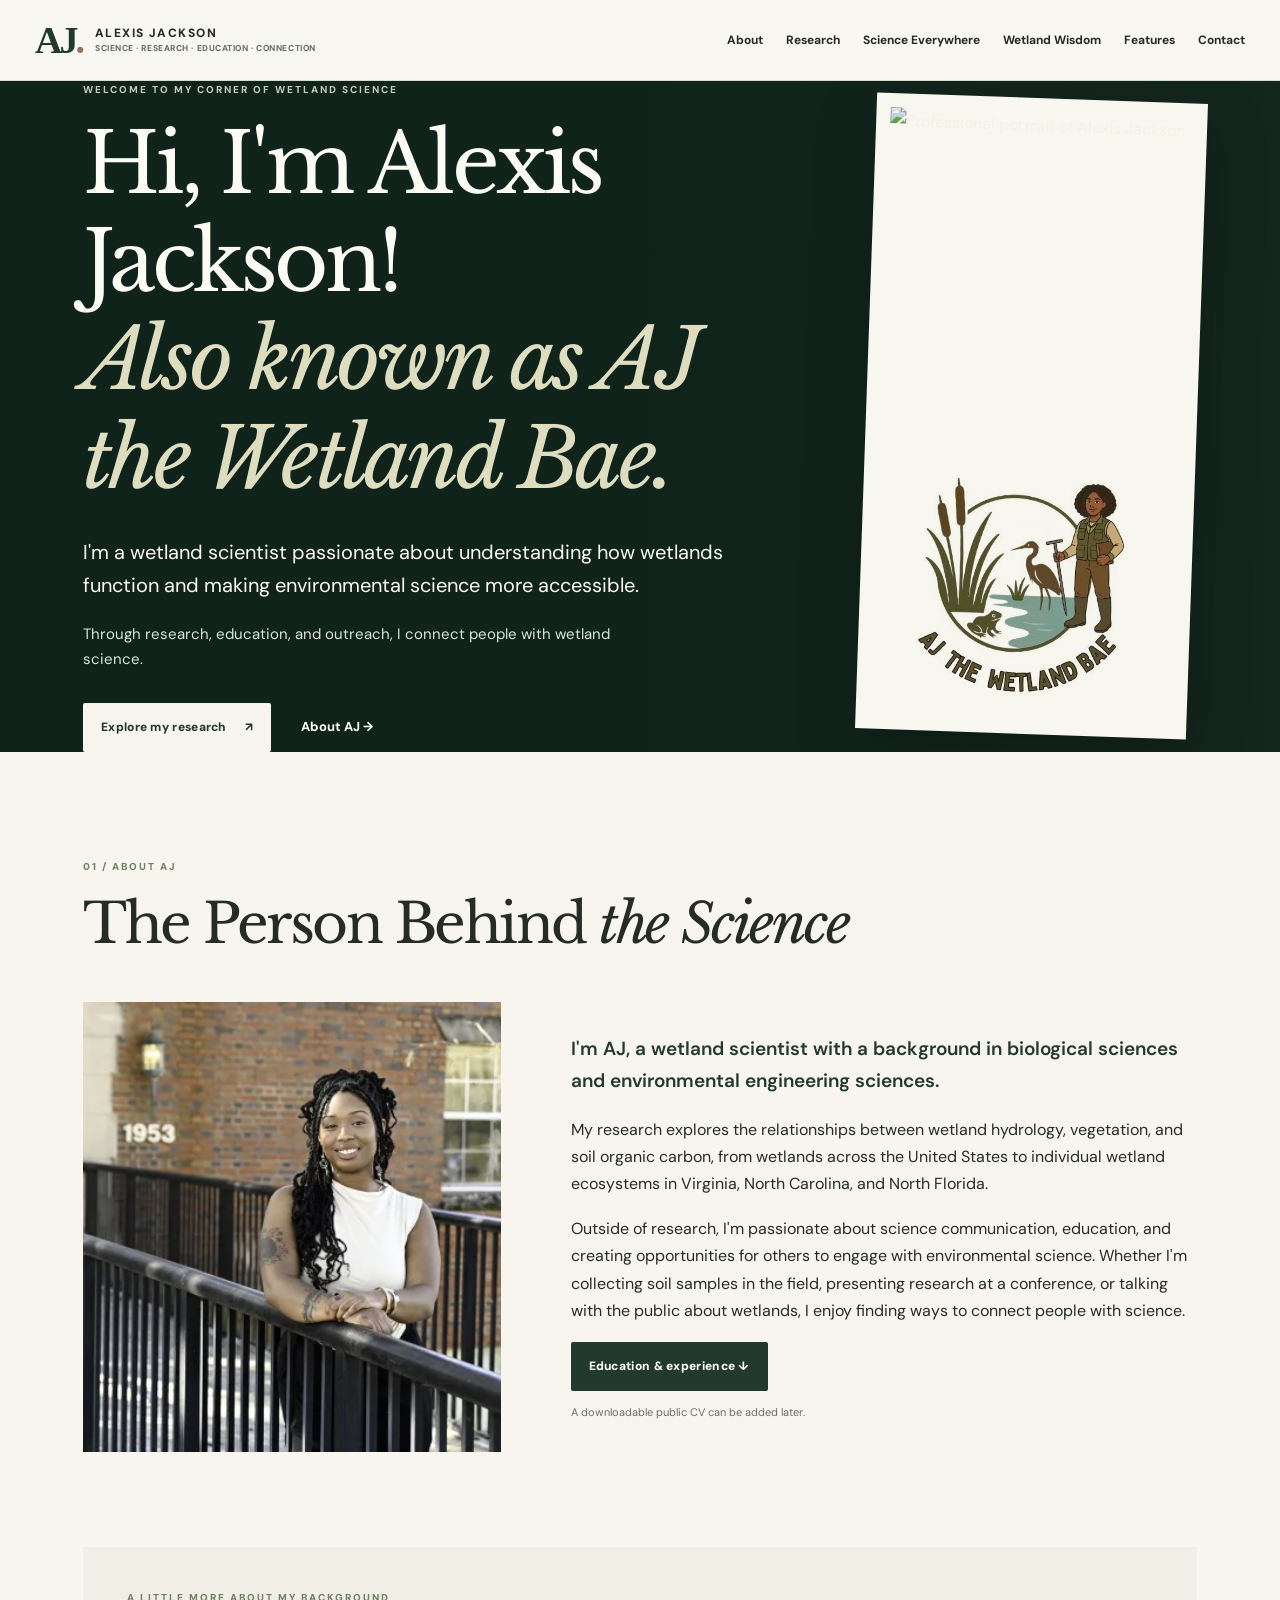
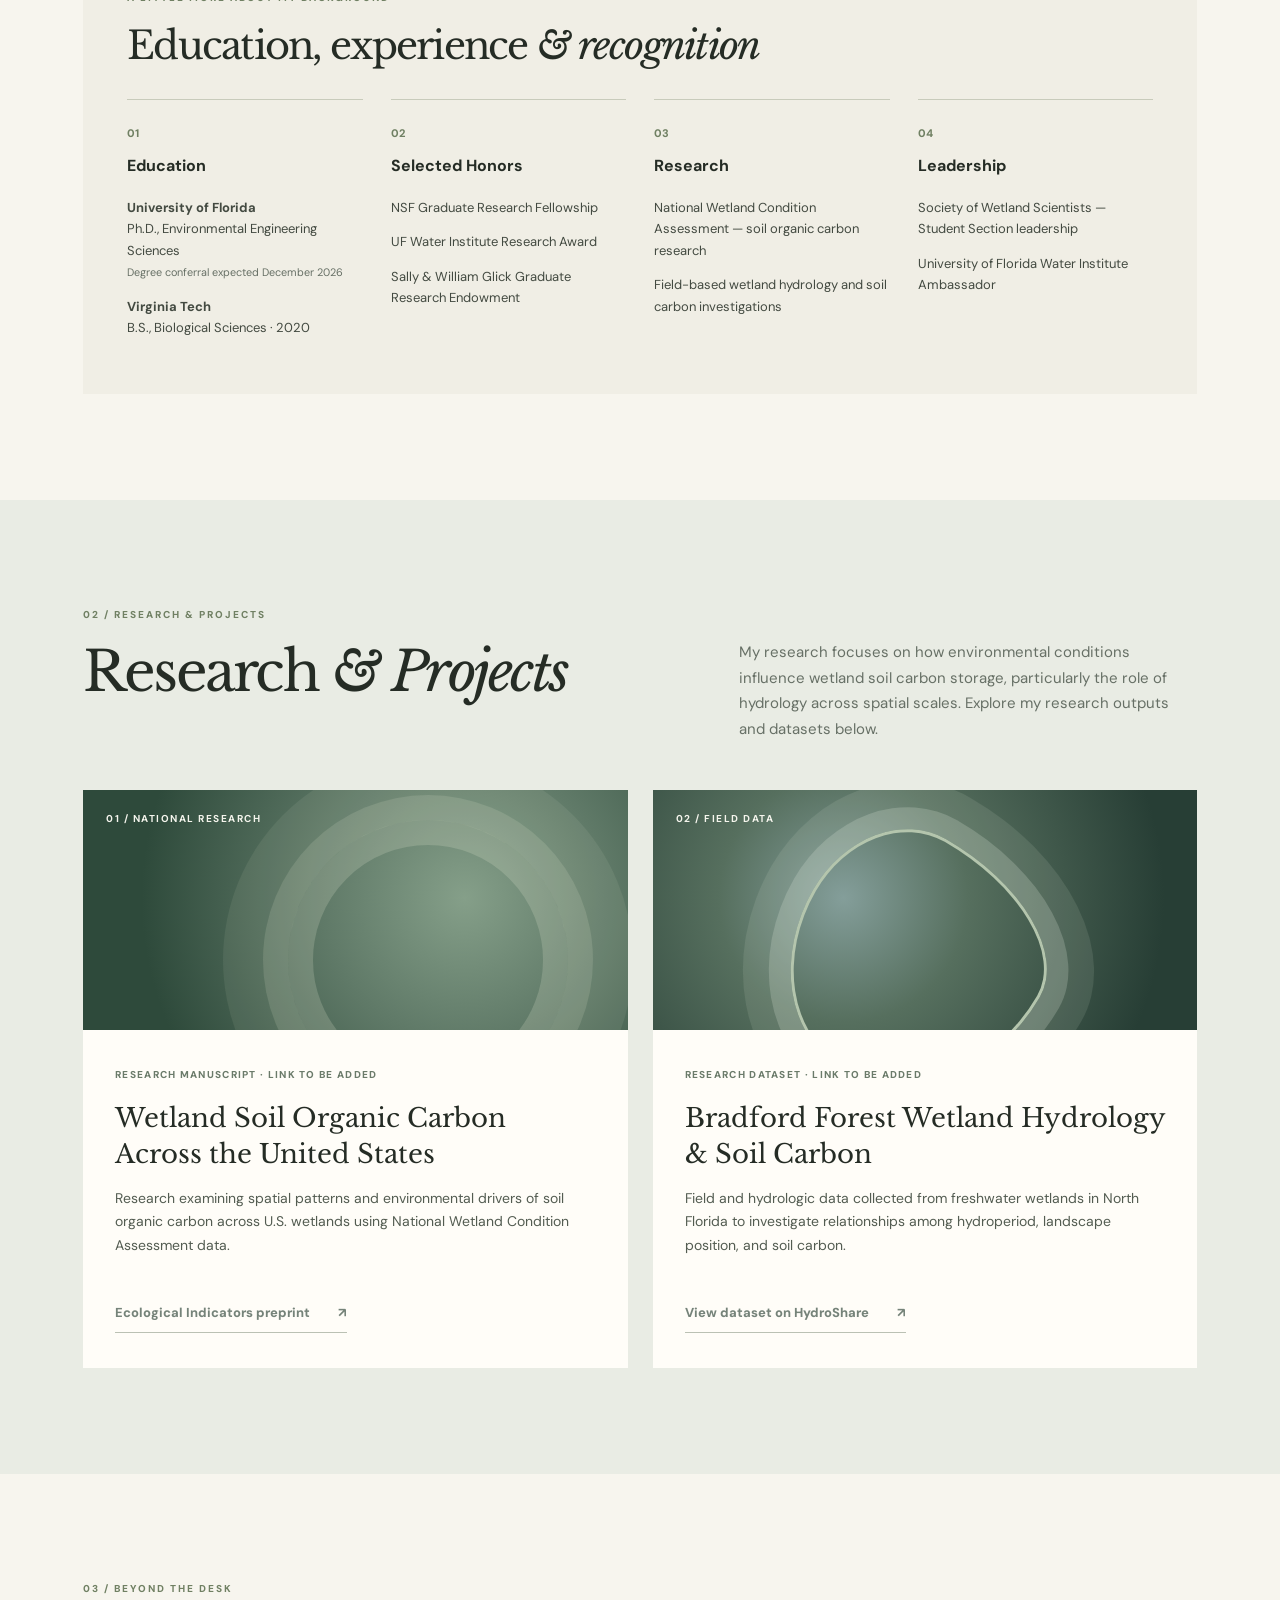
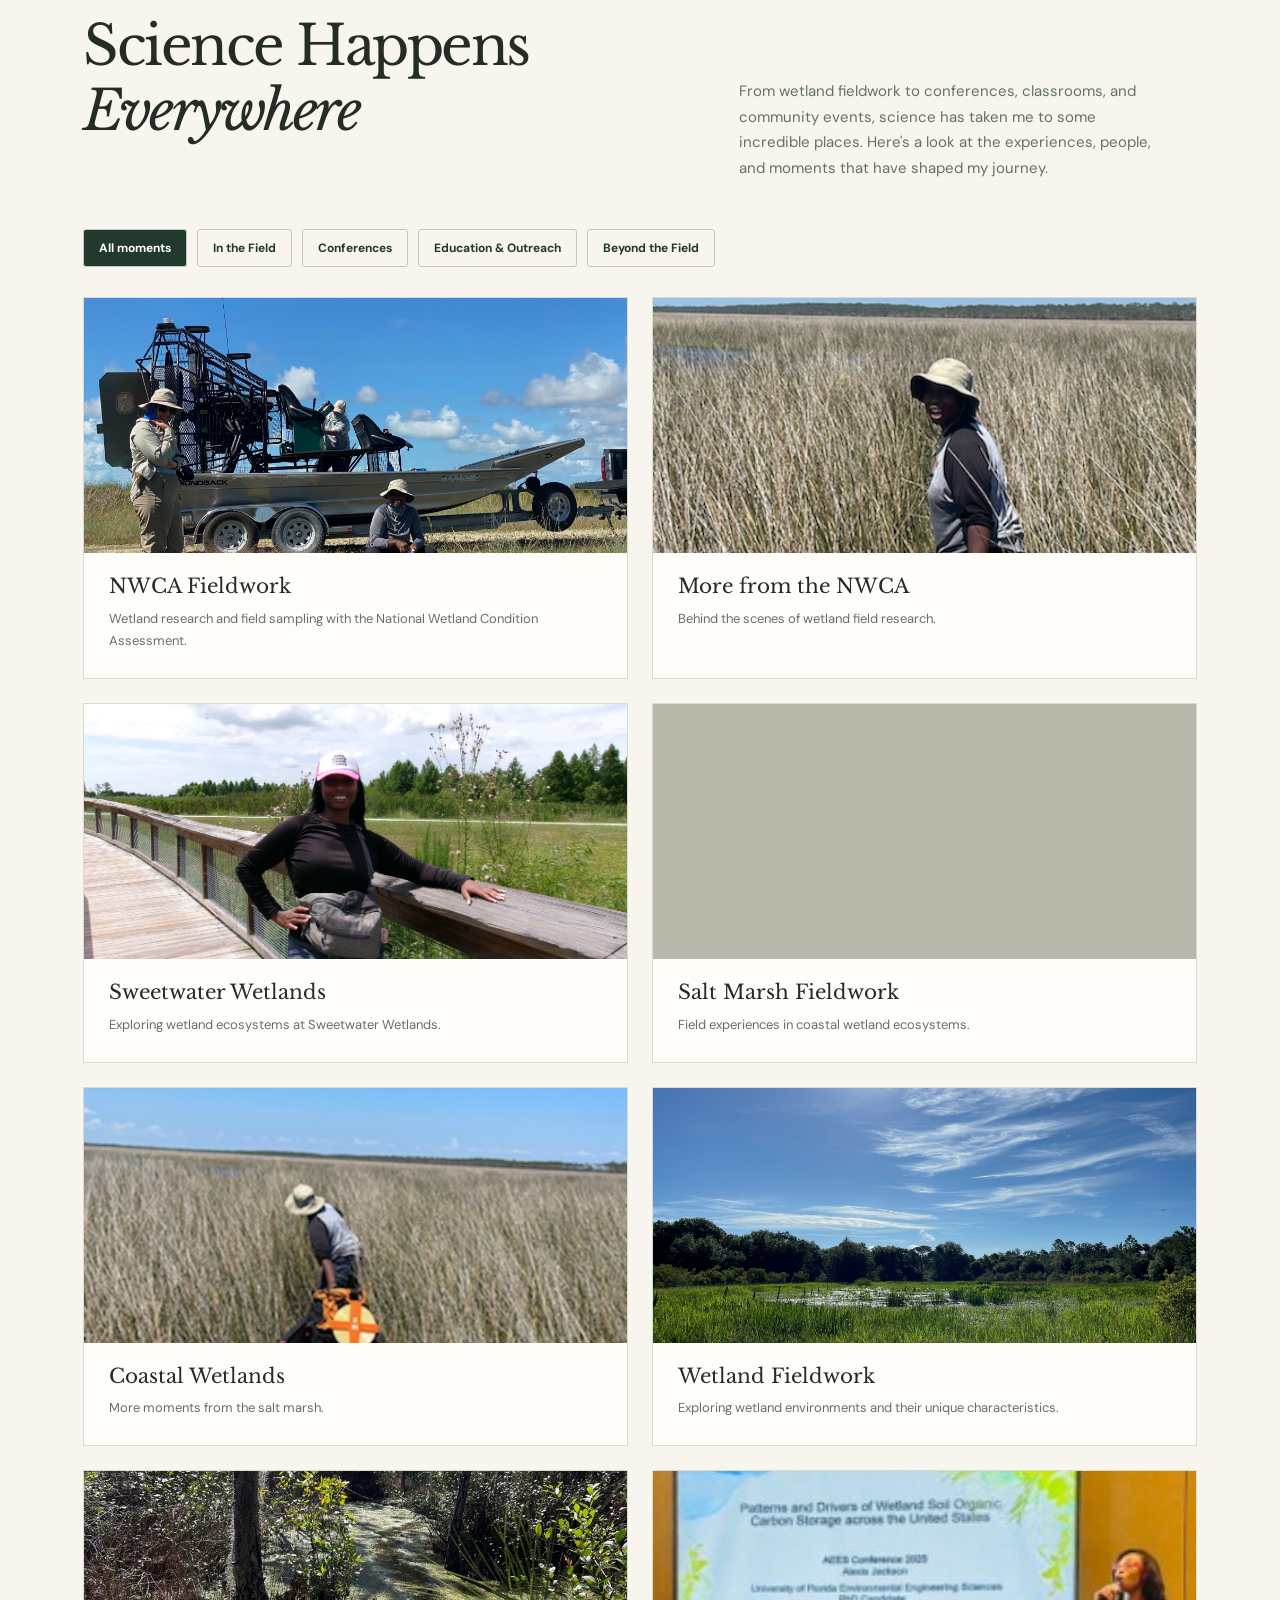
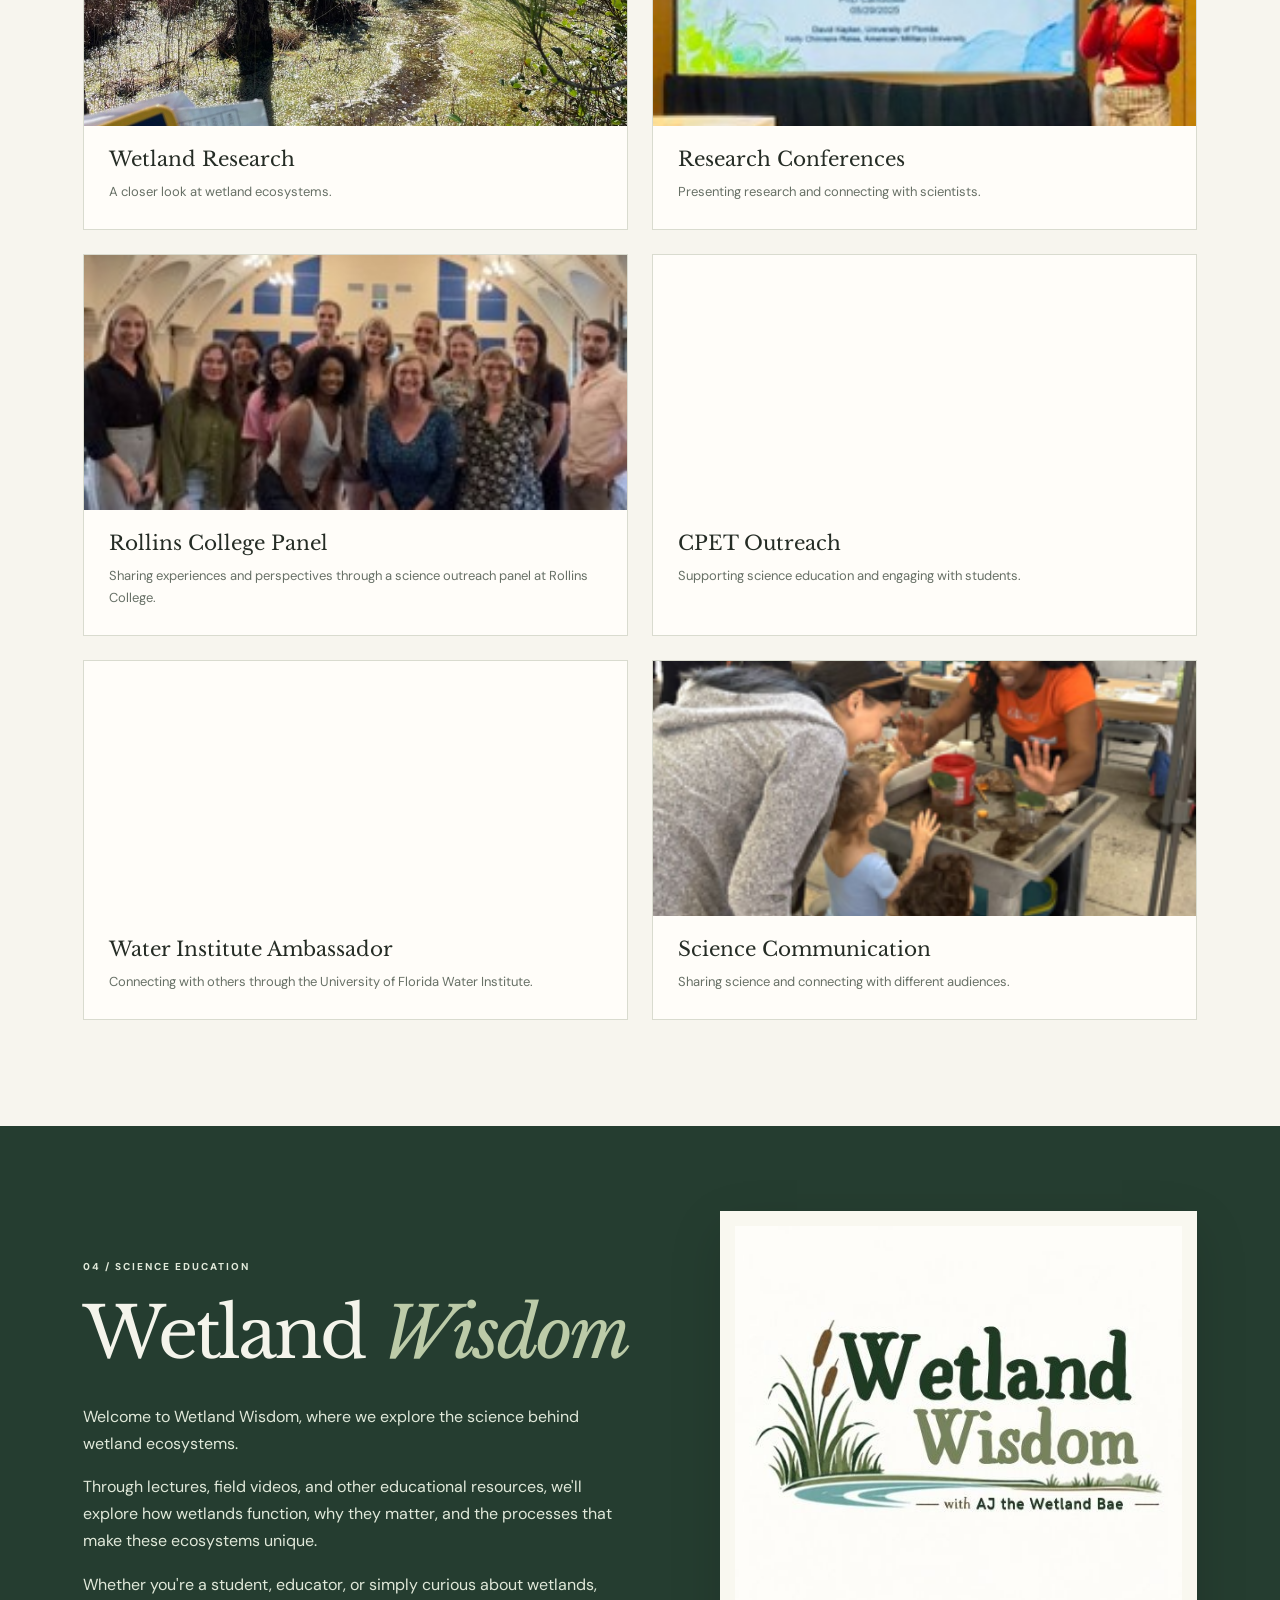
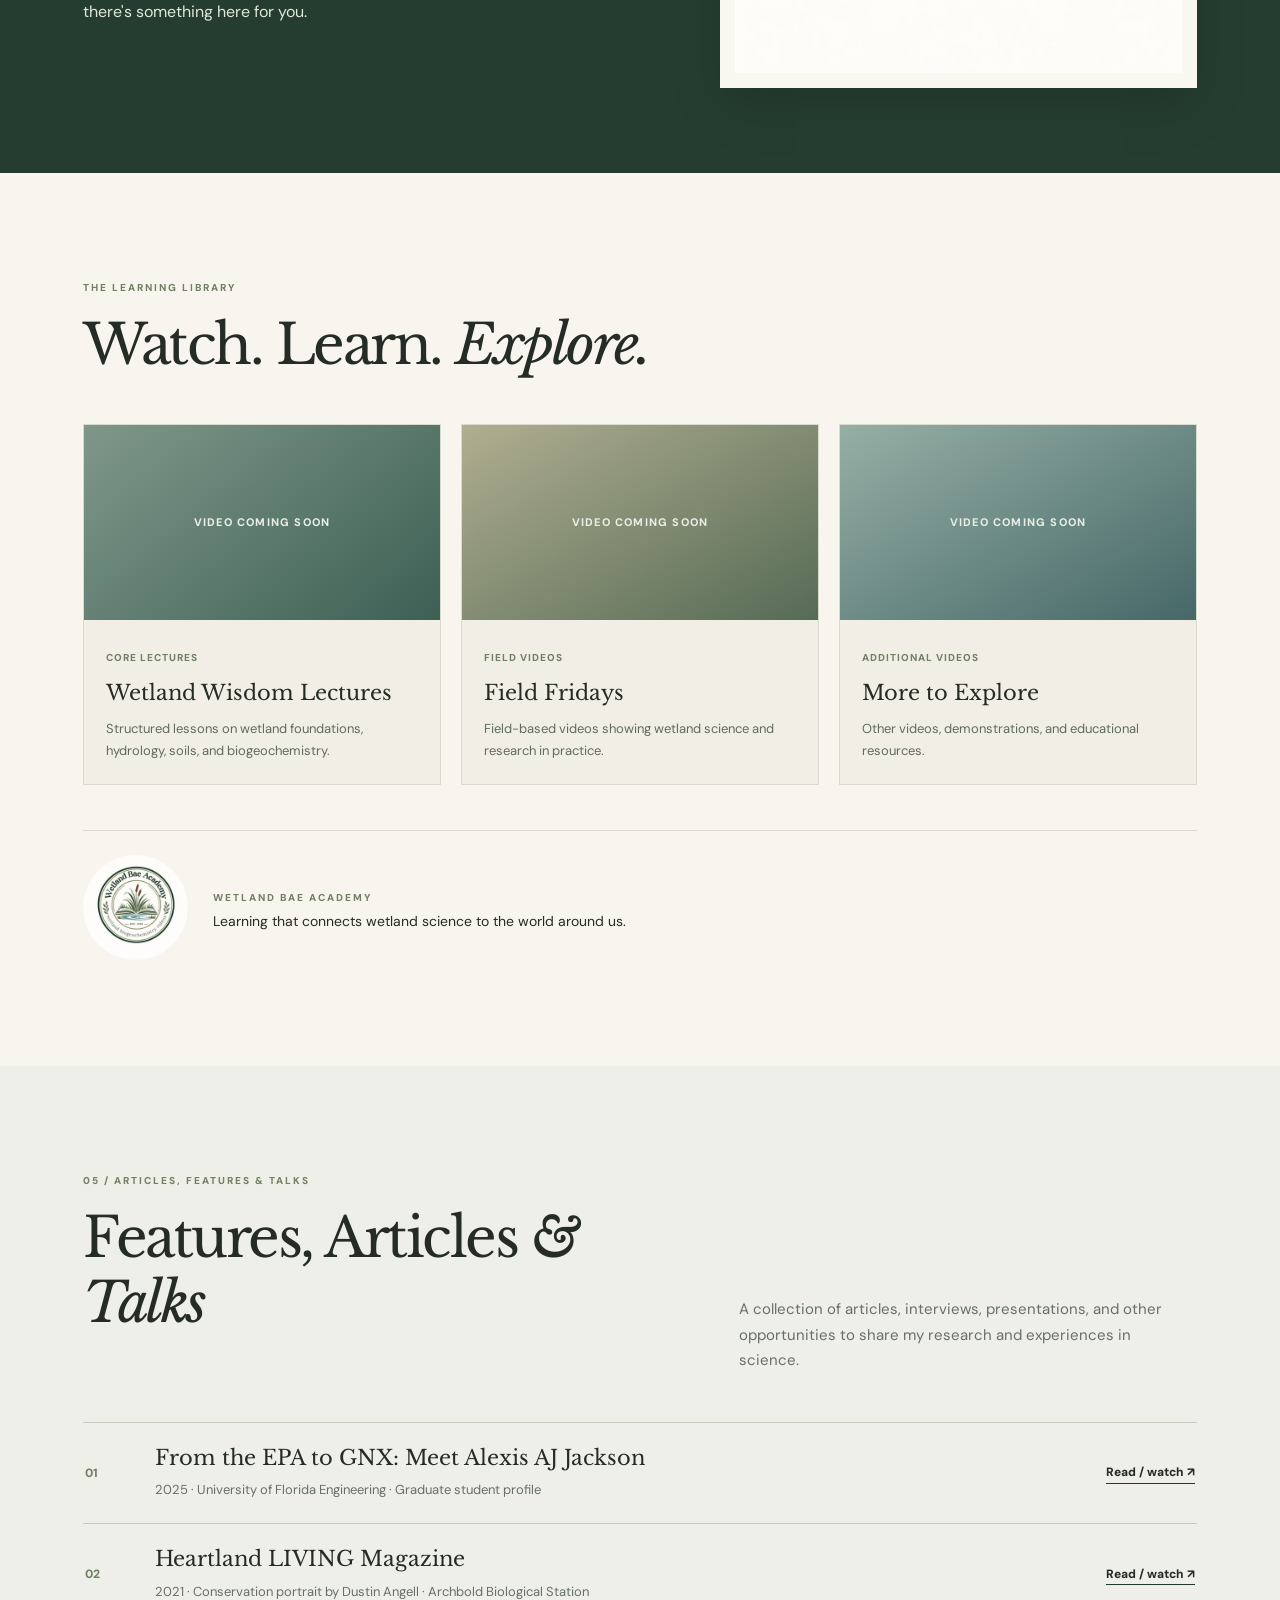
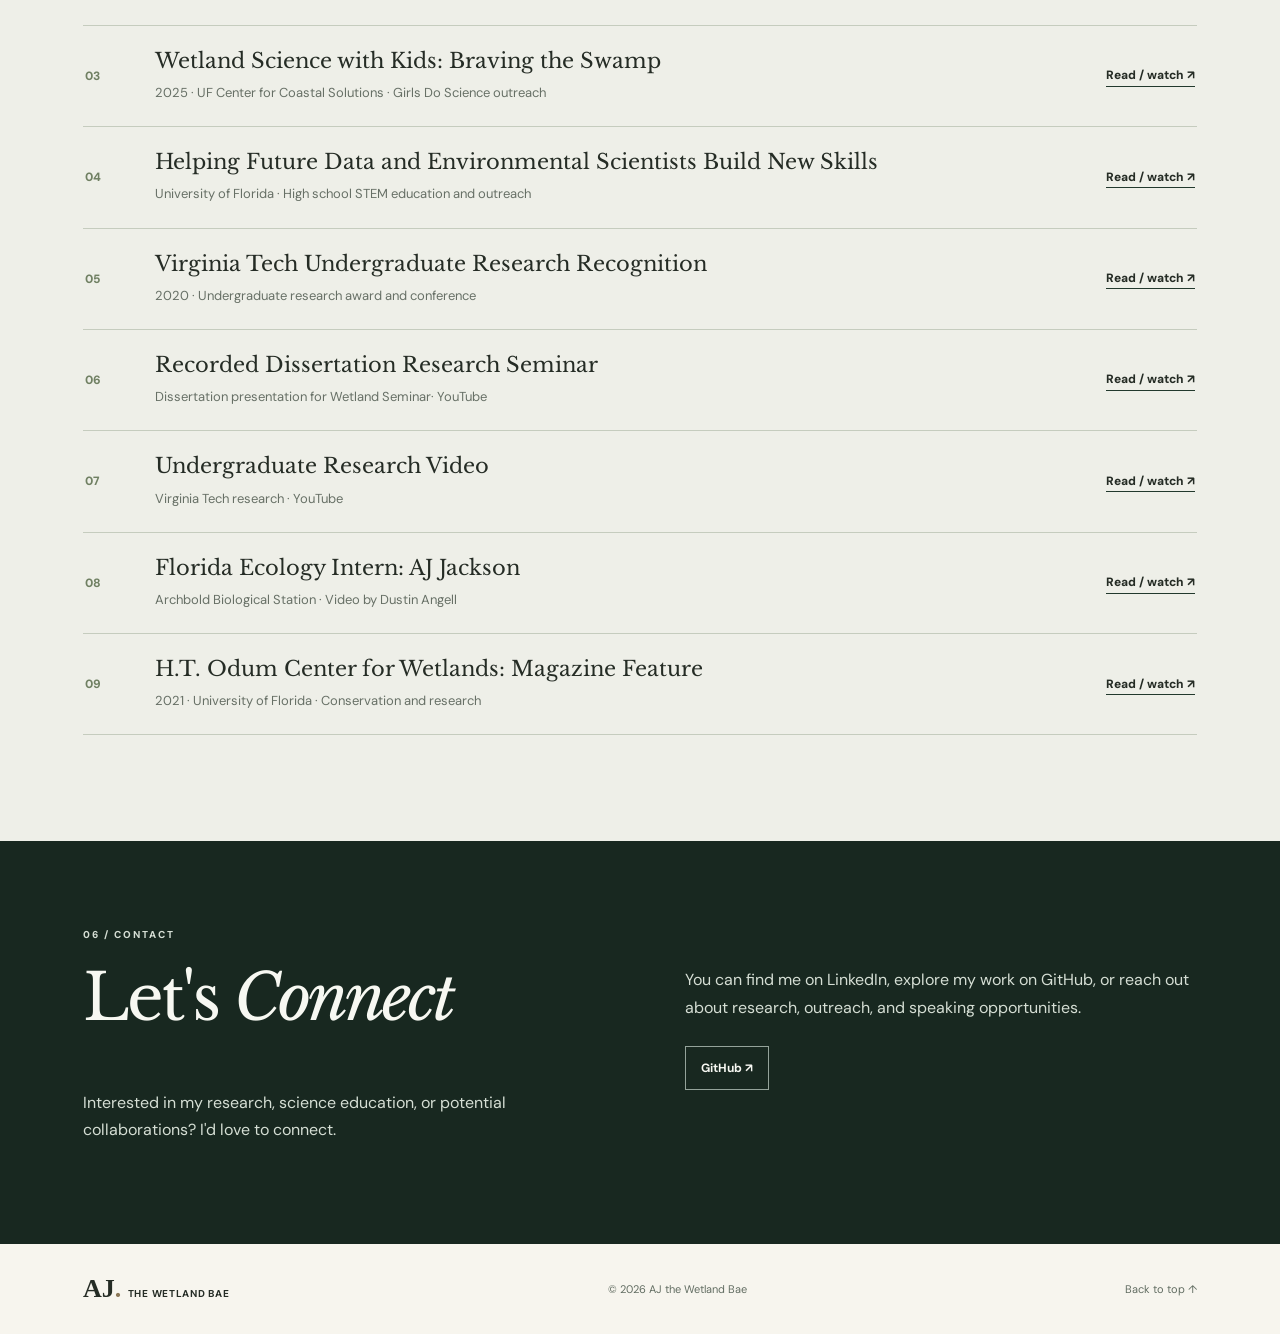
==== index.html @ e3771472 "Update index.html" ====
<!doctype html>
<html lang="en"><head><meta charset="utf-8"><meta name="viewport" content="width=device-width, initial-scale=1"><meta name="theme-color" content="#24372d"><meta name="description" content="AJ the Wetland Bae: wetland research, soil organic carbon, science education, and outreach."><title>AJ the Wetland Bae | Research, Education & Connection</title><link rel="stylesheet" href="styles.css"><script defer src="content.js"></script><script defer src="script.js"></script></head>
<body><a class="skip" href="#main">Skip to content</a>
<header class="site-header"><div class="nav-wrap"><a href="#home" class="wordmark"><span class="wordmark-aj">AJ<span class="dot">.</span></span><span class="wordmark-sub">
  ALEXIS JACKSON
  <small>SCIENCE · RESEARCH · EDUCATION · CONNECTION</small>
</span></a><button class="menu-button" aria-expanded="false" aria-controls="nav" aria-label="Toggle navigation"><span></span><span></span><span></span></button><nav id="nav" aria-label="Main navigation"><a href="#about">About</a><a href="#research">Research</a><a href="#everywhere">Science Everywhere</a><a href="#wisdom">Wetland Wisdom</a><a href="#features">Features</a><a href="#contact">Contact</a></nav></div></header>
<main id="main">
<section id="home" class="hero"><div class="hero-image" aria-hidden="true"></div><div class="hero-overlay" aria-hidden="true"></div><div class="wrap hero-grid"><div class="hero-copy"><p class="eyebrow light-eyebrow">WELCOME TO MY CORNER OF WETLAND SCIENCE</p><h1>
  Hi, I'm Alexis Jackson!
  <br>
  <em class="hero-subtitle">Also known as AJ the Wetland Bae.</em>
</h1><p class="hero-intro">I'm a wetland scientist passionate about understanding how wetlands function and making environmental science more accessible.</p><p class="hero-secondary">Through research, education, and outreach, I connect people with wetland science.</p><div class="actions"><a href="#research" class="btn btn-cream">Explore my research <span>↗</span></a><a href="#about" class="link-light">About AJ →</a></div></div>
<div class="hero-logo">
  <img
    class="hero-headshot"
    src="Alexis-jackson_headshot.webp"
    alt="Professional portrait of Alexis Jackson"
  >

  <img
    class="hero-brand-logo"
    src="assets/aj-logo.jpg"
    alt="AJ the Wetland Bae illustrated logo"
  >
</div>
</div></section>
<section id="about" class="section wrap about"><div class="section-heading"><p class="eyebrow">01 / ABOUT AJ</p><h2>The Person Behind <em>the Science</em></h2></div><div class="about-grid"><div class="profile-image visual-placeholder" id="portrait"><div class="placeholder-icon">AJ</div><span>Add your favorite portrait or fieldwork photo</span></div><div class="about-text"><p>I'm AJ, a wetland scientist with a background in biological sciences and environmental engineering sciences.</p><p>My research explores the relationships between wetland hydrology, vegetation, and soil organic carbon, from wetlands across the United States to individual wetland ecosystems in Virginia, North Carolina, and North Florida.</p><p>Outside of research, I'm passionate about science communication, education, and creating opportunities for others to engage with environmental science. Whether I'm collecting soil samples in the field, presenting research at a conference, or talking with the public about wetlands, I enjoy finding ways to connect people with science.</p><a id="cv-link" class="btn btn-dark" href="#education">Education & experience ↓</a><span class="helper" id="cv-note">A downloadable public CV can be added later.</span></div></div>
<div class="credentials" id="education"><div class="credentials-header"><p class="eyebrow">A LITTLE MORE ABOUT MY BACKGROUND</p><h3>Education, experience <em>& recognition</em></h3></div><div class="credentials-grid"><article><span class="credential-icon">01</span><h4>Education</h4><p><strong>University of Florida</strong><br>Ph.D., Environmental Engineering Sciences<br><small>Degree conferral expected December 2026</small></p><p><strong>Virginia Tech</strong><br>B.S., Biological Sciences · 2020</p></article><article><span class="credential-icon">02</span><h4>Selected Honors</h4><p>NSF Graduate Research Fellowship</p><p>UF Water Institute Research Award</p><p>Sally & William Glick Graduate Research Endowment</p></article><article><span class="credential-icon">03</span><h4>Research</h4><p>National Wetland Condition Assessment — soil organic carbon research</p><p>Field-based wetland hydrology and soil carbon investigations</p></article><article><span class="credential-icon">04</span><h4>Leadership</h4><p>Society of Wetland Scientists — Student Section leadership</p><p>University of Florida Water Institute Ambassador</p></article></div></div></section>
<section id="research" class="section research-section"><div class="wrap"><div class="section-heading split"><div><p class="eyebrow">02 / RESEARCH & PROJECTS</p><h2>Research <em>& Projects</em></h2></div><p>My research focuses on how environmental conditions influence wetland soil carbon storage, particularly the role of hydrology across spatial scales. Explore my research outputs and datasets below.</p></div><div class="project-grid"><article class="project-card"><div class="project-image national"><span class="project-number">01 / NATIONAL RESEARCH</span><div class="abstract-graphic circles"></div></div><div class="project-info"><span class="meta">RESEARCH MANUSCRIPT · LINK TO BE ADDED</span><h3>Wetland Soil Organic Carbon Across the United States</h3><p>Research examining spatial patterns and environmental drivers of soil organic carbon across U.S. wetlands using National Wetland Condition Assessment data.</p><a class="resource-link disabled-link" id="paper-link" aria-disabled="true">Ecological Indicators preprint <span>↗</span></a></div></article><article class="project-card"><div class="project-image bradford"><span class="project-number">02 / FIELD DATA</span><div class="abstract-graphic contours"></div></div><div class="project-info"><span class="meta">RESEARCH DATASET · LINK TO BE ADDED</span><h3>Bradford Forest Wetland Hydrology & Soil Carbon</h3><p>Field and hydrologic data collected from freshwater wetlands in North Florida to investigate relationships among hydroperiod, landscape position, and soil carbon.</p><a class="resource-link disabled-link" id="data-link" aria-disabled="true">View dataset on HydroShare <span>↗</span></a></div></article></div></div></section>
<section id="everywhere" class="section wrap everywhere"><div class="section-heading split"><div><p class="eyebrow">03 / BEYOND THE DESK</p><h2>Science Happens <em>Everywhere</em></h2></div><p>From wetland fieldwork to conferences, classrooms, and community events, science has taken me to some incredible places. Here's a look at the experiences, people, and moments that have shaped my journey.</p></div><div class="filters" aria-label="Filter photo gallery"><button class="filter active" data-filter="all" aria-pressed="true">All moments</button><button class="filter" data-filter="field" aria-pressed="false">In the Field</button><button class="filter" data-filter="conference" aria-pressed="false">Conferences</button><button class="filter" data-filter="outreach" aria-pressed="false">Education & Outreach</button><button class="filter" data-filter="beyond" aria-pressed="false">Beyond the Field</button></div><div id="gallery" class="gallery-grid" aria-live="polite"></div></section>
<section id="wisdom" class="wisdom-section"><div class="wrap wisdom-grid"><div><p class="eyebrow light-eyebrow">04 / SCIENCE EDUCATION</p><h2>Wetland <em>Wisdom</em></h2><p>Welcome to Wetland Wisdom, where we explore the science behind wetland ecosystems.</p><p>Through lectures, field videos, and other educational resources, we'll explore how wetlands function, why they matter, and the processes that make these ecosystems unique.</p><p>Whether you're a student, educator, or simply curious about wetlands, there's something here for you.</p></div><img class="wisdom-logo" src="assets/wetland-wisdom.jpg" alt="Wetland Wisdom with AJ the Wetland Bae logo featuring cattails and a waterway"></div></section>
<section class="section wrap learning"><div class="section-heading"><p class="eyebrow">THE LEARNING LIBRARY</p><h2>Watch. Learn. <em>Explore.</em></h2></div><div class="video-grid" id="video-grid"></div><div class="academy-bar"><img src="assets/academy-seal.jpg" alt="Wetland Bae Academy circular emblem with cattails, open book and wetland water"><div><span class="eyebrow">WETLAND BAE ACADEMY</span><p>Learning that connects wetland science to the world around us.</p></div></div></section>
<section id="features" class="section features-section"><div class="wrap"><div class="section-heading split"><div><p class="eyebrow">05 / ARTICLES, FEATURES & TALKS</p><h2>Features, Articles <em>& Talks</em></h2></div><p>A collection of articles, interviews, presentations, and other opportunities to share my research and experiences in science.</p></div><div id="media-list" class="media-list"></div></div></section>
<section id="contact" class="contact-section"><div class="wrap contact-grid"><div><p class="eyebrow light-eyebrow">06 / CONTACT</p><h2>Let's <em>Connect</em></h2><p>Interested in my research, science education, or potential collaborations? I'd love to connect.</p></div><div><p>You can find me on LinkedIn, explore my work on GitHub, or reach out about research, outreach, and speaking opportunities.</p><div class="contact-links" id="contact-links"></div></div></div></section>
</main><footer><div class="wrap footer-content"><a class="footer-mark" href="#home">AJ<span>.</span> <small>THE WETLAND BAE</small></a><span>© <span id="year"></span> AJ the Wetland Bae</span><a href="#home">Back to top ↑</a></div></footer></body></html>
---- styles.css ----
@import url('https://fonts.googleapis.com/css2?family=DM+Sans:wght@400;500;600;700&family=Libre+Baskerville:ital,wght@0,400;0,700;1,400&display=swap');
:root{--forest:#22392d;--deep:#182820;--sage:#708063;--cream:#f7f5ee;--paper:#f0eee5;--ink:#252c25;--muted:#677066;--line:#d9dbcf;--teal:#80a6a0;--brown:#8c7858}*{box-sizing:border-box}html{scroll-behavior:smooth;scroll-padding-top:84px}body{margin:0;background:var(--cream);color:var(--ink);font-family:'DM Sans',Arial,sans-serif;font-size:16px;line-height:1.7}h1,h2,h3,h4,p{margin-top:0}h1,h2,h3{line-height:1.18}h1,h2,.credentials-header h3{font-family:'Libre Baskerville',Georgia,serif;font-weight:400;letter-spacing:-.045em}h2{font-size:clamp(2.1rem,4.3vw,4.05rem)}h2 em,h1 em,.credentials-header em{font-weight:400}a{color:inherit}img{max-width:100%;display:block}.wrap{max-width:1170px;padding:0 28px;margin:0 auto}.section{padding-top:106px;padding-bottom:106px}.skip{position:absolute;left:-999px;top:0;background:white;padding:10px;z-index:10}.skip:focus{left:10px}.site-header{position:sticky;top:0;background:rgba(248,247,241,.97);border-bottom:1px solid var(--line);z-index:20;backdrop-filter:blur(10px)}.nav-wrap{max-width:1270px;margin:auto;min-height:80px;display:flex;align-items:center;justify-content:space-between;padding:8px 30px;gap:25px}.wordmark{display:flex;align-items:center;gap:13px;text-decoration:none;white-space:nowrap}.wordmark-aj{font:700 38px Georgia,serif;letter-spacing:-3px;color:var(--forest)}.dot,.footer-mark span{color:var(--brown)}.wordmark-sub{font-size:12px;font-weight:800;letter-spacing:.12em;line-height:1.4}.wordmark-sub small{display:block;font-size:8.5px;letter-spacing:.065em;color:var(--muted);margin-top:2px}.site-header nav{display:flex;align-items:center;gap:23px}.site-header nav a{font-size:12px;font-weight:700;text-decoration:none;white-space:nowrap}.site-header nav a:hover,.site-header nav a:focus-visible{color:#69856f}.menu-button{display:none;border:0;background:transparent;padding:8px;cursor:pointer}.menu-button span{display:block;width:23px;height:2px;background:var(--forest);margin:5px}.hero{min-height:660px;background:var(--deep);position:relative;color:#fcfbf4;overflow:hidden}.hero-image{position:absolute;inset:0;background:linear-gradient(100deg,rgba(15,34,27,.15),rgba(17,39,31,.55)),url('assets/swamp.svg') center/cover no-repeat;opacity:.62}.hero-overlay{position:absolute;inset:0;background:linear-gradient(90deg,rgba(15,35,27,.98) 0%,rgba(15,35,27,.86) 48%,rgba(15,35,27,.35) 100%)}.hero-grid{min-height:660px;display:grid;grid-template-columns:1.4fr .65fr;gap:70px;align-items:center;position:relative}.hero h1{font-size:clamp(3.4rem,6.5vw,6.2rem);margin-bottom:28px}.hero h1 em{color:#dfddbf}.hero-intro{font-size:20px;line-height:1.65;max-width:660px}.hero-secondary{font-size:15px;max-width:580px;color:#dde5d9}.hero-logo{align-self:center;max-width:345px;background:#f7f6ef;padding:14px 14px 16px;transform:rotate(2deg);box-shadow:0 20px 60px rgba(0,0,0,.25)}.hero-logo img{width:100%;aspect-ratio:1;object-fit:contain;mix-blend-mode:multiply}.hero-logo span{display:block;text-align:center;color:var(--forest);font-size:8px;letter-spacing:.16em;font-weight:800;margin:10px 0 0}.eyebrow{font-size:10px;font-weight:800;letter-spacing:.2em;color:var(--sage);text-transform:uppercase;margin-bottom:17px}.light-eyebrow{color:#c0cdb2}.actions{display:flex;align-items:center;gap:30px;flex-wrap:wrap;margin-top:30px}.btn{display:inline-flex;gap:18px;align-items:center;justify-content:space-between;text-decoration:none;font-size:12px;font-weight:800;letter-spacing:.025em;padding:14px 18px;min-height:49px;border-radius:2px;transition:transform .2s,background .2s}.btn:hover{transform:translateY(-2px)}.btn-cream{background:var(--cream);color:var(--forest)}.btn-dark{background:var(--forest);color:white}.link-light{color:white;text-decoration:none;font-weight:700;font-size:13px}.section-heading{margin-bottom:40px}.section-heading h2{max-width:850px}.section-heading.split{display:grid;grid-template-columns:1fr .75fr;gap:45px;align-items:end}.section-heading.split>p{max-width:430px;color:var(--muted);font-size:15px;margin:0 0 8px}.about-grid{display:grid;grid-template-columns:.8fr 1.2fr;gap:70px;align-items:center}.visual-placeholder{display:flex;align-items:center;justify-content:center;flex-direction:column;gap:14px;text-align:center;position:relative;background:linear-gradient(145deg,#d0d5bc,#aab7a2 55%,#b2b7a2);min-height:450px;padding:30px;color:#4d6151}.profile-image{background-position:center;background-size:cover}.placeholder-icon{height:140px;width:140px;border:2px solid rgba(35,58,44,.3);border-radius:50%;display:grid;place-items:center;font:76px Georgia,serif}.visual-placeholder span{font-size:11px;letter-spacing:.08em;max-width:230px;text-transform:uppercase;font-weight:700}.about-text p{font-size:16px;margin-bottom:18px}.about-text p:first-child{font-size:19px;color:var(--forest);font-weight:600}.helper{display:block;color:var(--muted);font-size:11px;margin-top:12px}.credentials{margin-top:95px;background:var(--paper);padding:42px 44px}.credentials-header h3{font-size:clamp(1.7rem,3vw,2.6rem);margin-bottom:30px}.credentials-grid{display:grid;grid-template-columns:repeat(4,1fr);gap:28px}.credentials-grid article{border-top:1px solid #c8cbbb;padding-top:18px}.credentials-grid h4{font-size:16px;margin:7px 0 18px}.credentials-grid p{font-size:13px;line-height:1.65;color:#434a41}.credentials-grid small{color:var(--muted)}.credential-icon{font-size:11px;font-weight:800;color:var(--sage)}.research-section{background:#e9ece4}.project-grid{display:grid;grid-template-columns:repeat(2,1fr);gap:25px}.project-card{background:#fffdf8}.project-image{height:240px;position:relative;overflow:hidden}.project-image.national{background:radial-gradient(circle at 70% 45%,#859f89 0%,#607a68 35%,#2e4a3b 80%)}.project-image.bradford{background:radial-gradient(circle at 35% 45%,#849e9a 0%,#566f5e 33%,#273e35 85%)}.project-number{position:absolute;top:20px;left:23px;color:#f5f5ed;font-size:10px;letter-spacing:.15em;font-weight:700}.abstract-graphic.circles{width:280px;height:280px;border-radius:50%;border:25px solid rgba(245,245,221,.18);position:absolute;right:11%;top:30px;box-shadow:0 0 0 25px rgba(245,245,221,.13),0 0 0 65px rgba(245,245,221,.07)}.abstract-graphic.contours{height:250px;width:250px;border:3px solid #b4c5ad;border-radius:36% 64% 55% 45%/44% 36% 64% 56%;position:absolute;left:25%;top:50px;transform:rotate(30deg);box-shadow:0 0 0 22px rgba(222,231,216,.22),0 0 0 48px rgba(222,231,216,.11)}.project-info{padding:29px 32px 35px}.meta{font-size:10px;letter-spacing:.13em;font-weight:800;color:#6b7b6a}.project-info h3{font:400 26px/1.35 'Libre Baskerville',Georgia,serif;margin:15px 0}.project-info p{font-size:14px;color:#535c51;min-height:93px}.resource-link{display:inline-flex;justify-content:space-between;gap:28px;font-weight:800;text-decoration:none;font-size:13px;border-bottom:1px solid var(--forest);padding:8px 0;color:var(--forest)}.disabled-link{opacity:.62;cursor:default;border-color:#939d8b}.filters{display:flex;gap:10px;flex-wrap:wrap;margin-bottom:30px}.filter{border:1px solid #bec8bb;background:transparent;color:var(--forest);font:700 12px 'DM Sans',sans-serif;padding:10px 15px;cursor:pointer;border-radius:3px}.filter.active,.filter:hover{background:var(--forest);color:white}.gallery-grid{display:grid;grid-template-columns:repeat(2,1fr);gap:24px}.gallery-item{border:1px solid var(--line);background:#fffdf9;overflow:hidden}.gallery-photo{height:255px;display:flex;align-items:center;justify-content:center;text-align:center;background:linear-gradient(140deg,#d7dfd3,#a4b8ac 52%,#758f82);background-position:center;background-size:cover}.gallery-item:nth-child(2) .gallery-photo{background-color:#c3c7b7;background-image:linear-gradient(155deg,#d9d6c4,#b4baa9)}.gallery-item:nth-child(3) .gallery-photo{background-color:#c5d6d0;background-image:linear-gradient(155deg,#e2e2d4,#9aaf9d)}.gallery-item:nth-child(4) .gallery-photo{background-color:#b9b8aa;background-image:linear-gradient(155deg,#ded9cd,#b1bbad)}.gallery-photo span{border:1px solid rgba(32,55,40,.4);padding:13px 18px;max-width:80%;font-size:10px;font-weight:800;letter-spacing:.08em;background:rgba(255,255,255,.44)}.gallery-text{padding:22px 25px 26px}.gallery-text h3{font-size:20px;font-family:'Libre Baskerville',Georgia,serif;font-weight:400;margin:0 0 9px}.gallery-text p{font-size:13px;color:var(--muted);margin:0}.wisdom-section{background:#253d30;color:#f4f4eb;padding:85px 0}.wisdom-grid{display:grid;grid-template-columns:1fr .85fr;gap:75px;align-items:center}.wisdom-grid h2{font-size:clamp(3rem,5.5vw,5.3rem);margin-bottom:28px}.wisdom-grid h2 em{color:#bccba8}.wisdom-grid p{max-width:540px;color:#e0e8d9}.wisdom-logo{background:#f9f8f0;border:15px solid #f9f8f0;box-shadow:0 18px 50px rgba(0,0,0,.13)}.video-grid{display:grid;grid-template-columns:repeat(3,1fr);gap:20px}.video-card{background:#f0eee5;border:1px solid var(--line)}.video-thumb{background:linear-gradient(140deg,#80978b,#3d6054);height:195px;display:flex;align-items:center;justify-content:center;position:relative}.video-card:nth-child(2) .video-thumb{background:linear-gradient(150deg,#b0ae90,#566b55)}.video-card:nth-child(3) .video-thumb{background:linear-gradient(150deg,#96afa5,#466868)}.video-thumb>span{color:#e8eee5;text-align:center;font-weight:800;letter-spacing:.11em;font-size:11px}.video-thumb iframe{border:0;width:100%;height:100%}.video-body{padding:22px}.video-body small{letter-spacing:.1em;color:var(--sage);font-weight:800;font-size:10px}.video-body h3{font:400 21px/1.4 'Libre Baskerville',serif;margin:10px 0}.video-body p{font-size:13px;color:#616b60;margin:0}.academy-bar{margin-top:45px;border-top:1px solid var(--line);padding-top:24px;display:flex;align-items:center;gap:25px}.academy-bar img{width:105px;height:105px;object-fit:contain;border-radius:50%}.academy-bar p{margin:0;font-size:14px}.features-section{background:#eeefe8}.media-list{border-top:1px solid #c5ccbe}.media-row{padding:22px 2px;border-bottom:1px solid #c5ccbe;display:grid;grid-template-columns:50px 1fr auto;align-items:center;gap:20px}.media-row .index{font-size:12px;color:var(--sage);font-weight:800}.media-row h3{font:400 21px/1.3 'Libre Baskerville',serif;margin:0 0 7px}.media-row p{font-size:13px;color:var(--muted);margin:0}.media-row a{font-size:12px;font-weight:800;text-decoration:none;border-bottom:1px solid var(--forest)}.media-row .pending{color:#849081;font-size:10px;font-weight:800;letter-spacing:.08em}.contact-section{background:var(--deep);padding:85px 0;color:#f7f8f2}.contact-grid{display:grid;grid-template-columns:1fr 1fr;gap:90px}.contact-grid h2{font-size:clamp(3rem,5vw,4.8rem)}.contact-grid p{color:#d5ded4}.contact-grid>div:nth-child(2){padding-top:40px}.contact-links{display:flex;flex-wrap:wrap;gap:12px;margin-top:25px}.contact-links a{padding:11px 15px;border:1px solid #94a39a;text-decoration:none;font-size:12px;font-weight:700}.contact-links a:hover{background:#445c4a}.footer-content{display:flex;align-items:center;justify-content:space-between;min-height:90px;gap:20px}.footer-content>a{text-decoration:none}.footer-mark{font:700 26px Georgia,serif}.footer-mark small{font:700 10px 'DM Sans',sans-serif;letter-spacing:.07em}.footer-content>span,.footer-content>a:last-child{font-size:11px;color:#626d62}@media(max-width:1000px){.nav-wrap{padding:8px 20px}.site-header nav{gap:13px}.site-header nav a{font-size:11px}.wordmark-sub small{font-size:7px}.hero-grid{gap:35px}.credentials-grid{grid-template-columns:repeat(2,1fr)}}@media(max-width:760px){.section{padding-top:70px;padding-bottom:70px}.wrap{padding-left:21px;padding-right:21px}.nav-wrap{min-height:70px}.menu-button{display:block}.site-header nav{display:none;position:absolute;left:0;right:0;top:70px;background:#f9f8f2;border-bottom:1px solid var(--line);padding:15px 23px 24px;flex-direction:column;align-items:flex-start;gap:14px}.site-header nav.open{display:flex}.site-header nav a{font-size:14px;width:100%;padding:4px 0}.wordmark-aj{font-size:33px}.wordmark-sub{font-size:10px}.wordmark-sub small{font-size:7px}.hero-grid{grid-template-columns:1fr;gap:24px;padding-top:60px;padding-bottom:55px;min-height:0}.hero{min-height:0}.hero h1{font-size:clamp(2.75rem,11vw,4.2rem)}.hero-intro{font-size:17px}.hero-logo{width:185px;max-width:55%;justify-self:end}.hero-overlay{background:linear-gradient(90deg,rgba(15,35,27,.97),rgba(15,35,27,.78))}.section-heading.split,.about-grid,.project-grid,.wisdom-grid,.contact-grid{grid-template-columns:1fr;gap:26px}.section-heading.split{align-items:initial}.about-grid .profile-image{min-height:290px;max-width:500px}.credentials{padding:25px 20px;margin-top:55px}.credentials-grid{grid-template-columns:1fr 1fr;gap:20px}.gallery-grid{grid-template-columns:1fr}.video-grid{grid-template-columns:1fr}.video-thumb{height:220px}.wisdom-section{padding:65px 0}.wisdom-logo{width:100%;max-width:460px}.media-row{grid-template-columns:28px 1fr;gap:8px}.media-row>a,.media-row>.pending{grid-column:2}.contact-grid>div:nth-child(2){padding-top:0}.footer-content{flex-wrap:wrap;padding-top:20px;padding-bottom:20px}.footer-content>span{width:100%;order:3}}@media(max-width:420px){.wordmark-sub small{letter-spacing:0;font-size:6.5px}.credentials-grid{grid-template-columns:1fr}.hero-logo{max-width:58%}.project-info{padding:25px}.media-row h3{font-size:18px}}@media(prefers-reduced-motion:reduce){html{scroll-behavior:auto}.btn{transition:none}}
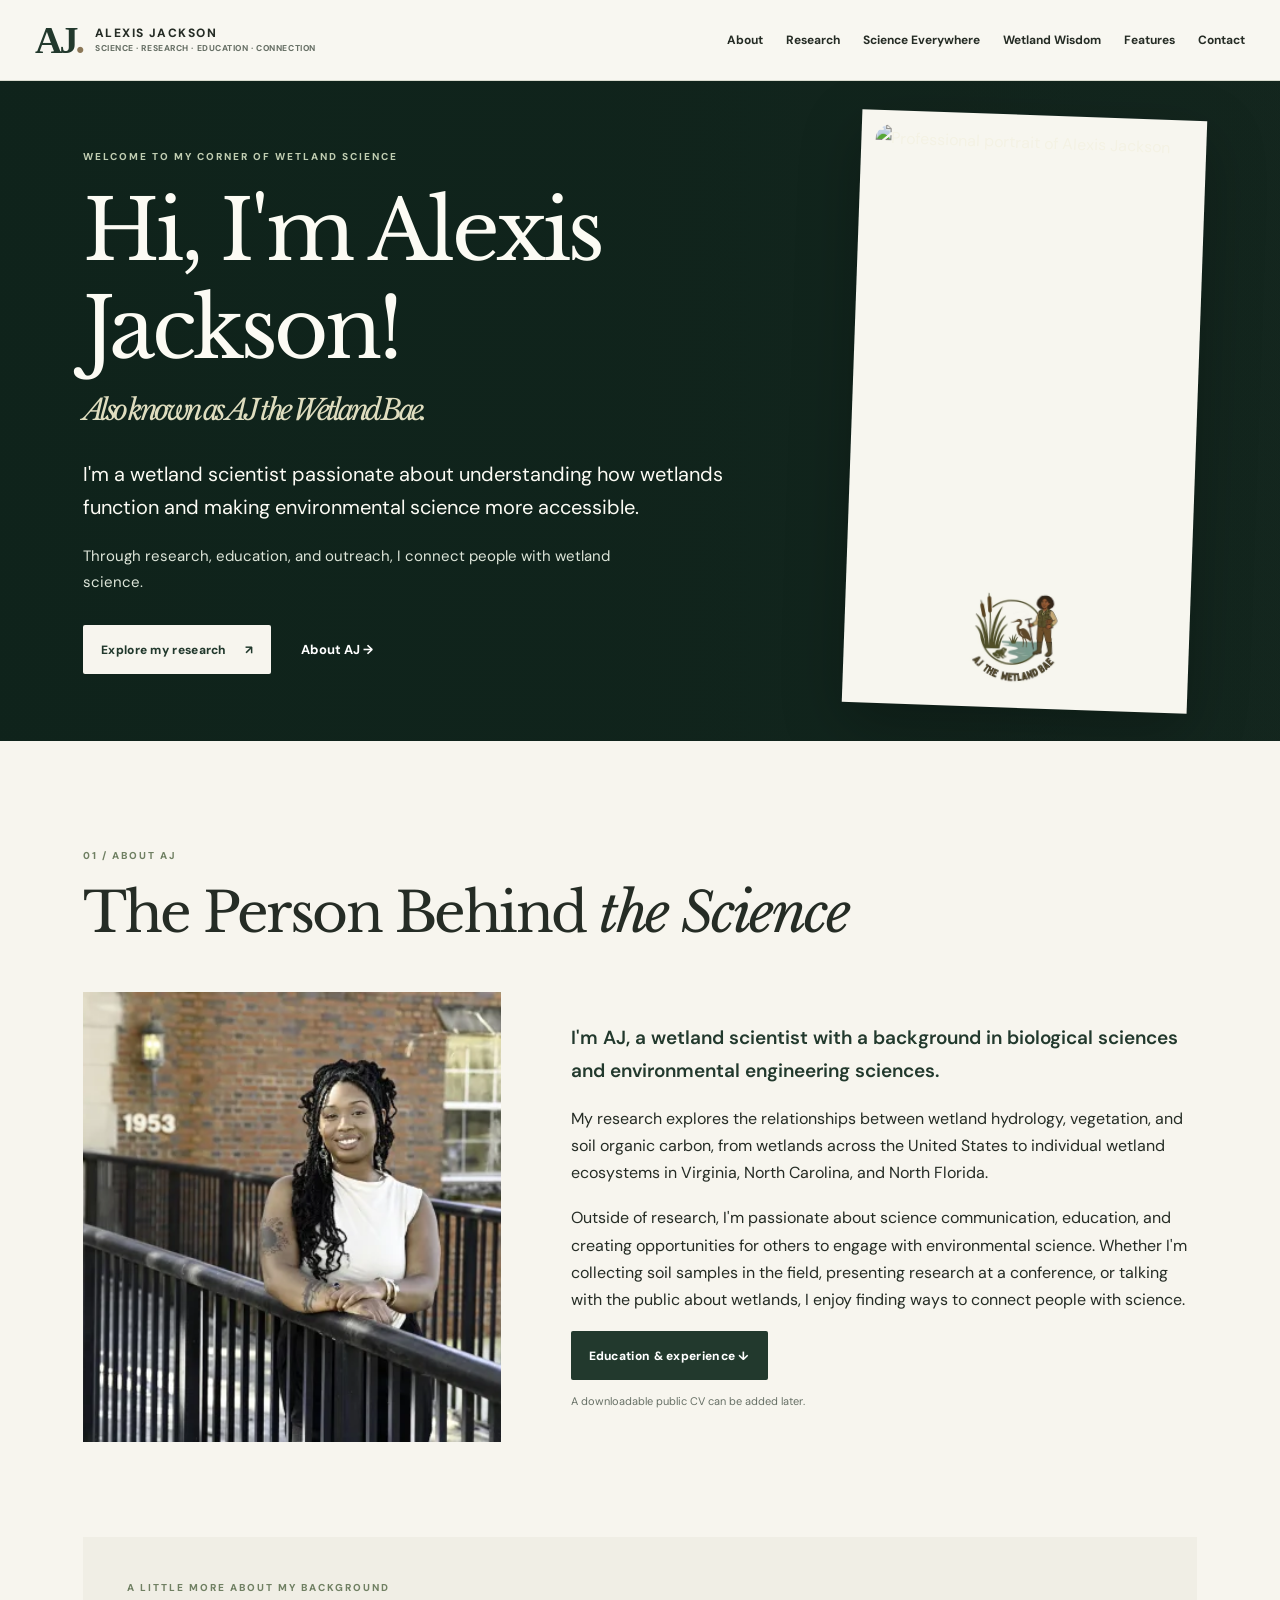
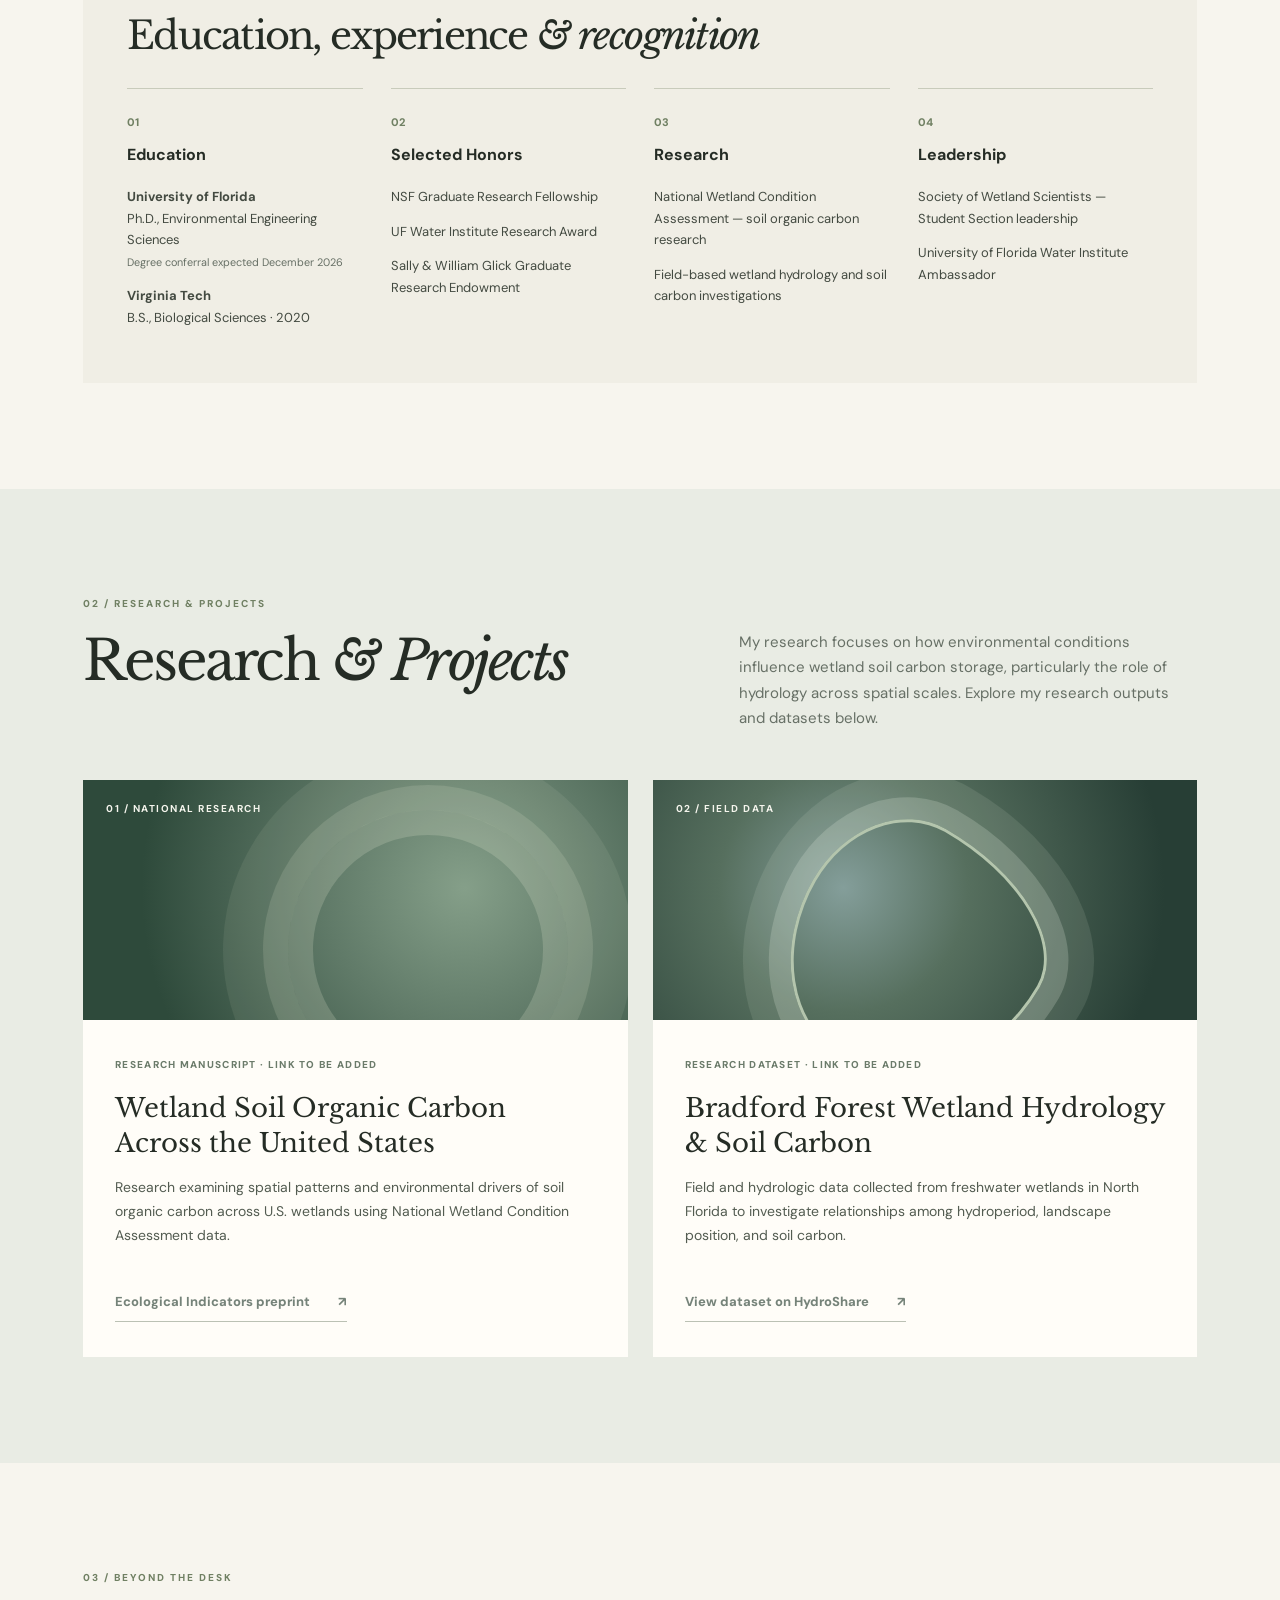
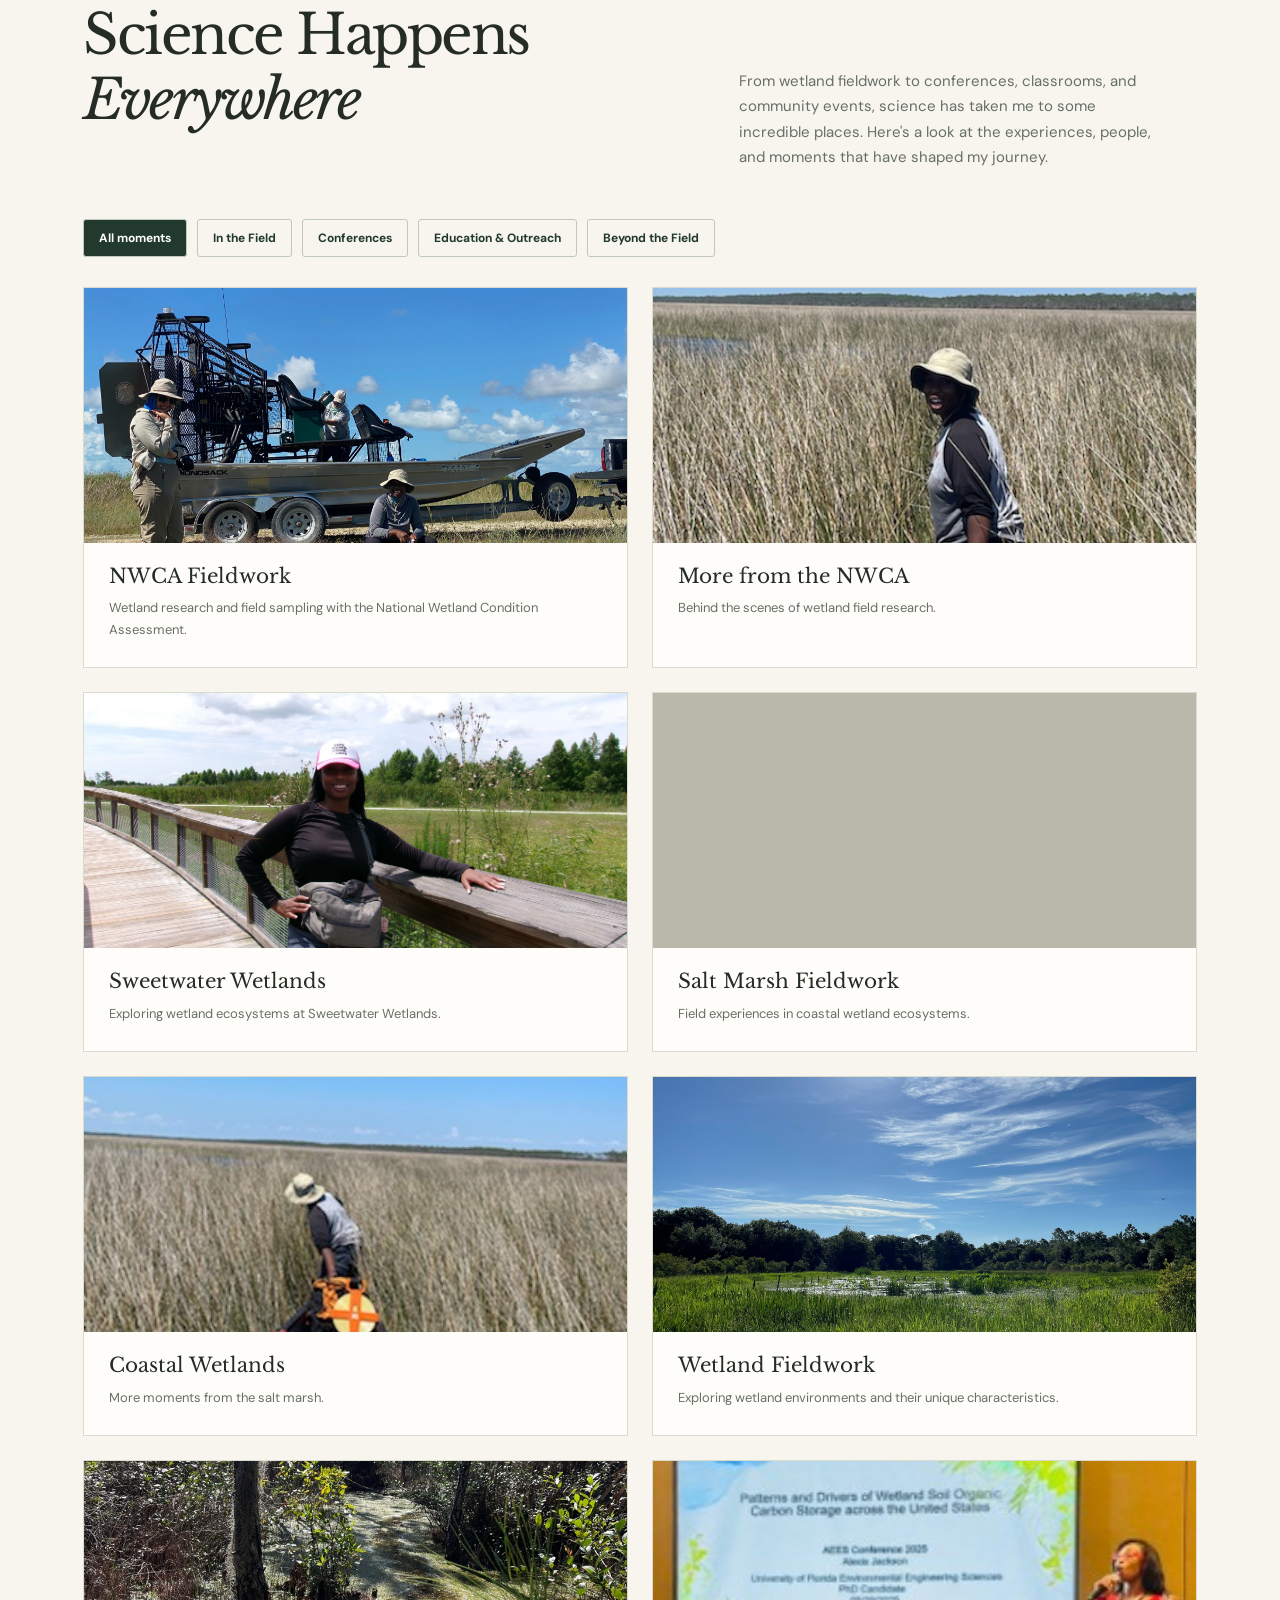
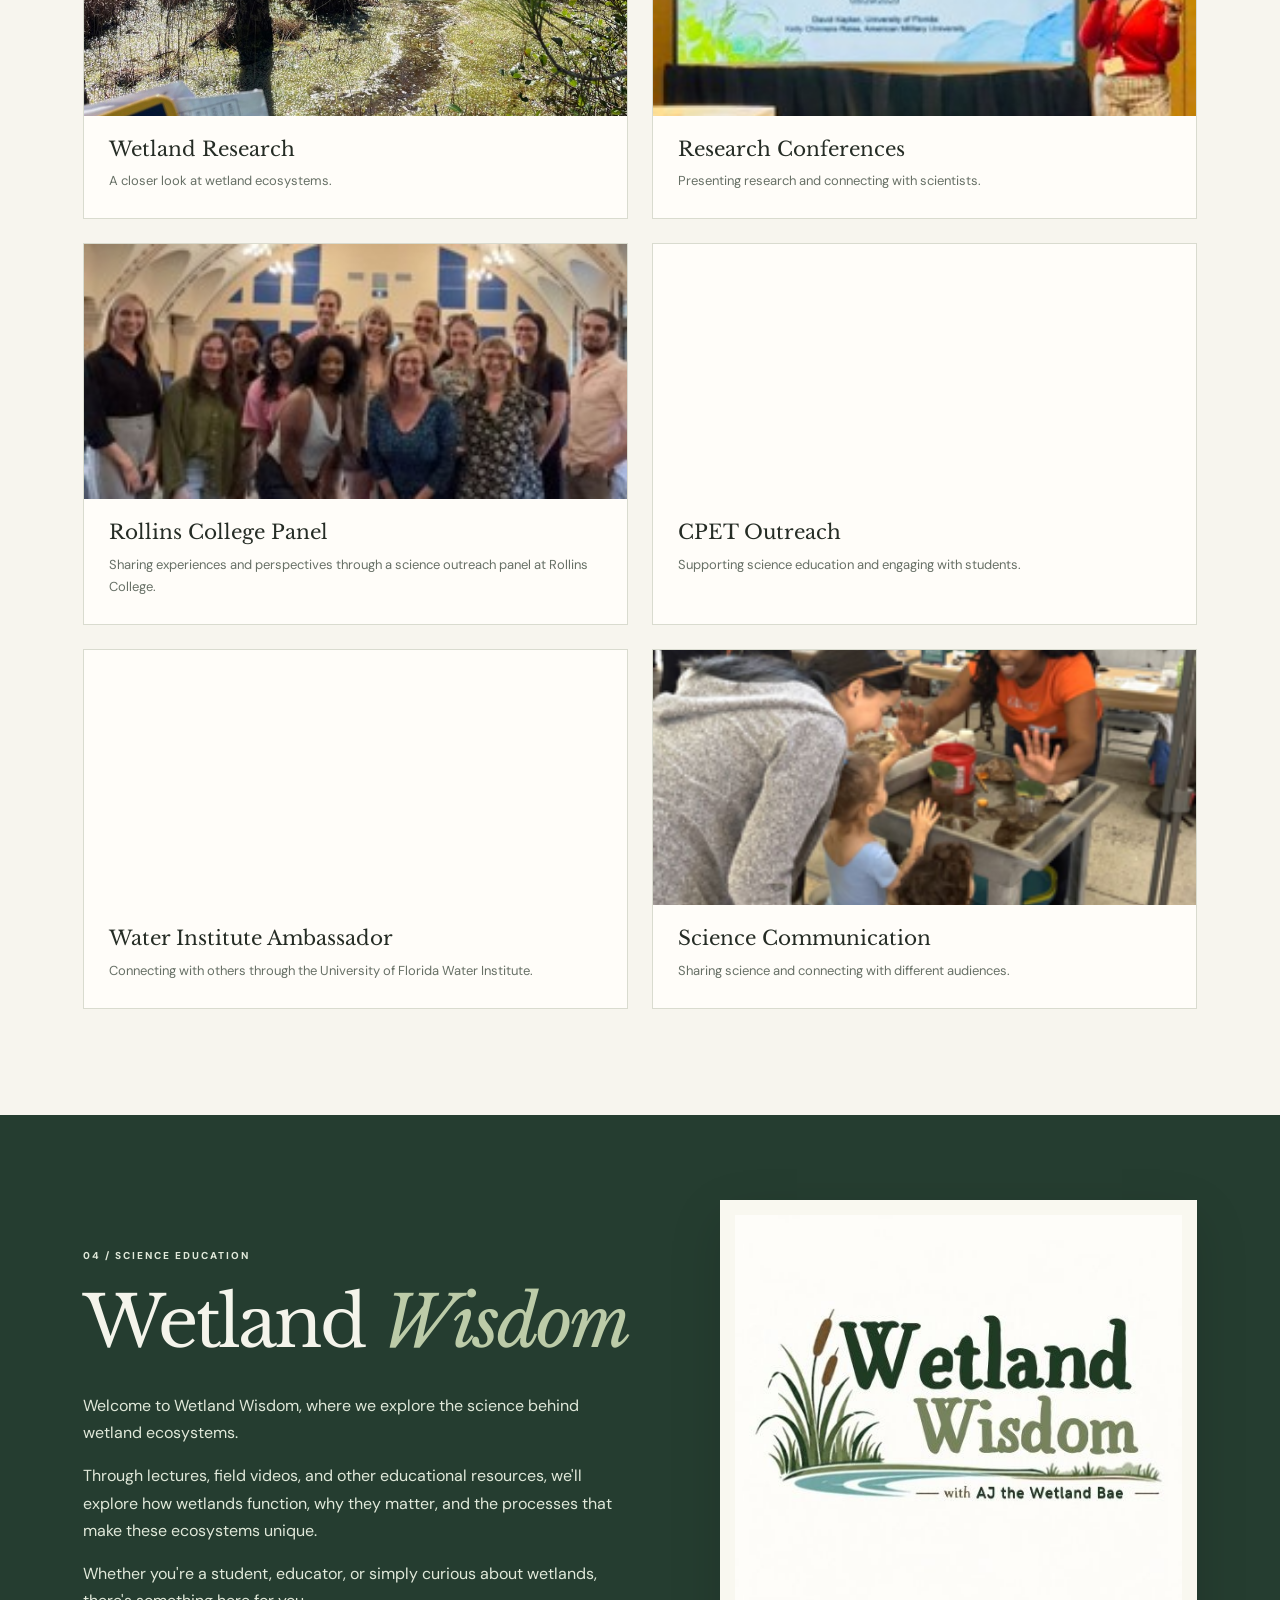
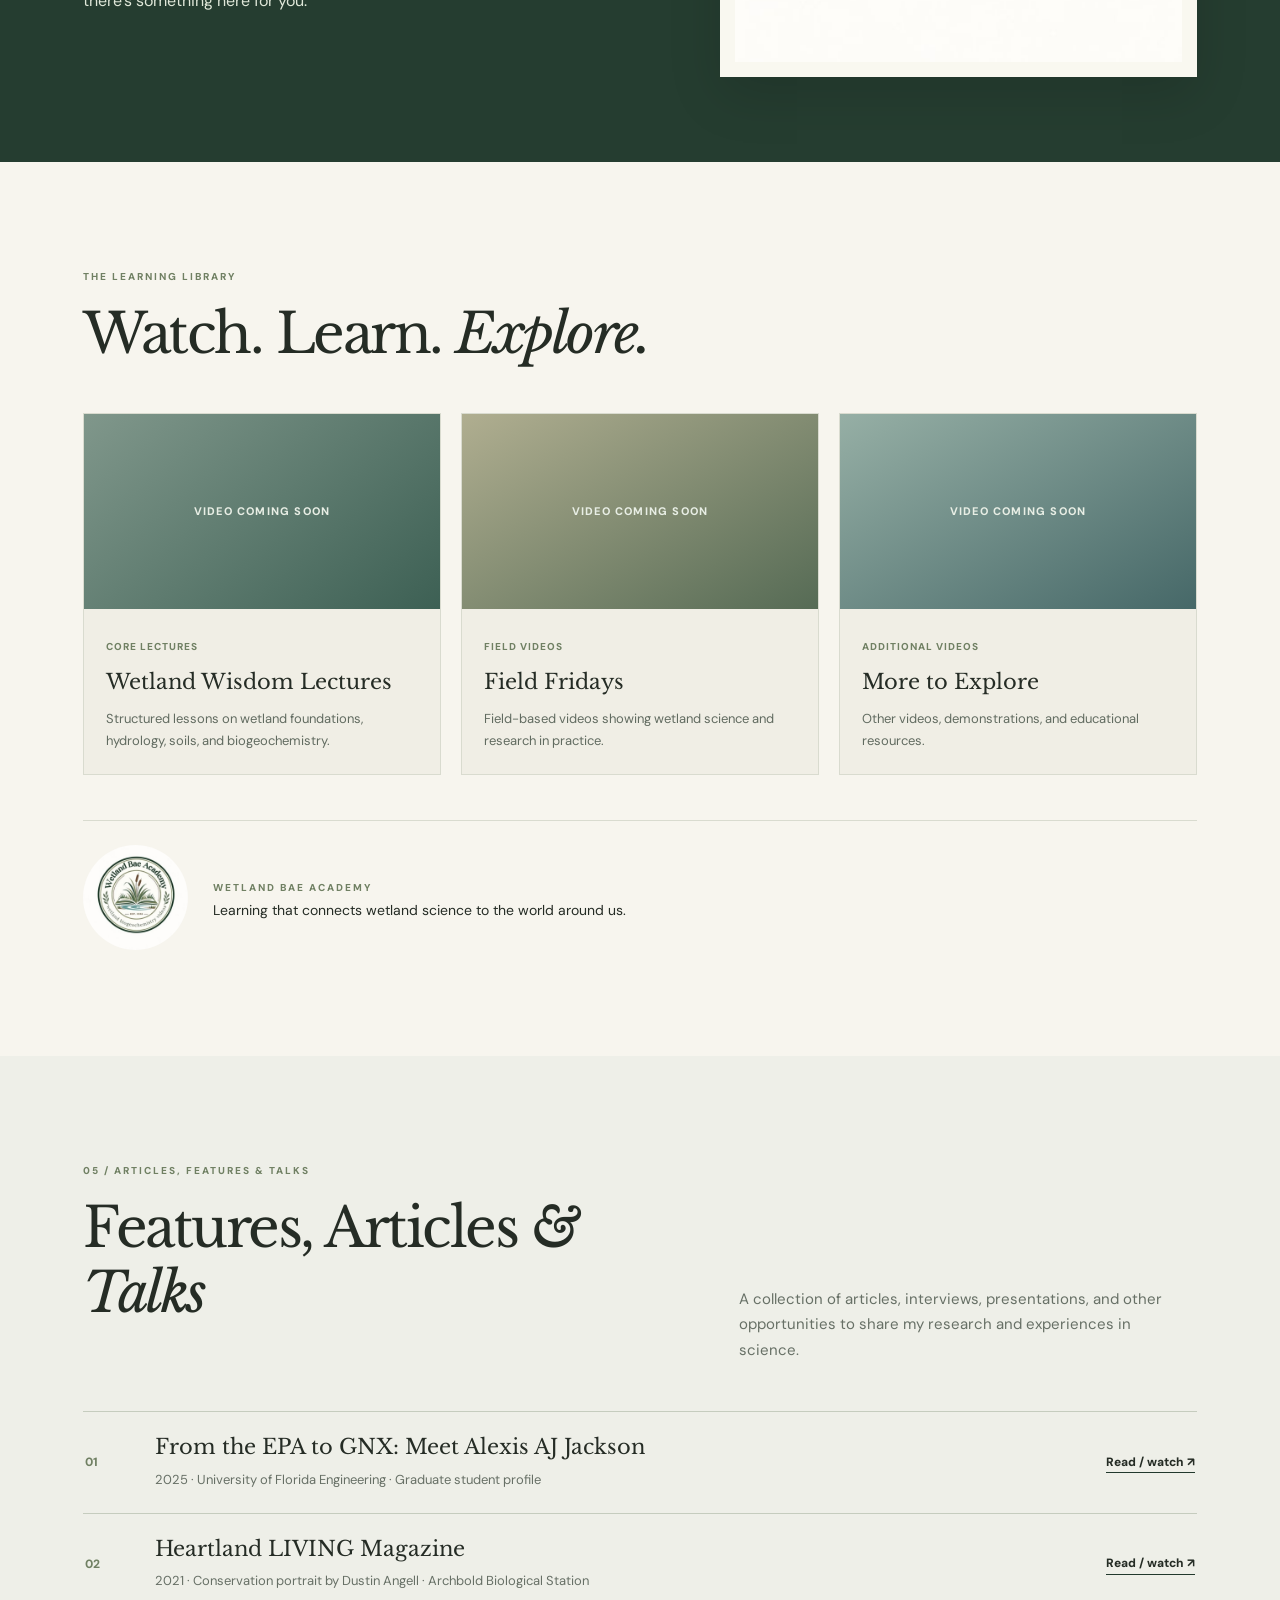
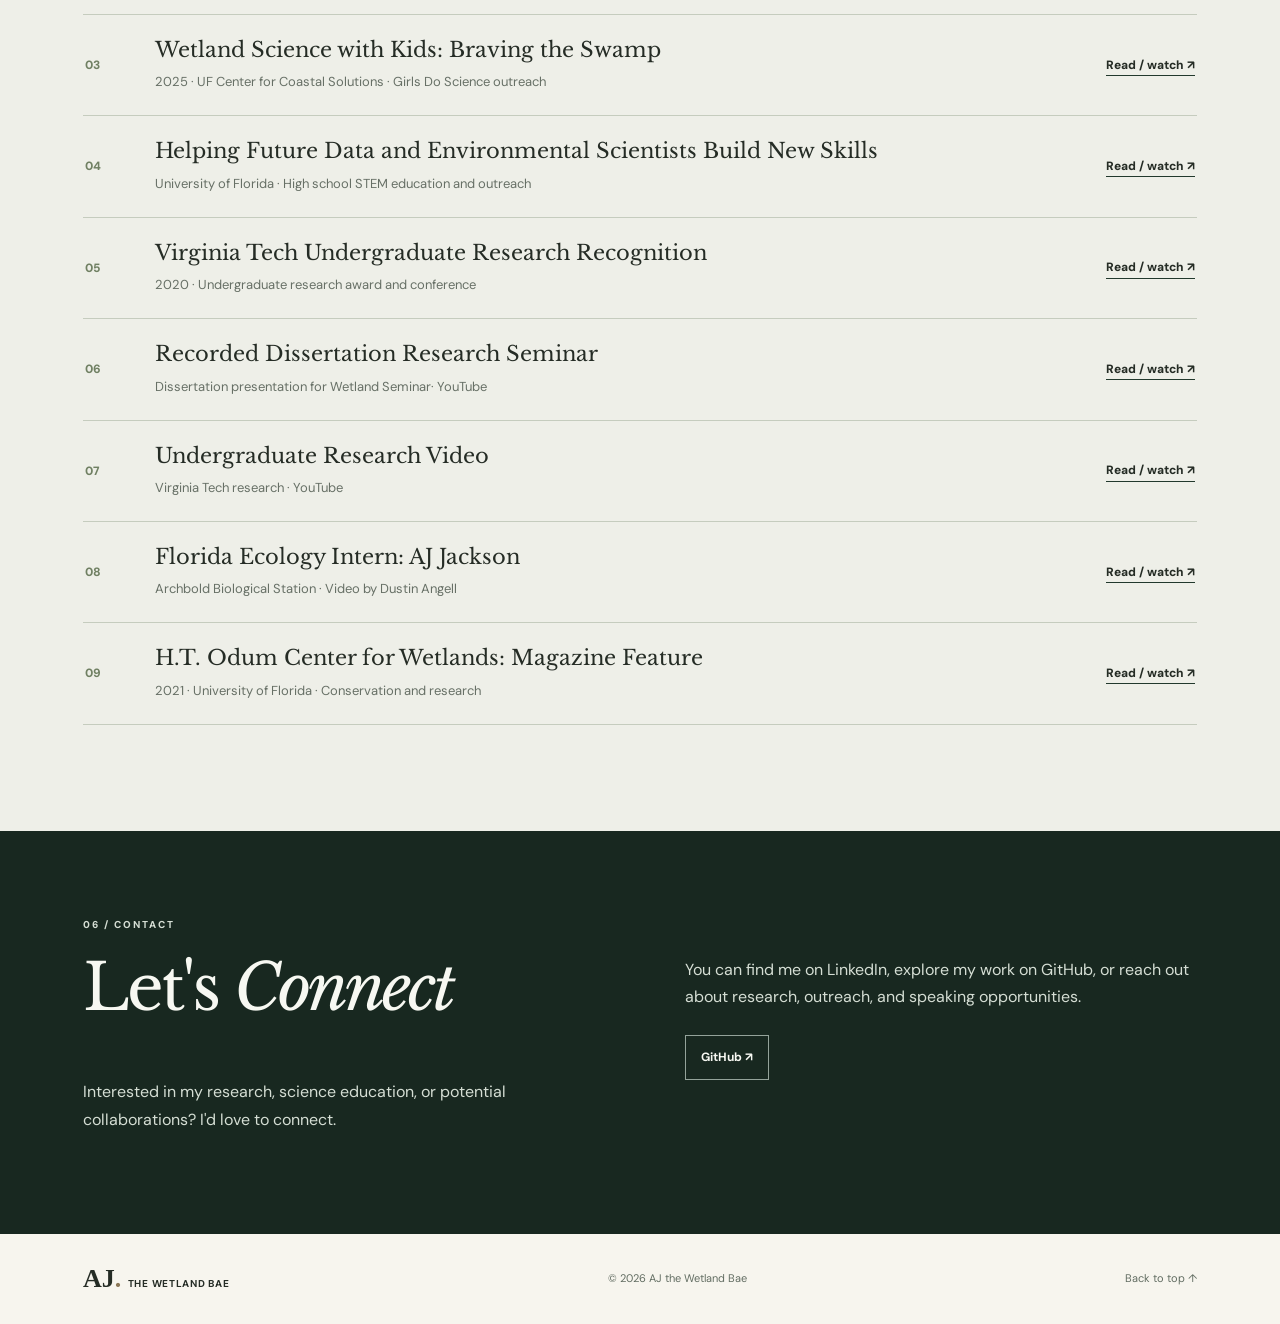
==== commit 5c1dd89f: "Update index.html" ====
--- a/index.html
+++ b/index.html
@@ -1,5 +1,5 @@
 <!doctype html>
-<html lang="en"><head><meta charset="utf-8"><meta name="viewport" content="width=device-width, initial-scale=1"><meta name="theme-color" content="#24372d"><meta name="description" content="AJ the Wetland Bae: wetland research, soil organic carbon, science education, and outreach."><title>AJ the Wetland Bae | Research, Education & Connection</title><link rel="stylesheet" href="styles.css"><script defer src="content.js"></script><script defer src="script.js"></script></head>
+<html lang="en"><head><meta charset="utf-8"><meta name="viewport" content="width=device-width, initial-scale=1"><meta name="theme-color" content="#24372d"><meta name="description" content="AJ the Wetland Bae: wetland research, soil organic carbon, science education, and outreach."><title>Alexis Jackson | AJ the Wetland Bae</title><link rel="stylesheet" href="styles.css"><script defer src="content.js"></script><script defer src="script.js"></script></head>
 <body><a class="skip" href="#main">Skip to content</a>
 <header class="site-header"><div class="nav-wrap"><a href="#home" class="wordmark"><span class="wordmark-aj">AJ<span class="dot">.</span></span><span class="wordmark-sub">
   ALEXIS JACKSON
--- a/styles.css
+++ b/styles.css
@@ -1,2 +1,56 @@
 @import url('https://fonts.googleapis.com/css2?family=DM+Sans:wght@400;500;600;700&family=Libre+Baskerville:ital,wght@0,400;0,700;1,400&display=swap');
 :root{--forest:#22392d;--deep:#182820;--sage:#708063;--cream:#f7f5ee;--paper:#f0eee5;--ink:#252c25;--muted:#677066;--line:#d9dbcf;--teal:#80a6a0;--brown:#8c7858}*{box-sizing:border-box}html{scroll-behavior:smooth;scroll-padding-top:84px}body{margin:0;background:var(--cream);color:var(--ink);font-family:'DM Sans',Arial,sans-serif;font-size:16px;line-height:1.7}h1,h2,h3,h4,p{margin-top:0}h1,h2,h3{line-height:1.18}h1,h2,.credentials-header h3{font-family:'Libre Baskerville',Georgia,serif;font-weight:400;letter-spacing:-.045em}h2{font-size:clamp(2.1rem,4.3vw,4.05rem)}h2 em,h1 em,.credentials-header em{font-weight:400}a{color:inherit}img{max-width:100%;display:block}.wrap{max-width:1170px;padding:0 28px;margin:0 auto}.section{padding-top:106px;padding-bottom:106px}.skip{position:absolute;left:-999px;top:0;background:white;padding:10px;z-index:10}.skip:focus{left:10px}.site-header{position:sticky;top:0;background:rgba(248,247,241,.97);border-bottom:1px solid var(--line);z-index:20;backdrop-filter:blur(10px)}.nav-wrap{max-width:1270px;margin:auto;min-height:80px;display:flex;align-items:center;justify-content:space-between;padding:8px 30px;gap:25px}.wordmark{display:flex;align-items:center;gap:13px;text-decoration:none;white-space:nowrap}.wordmark-aj{font:700 38px Georgia,serif;letter-spacing:-3px;color:var(--forest)}.dot,.footer-mark span{color:var(--brown)}.wordmark-sub{font-size:12px;font-weight:800;letter-spacing:.12em;line-height:1.4}.wordmark-sub small{display:block;font-size:8.5px;letter-spacing:.065em;color:var(--muted);margin-top:2px}.site-header nav{display:flex;align-items:center;gap:23px}.site-header nav a{font-size:12px;font-weight:700;text-decoration:none;white-space:nowrap}.site-header nav a:hover,.site-header nav a:focus-visible{color:#69856f}.menu-button{display:none;border:0;background:transparent;padding:8px;cursor:pointer}.menu-button span{display:block;width:23px;height:2px;background:var(--forest);margin:5px}.hero{min-height:660px;background:var(--deep);position:relative;color:#fcfbf4;overflow:hidden}.hero-image{position:absolute;inset:0;background:linear-gradient(100deg,rgba(15,34,27,.15),rgba(17,39,31,.55)),url('assets/swamp.svg') center/cover no-repeat;opacity:.62}.hero-overlay{position:absolute;inset:0;background:linear-gradient(90deg,rgba(15,35,27,.98) 0%,rgba(15,35,27,.86) 48%,rgba(15,35,27,.35) 100%)}.hero-grid{min-height:660px;display:grid;grid-template-columns:1.4fr .65fr;gap:70px;align-items:center;position:relative}.hero h1{font-size:clamp(3.4rem,6.5vw,6.2rem);margin-bottom:28px}.hero h1 em{color:#dfddbf}.hero-intro{font-size:20px;line-height:1.65;max-width:660px}.hero-secondary{font-size:15px;max-width:580px;color:#dde5d9}.hero-logo{align-self:center;max-width:345px;background:#f7f6ef;padding:14px 14px 16px;transform:rotate(2deg);box-shadow:0 20px 60px rgba(0,0,0,.25)}.hero-logo img{width:100%;aspect-ratio:1;object-fit:contain;mix-blend-mode:multiply}.hero-logo span{display:block;text-align:center;color:var(--forest);font-size:8px;letter-spacing:.16em;font-weight:800;margin:10px 0 0}.eyebrow{font-size:10px;font-weight:800;letter-spacing:.2em;color:var(--sage);text-transform:uppercase;margin-bottom:17px}.light-eyebrow{color:#c0cdb2}.actions{display:flex;align-items:center;gap:30px;flex-wrap:wrap;margin-top:30px}.btn{display:inline-flex;gap:18px;align-items:center;justify-content:space-between;text-decoration:none;font-size:12px;font-weight:800;letter-spacing:.025em;padding:14px 18px;min-height:49px;border-radius:2px;transition:transform .2s,background .2s}.btn:hover{transform:translateY(-2px)}.btn-cream{background:var(--cream);color:var(--forest)}.btn-dark{background:var(--forest);color:white}.link-light{color:white;text-decoration:none;font-weight:700;font-size:13px}.section-heading{margin-bottom:40px}.section-heading h2{max-width:850px}.section-heading.split{display:grid;grid-template-columns:1fr .75fr;gap:45px;align-items:end}.section-heading.split>p{max-width:430px;color:var(--muted);font-size:15px;margin:0 0 8px}.about-grid{display:grid;grid-template-columns:.8fr 1.2fr;gap:70px;align-items:center}.visual-placeholder{display:flex;align-items:center;justify-content:center;flex-direction:column;gap:14px;text-align:center;position:relative;background:linear-gradient(145deg,#d0d5bc,#aab7a2 55%,#b2b7a2);min-height:450px;padding:30px;color:#4d6151}.profile-image{background-position:center;background-size:cover}.placeholder-icon{height:140px;width:140px;border:2px solid rgba(35,58,44,.3);border-radius:50%;display:grid;place-items:center;font:76px Georgia,serif}.visual-placeholder span{font-size:11px;letter-spacing:.08em;max-width:230px;text-transform:uppercase;font-weight:700}.about-text p{font-size:16px;margin-bottom:18px}.about-text p:first-child{font-size:19px;color:var(--forest);font-weight:600}.helper{display:block;color:var(--muted);font-size:11px;margin-top:12px}.credentials{margin-top:95px;background:var(--paper);padding:42px 44px}.credentials-header h3{font-size:clamp(1.7rem,3vw,2.6rem);margin-bottom:30px}.credentials-grid{display:grid;grid-template-columns:repeat(4,1fr);gap:28px}.credentials-grid article{border-top:1px solid #c8cbbb;padding-top:18px}.credentials-grid h4{font-size:16px;margin:7px 0 18px}.credentials-grid p{font-size:13px;line-height:1.65;color:#434a41}.credentials-grid small{color:var(--muted)}.credential-icon{font-size:11px;font-weight:800;color:var(--sage)}.research-section{background:#e9ece4}.project-grid{display:grid;grid-template-columns:repeat(2,1fr);gap:25px}.project-card{background:#fffdf8}.project-image{height:240px;position:relative;overflow:hidden}.project-image.national{background:radial-gradient(circle at 70% 45%,#859f89 0%,#607a68 35%,#2e4a3b 80%)}.project-image.bradford{background:radial-gradient(circle at 35% 45%,#849e9a 0%,#566f5e 33%,#273e35 85%)}.project-number{position:absolute;top:20px;left:23px;color:#f5f5ed;font-size:10px;letter-spacing:.15em;font-weight:700}.abstract-graphic.circles{width:280px;height:280px;border-radius:50%;border:25px solid rgba(245,245,221,.18);position:absolute;right:11%;top:30px;box-shadow:0 0 0 25px rgba(245,245,221,.13),0 0 0 65px rgba(245,245,221,.07)}.abstract-graphic.contours{height:250px;width:250px;border:3px solid #b4c5ad;border-radius:36% 64% 55% 45%/44% 36% 64% 56%;position:absolute;left:25%;top:50px;transform:rotate(30deg);box-shadow:0 0 0 22px rgba(222,231,216,.22),0 0 0 48px rgba(222,231,216,.11)}.project-info{padding:29px 32px 35px}.meta{font-size:10px;letter-spacing:.13em;font-weight:800;color:#6b7b6a}.project-info h3{font:400 26px/1.35 'Libre Baskerville',Georgia,serif;margin:15px 0}.project-info p{font-size:14px;color:#535c51;min-height:93px}.resource-link{display:inline-flex;justify-content:space-between;gap:28px;font-weight:800;text-decoration:none;font-size:13px;border-bottom:1px solid var(--forest);padding:8px 0;color:var(--forest)}.disabled-link{opacity:.62;cursor:default;border-color:#939d8b}.filters{display:flex;gap:10px;flex-wrap:wrap;margin-bottom:30px}.filter{border:1px solid #bec8bb;background:transparent;color:var(--forest);font:700 12px 'DM Sans',sans-serif;padding:10px 15px;cursor:pointer;border-radius:3px}.filter.active,.filter:hover{background:var(--forest);color:white}.gallery-grid{display:grid;grid-template-columns:repeat(2,1fr);gap:24px}.gallery-item{border:1px solid var(--line);background:#fffdf9;overflow:hidden}.gallery-photo{height:255px;display:flex;align-items:center;justify-content:center;text-align:center;background:linear-gradient(140deg,#d7dfd3,#a4b8ac 52%,#758f82);background-position:center;background-size:cover}.gallery-item:nth-child(2) .gallery-photo{background-color:#c3c7b7;background-image:linear-gradient(155deg,#d9d6c4,#b4baa9)}.gallery-item:nth-child(3) .gallery-photo{background-color:#c5d6d0;background-image:linear-gradient(155deg,#e2e2d4,#9aaf9d)}.gallery-item:nth-child(4) .gallery-photo{background-color:#b9b8aa;background-image:linear-gradient(155deg,#ded9cd,#b1bbad)}.gallery-photo span{border:1px solid rgba(32,55,40,.4);padding:13px 18px;max-width:80%;font-size:10px;font-weight:800;letter-spacing:.08em;background:rgba(255,255,255,.44)}.gallery-text{padding:22px 25px 26px}.gallery-text h3{font-size:20px;font-family:'Libre Baskerville',Georgia,serif;font-weight:400;margin:0 0 9px}.gallery-text p{font-size:13px;color:var(--muted);margin:0}.wisdom-section{background:#253d30;color:#f4f4eb;padding:85px 0}.wisdom-grid{display:grid;grid-template-columns:1fr .85fr;gap:75px;align-items:center}.wisdom-grid h2{font-size:clamp(3rem,5.5vw,5.3rem);margin-bottom:28px}.wisdom-grid h2 em{color:#bccba8}.wisdom-grid p{max-width:540px;color:#e0e8d9}.wisdom-logo{background:#f9f8f0;border:15px solid #f9f8f0;box-shadow:0 18px 50px rgba(0,0,0,.13)}.video-grid{display:grid;grid-template-columns:repeat(3,1fr);gap:20px}.video-card{background:#f0eee5;border:1px solid var(--line)}.video-thumb{background:linear-gradient(140deg,#80978b,#3d6054);height:195px;display:flex;align-items:center;justify-content:center;position:relative}.video-card:nth-child(2) .video-thumb{background:linear-gradient(150deg,#b0ae90,#566b55)}.video-card:nth-child(3) .video-thumb{background:linear-gradient(150deg,#96afa5,#466868)}.video-thumb>span{color:#e8eee5;text-align:center;font-weight:800;letter-spacing:.11em;font-size:11px}.video-thumb iframe{border:0;width:100%;height:100%}.video-body{padding:22px}.video-body small{letter-spacing:.1em;color:var(--sage);font-weight:800;font-size:10px}.video-body h3{font:400 21px/1.4 'Libre Baskerville',serif;margin:10px 0}.video-body p{font-size:13px;color:#616b60;margin:0}.academy-bar{margin-top:45px;border-top:1px solid var(--line);padding-top:24px;display:flex;align-items:center;gap:25px}.academy-bar img{width:105px;height:105px;object-fit:contain;border-radius:50%}.academy-bar p{margin:0;font-size:14px}.features-section{background:#eeefe8}.media-list{border-top:1px solid #c5ccbe}.media-row{padding:22px 2px;border-bottom:1px solid #c5ccbe;display:grid;grid-template-columns:50px 1fr auto;align-items:center;gap:20px}.media-row .index{font-size:12px;color:var(--sage);font-weight:800}.media-row h3{font:400 21px/1.3 'Libre Baskerville',serif;margin:0 0 7px}.media-row p{font-size:13px;color:var(--muted);margin:0}.media-row a{font-size:12px;font-weight:800;text-decoration:none;border-bottom:1px solid var(--forest)}.media-row .pending{color:#849081;font-size:10px;font-weight:800;letter-spacing:.08em}.contact-section{background:var(--deep);padding:85px 0;color:#f7f8f2}.contact-grid{display:grid;grid-template-columns:1fr 1fr;gap:90px}.contact-grid h2{font-size:clamp(3rem,5vw,4.8rem)}.contact-grid p{color:#d5ded4}.contact-grid>div:nth-child(2){padding-top:40px}.contact-links{display:flex;flex-wrap:wrap;gap:12px;margin-top:25px}.contact-links a{padding:11px 15px;border:1px solid #94a39a;text-decoration:none;font-size:12px;font-weight:700}.contact-links a:hover{background:#445c4a}.footer-content{display:flex;align-items:center;justify-content:space-between;min-height:90px;gap:20px}.footer-content>a{text-decoration:none}.footer-mark{font:700 26px Georgia,serif}.footer-mark small{font:700 10px 'DM Sans',sans-serif;letter-spacing:.07em}.footer-content>span,.footer-content>a:last-child{font-size:11px;color:#626d62}@media(max-width:1000px){.nav-wrap{padding:8px 20px}.site-header nav{gap:13px}.site-header nav a{font-size:11px}.wordmark-sub small{font-size:7px}.hero-grid{gap:35px}.credentials-grid{grid-template-columns:repeat(2,1fr)}}@media(max-width:760px){.section{padding-top:70px;padding-bottom:70px}.wrap{padding-left:21px;padding-right:21px}.nav-wrap{min-height:70px}.menu-button{display:block}.site-header nav{display:none;position:absolute;left:0;right:0;top:70px;background:#f9f8f2;border-bottom:1px solid var(--line);padding:15px 23px 24px;flex-direction:column;align-items:flex-start;gap:14px}.site-header nav.open{display:flex}.site-header nav a{font-size:14px;width:100%;padding:4px 0}.wordmark-aj{font-size:33px}.wordmark-sub{font-size:10px}.wordmark-sub small{font-size:7px}.hero-grid{grid-template-columns:1fr;gap:24px;padding-top:60px;padding-bottom:55px;min-height:0}.hero{min-height:0}.hero h1{font-size:clamp(2.75rem,11vw,4.2rem)}.hero-intro{font-size:17px}.hero-logo{width:185px;max-width:55%;justify-self:end}.hero-overlay{background:linear-gradient(90deg,rgba(15,35,27,.97),rgba(15,35,27,.78))}.section-heading.split,.about-grid,.project-grid,.wisdom-grid,.contact-grid{grid-template-columns:1fr;gap:26px}.section-heading.split{align-items:initial}.about-grid .profile-image{min-height:290px;max-width:500px}.credentials{padding:25px 20px;margin-top:55px}.credentials-grid{grid-template-columns:1fr 1fr;gap:20px}.gallery-grid{grid-template-columns:1fr}.video-grid{grid-template-columns:1fr}.video-thumb{height:220px}.wisdom-section{padding:65px 0}.wisdom-logo{width:100%;max-width:460px}.media-row{grid-template-columns:28px 1fr;gap:8px}.media-row>a,.media-row>.pending{grid-column:2}.contact-grid>div:nth-child(2){padding-top:0}.footer-content{flex-wrap:wrap;padding-top:20px;padding-bottom:20px}.footer-content>span{width:100%;order:3}}@media(max-width:420px){.wordmark-sub small{letter-spacing:0;font-size:6.5px}.credentials-grid{grid-template-columns:1fr}.hero-logo{max-width:58%}.project-info{padding:25px}.media-row h3{font-size:18px}}@media(prefers-reduced-motion:reduce){html{scroll-behavior:auto}.btn{transition:none}}
+
+/* ====================================
+   ALEXIS JACKSON HOMEPAGE UPDATES
+   ==================================== */
+
+/* Smaller subtitle underneath Alexis Jackson */
+.hero-copy h1 .hero-subtitle {
+  display: block;
+  font-size: clamp(1.15rem, 2.5vw, 1.8rem);
+  font-weight: 400;
+  line-height: 1.4;
+  margin-top: 12px;
+}
+
+/* Headshot and logo placement */
+.hero-logo {
+  display: flex;
+  flex-direction: column;
+  justify-content: center;
+  align-items: center;
+  gap: 18px;
+}
+
+/* Professional headshot */
+.hero-logo img.hero-headshot {
+  width: min(100%, 340px);
+  height: 420px;
+  object-fit: cover;
+  object-position: center top;
+  border-radius: 16px;
+  display: block;
+}
+
+/* Smaller Wetland Bae logo */
+.hero-logo img.hero-brand-logo {
+  width: 125px;
+  height: 125px;
+  object-fit: contain;
+  border-radius: 50%;
+  display: block;
+}
+
+/* Mobile adjustments */
+@media (max-width: 768px) {
+  .hero-logo img.hero-headshot {
+    width: min(100%, 280px);
+    height: 340px;
+  }
+
+  .hero-logo img.hero-brand-logo {
+    width: 105px;
+    height: 105px;
+  }
+}
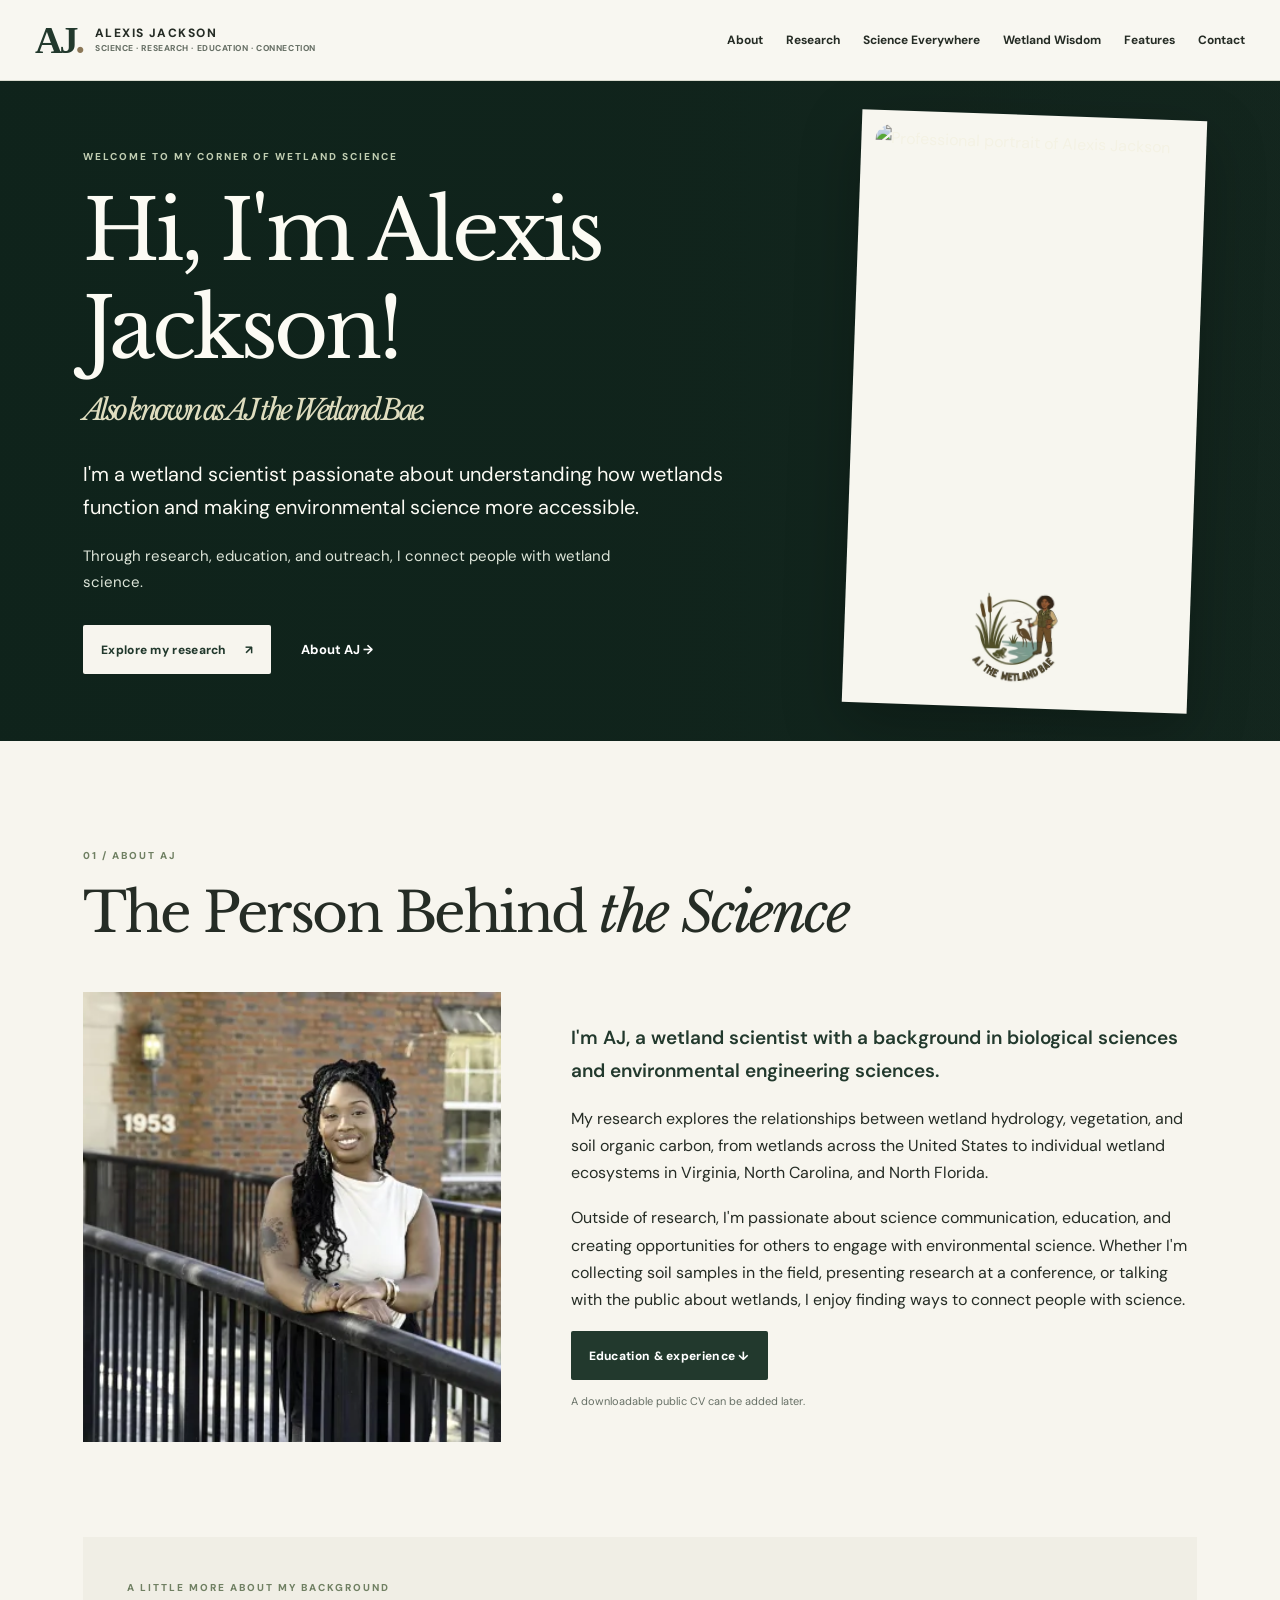
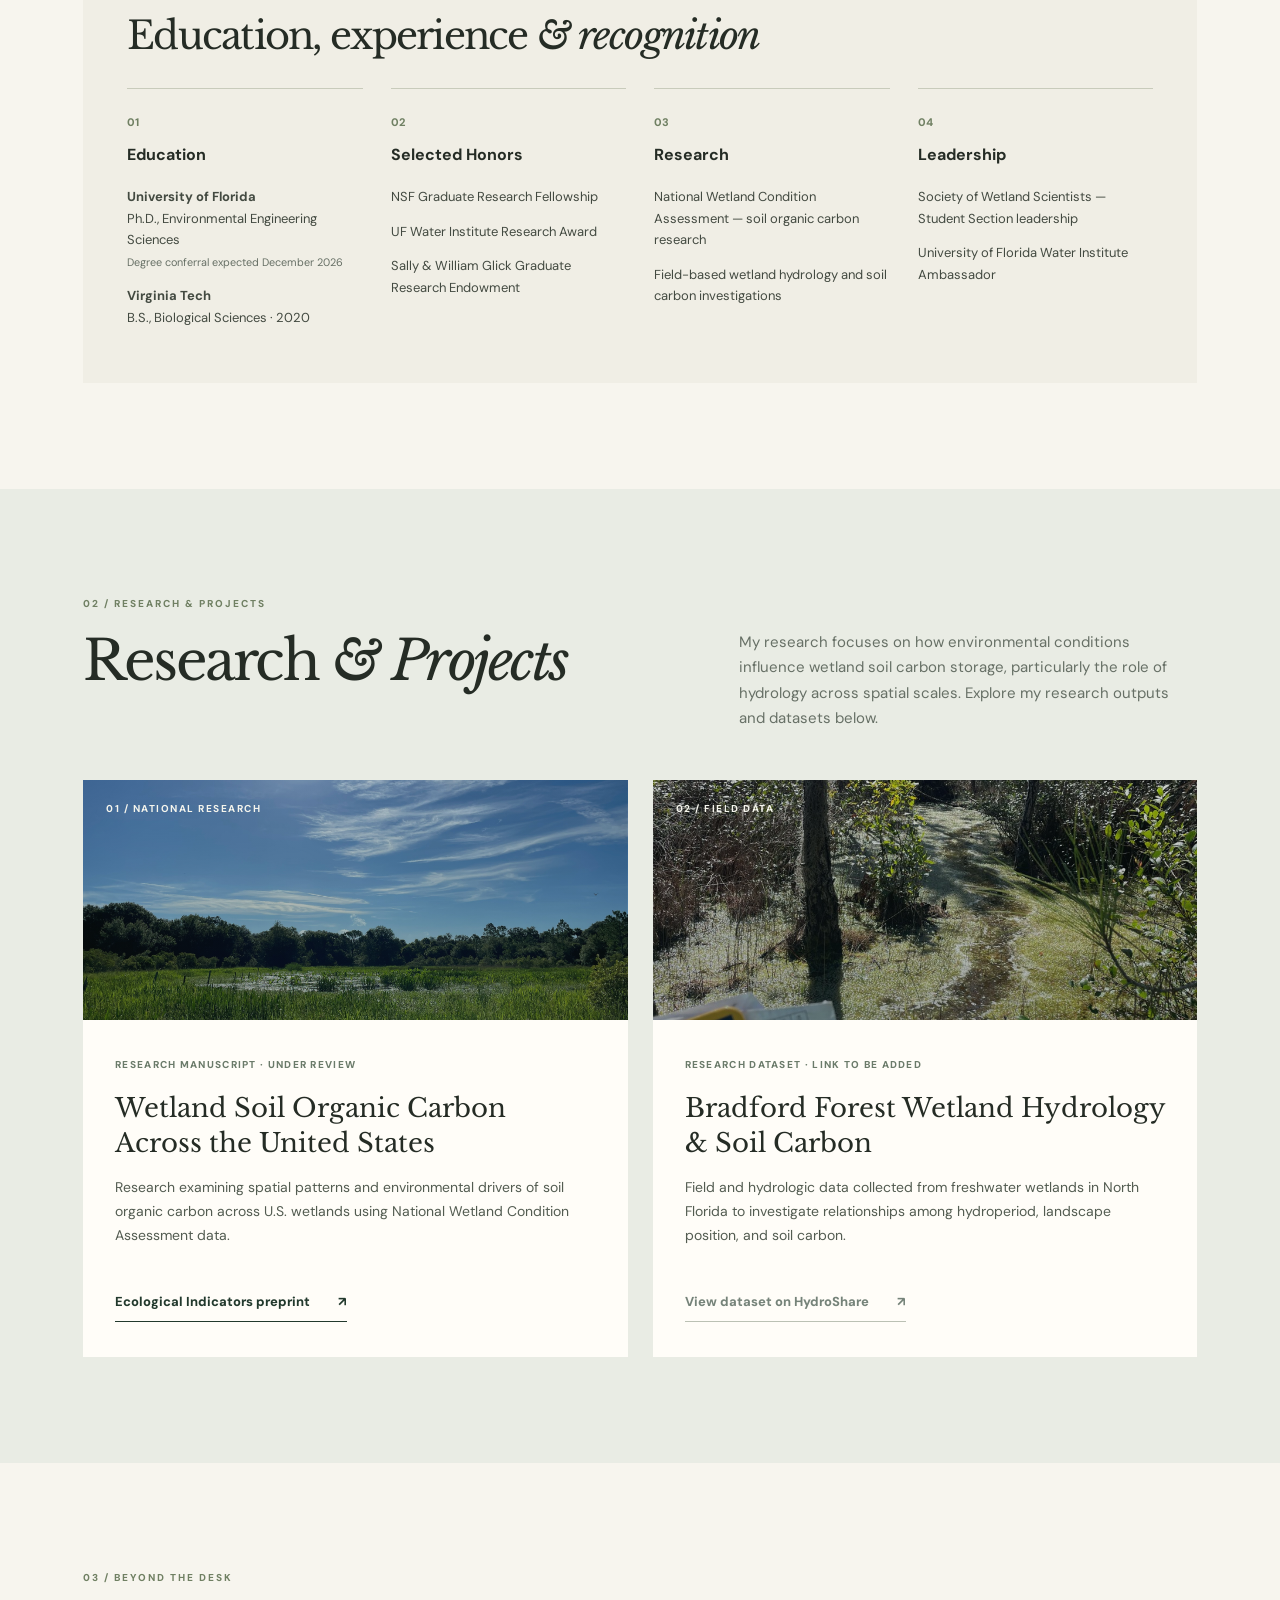
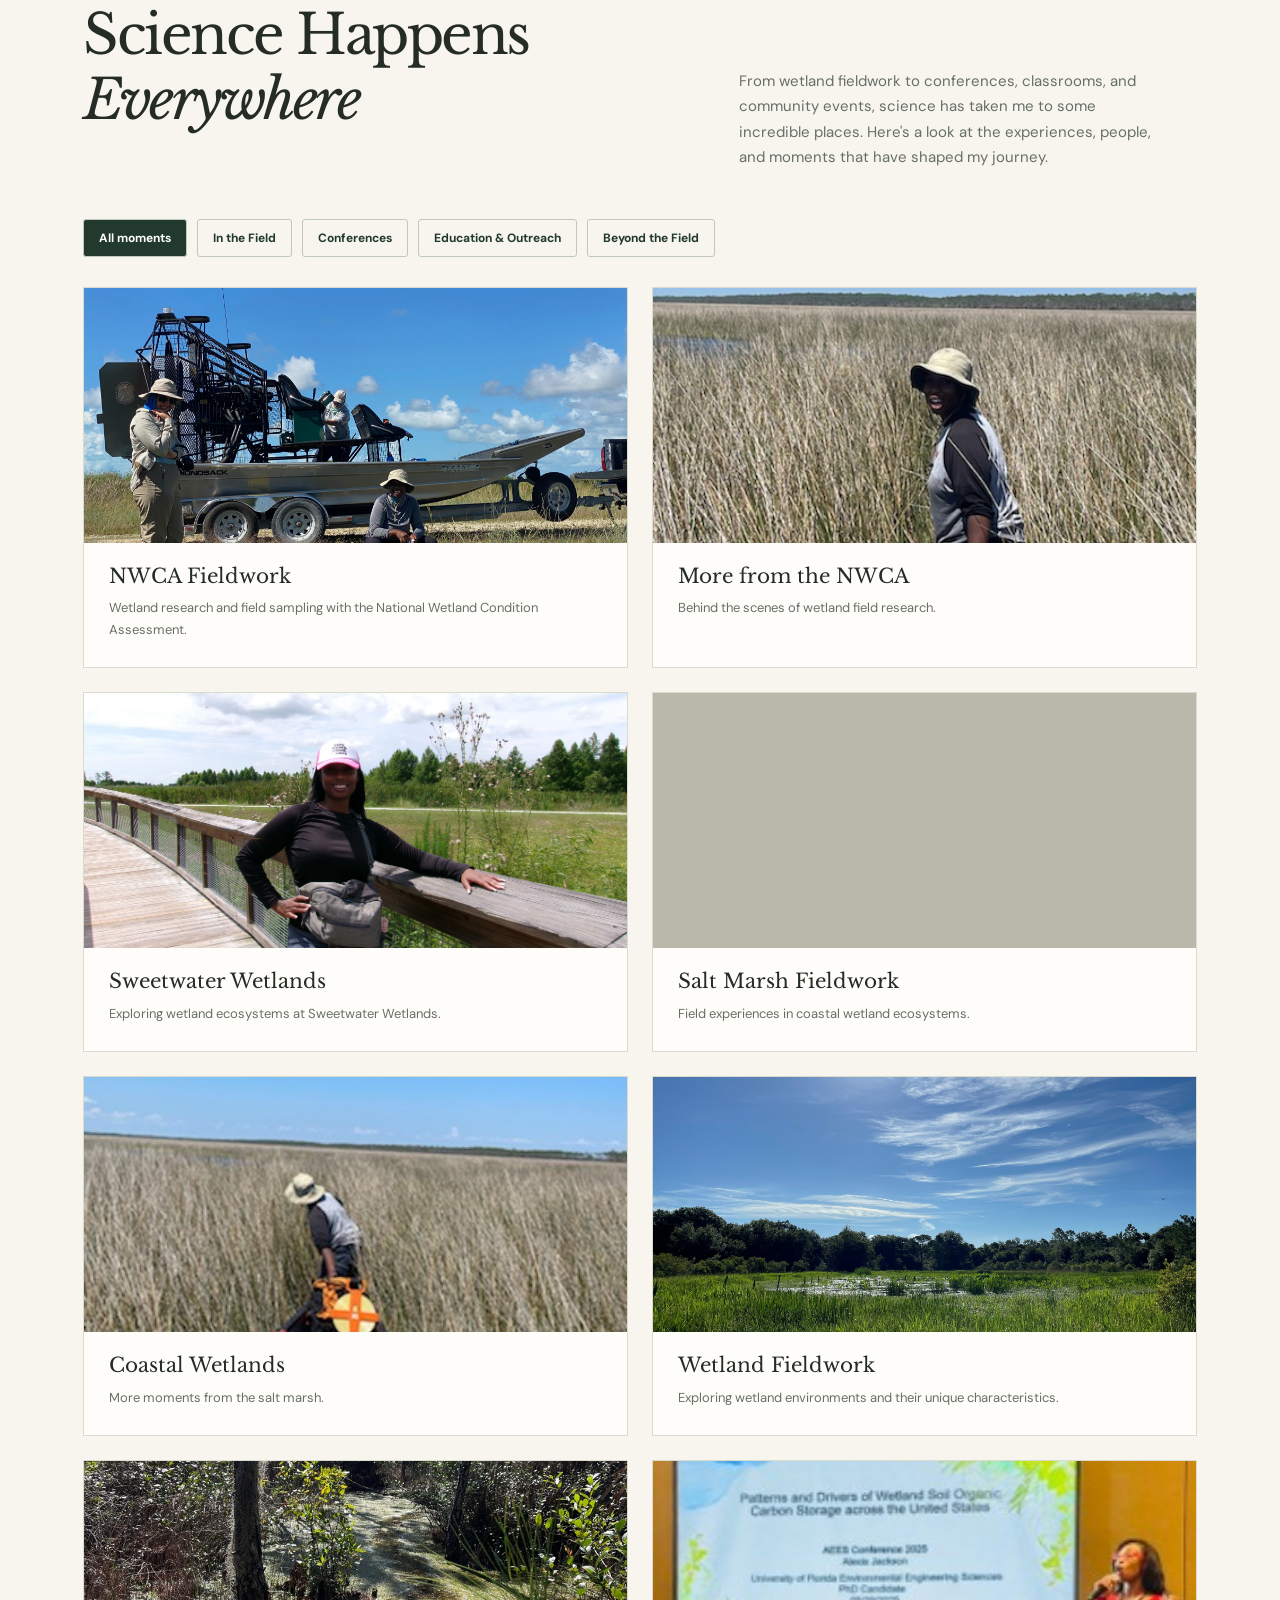
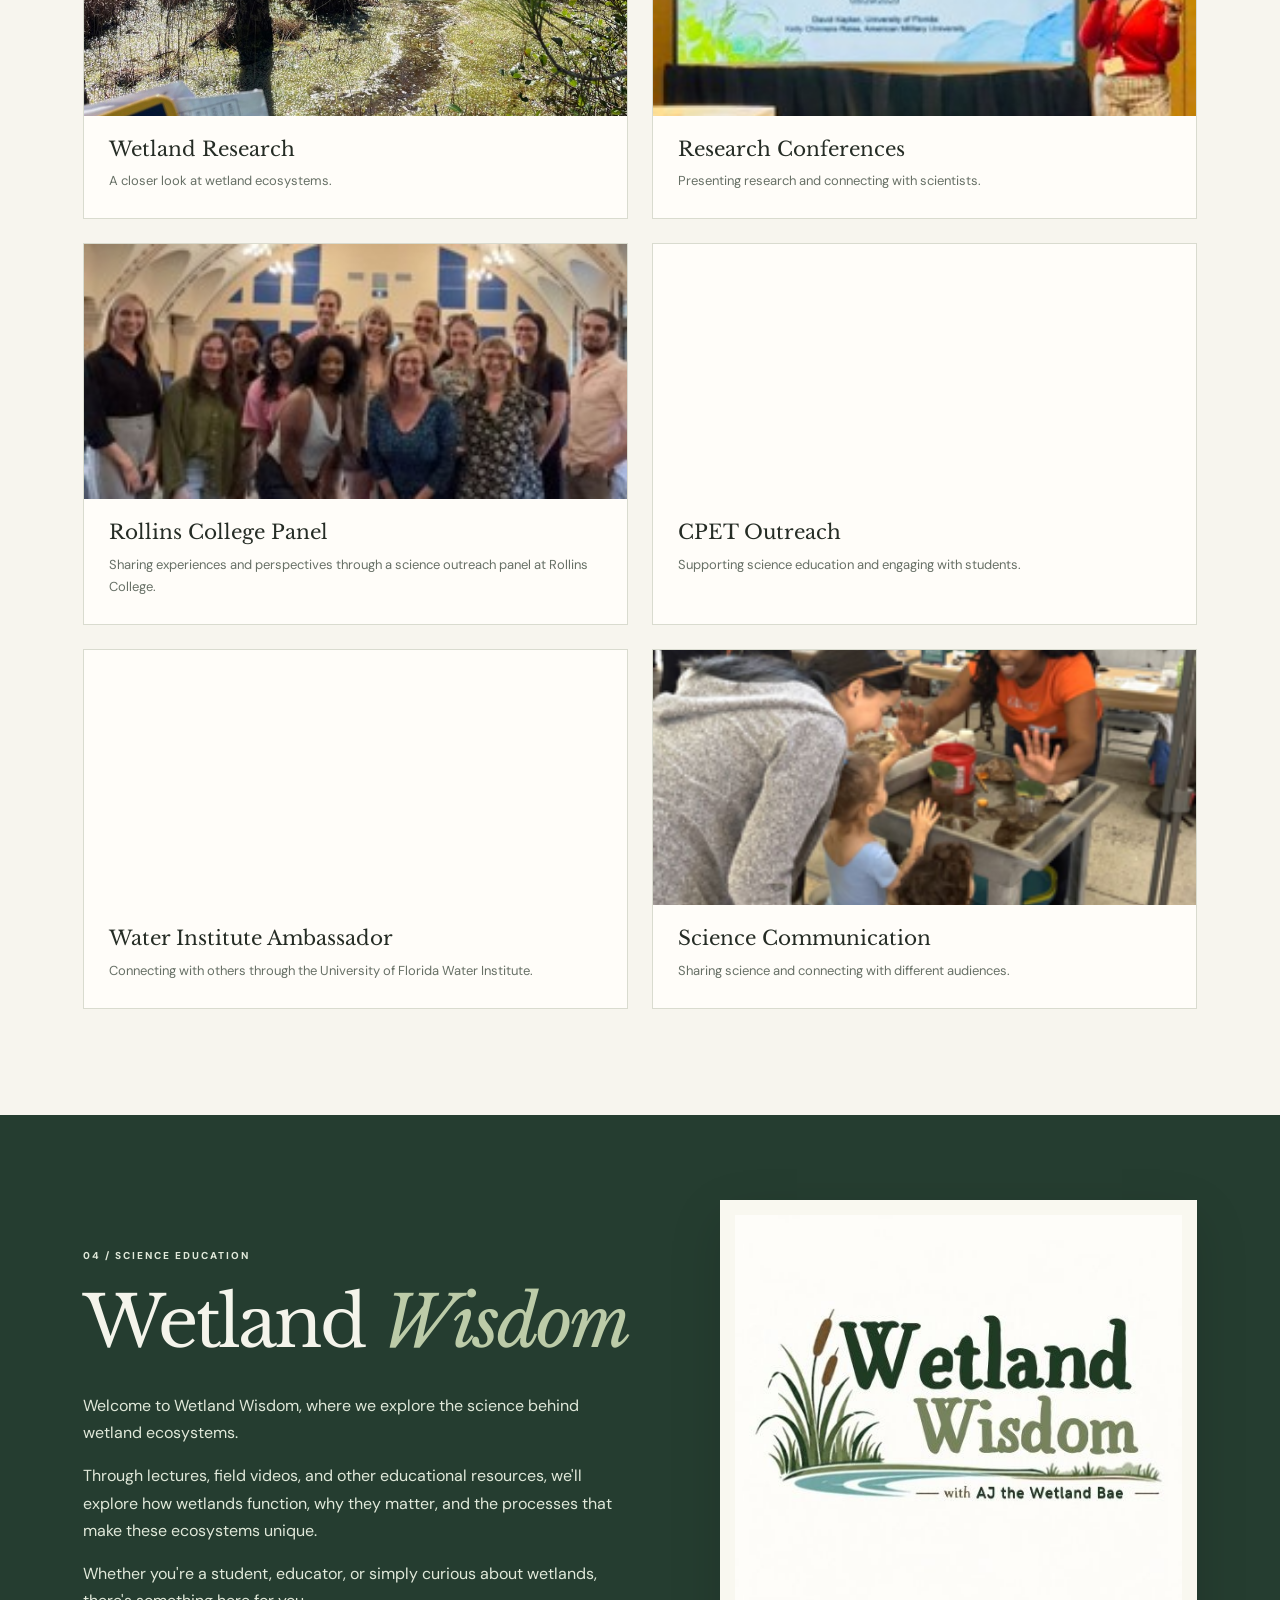
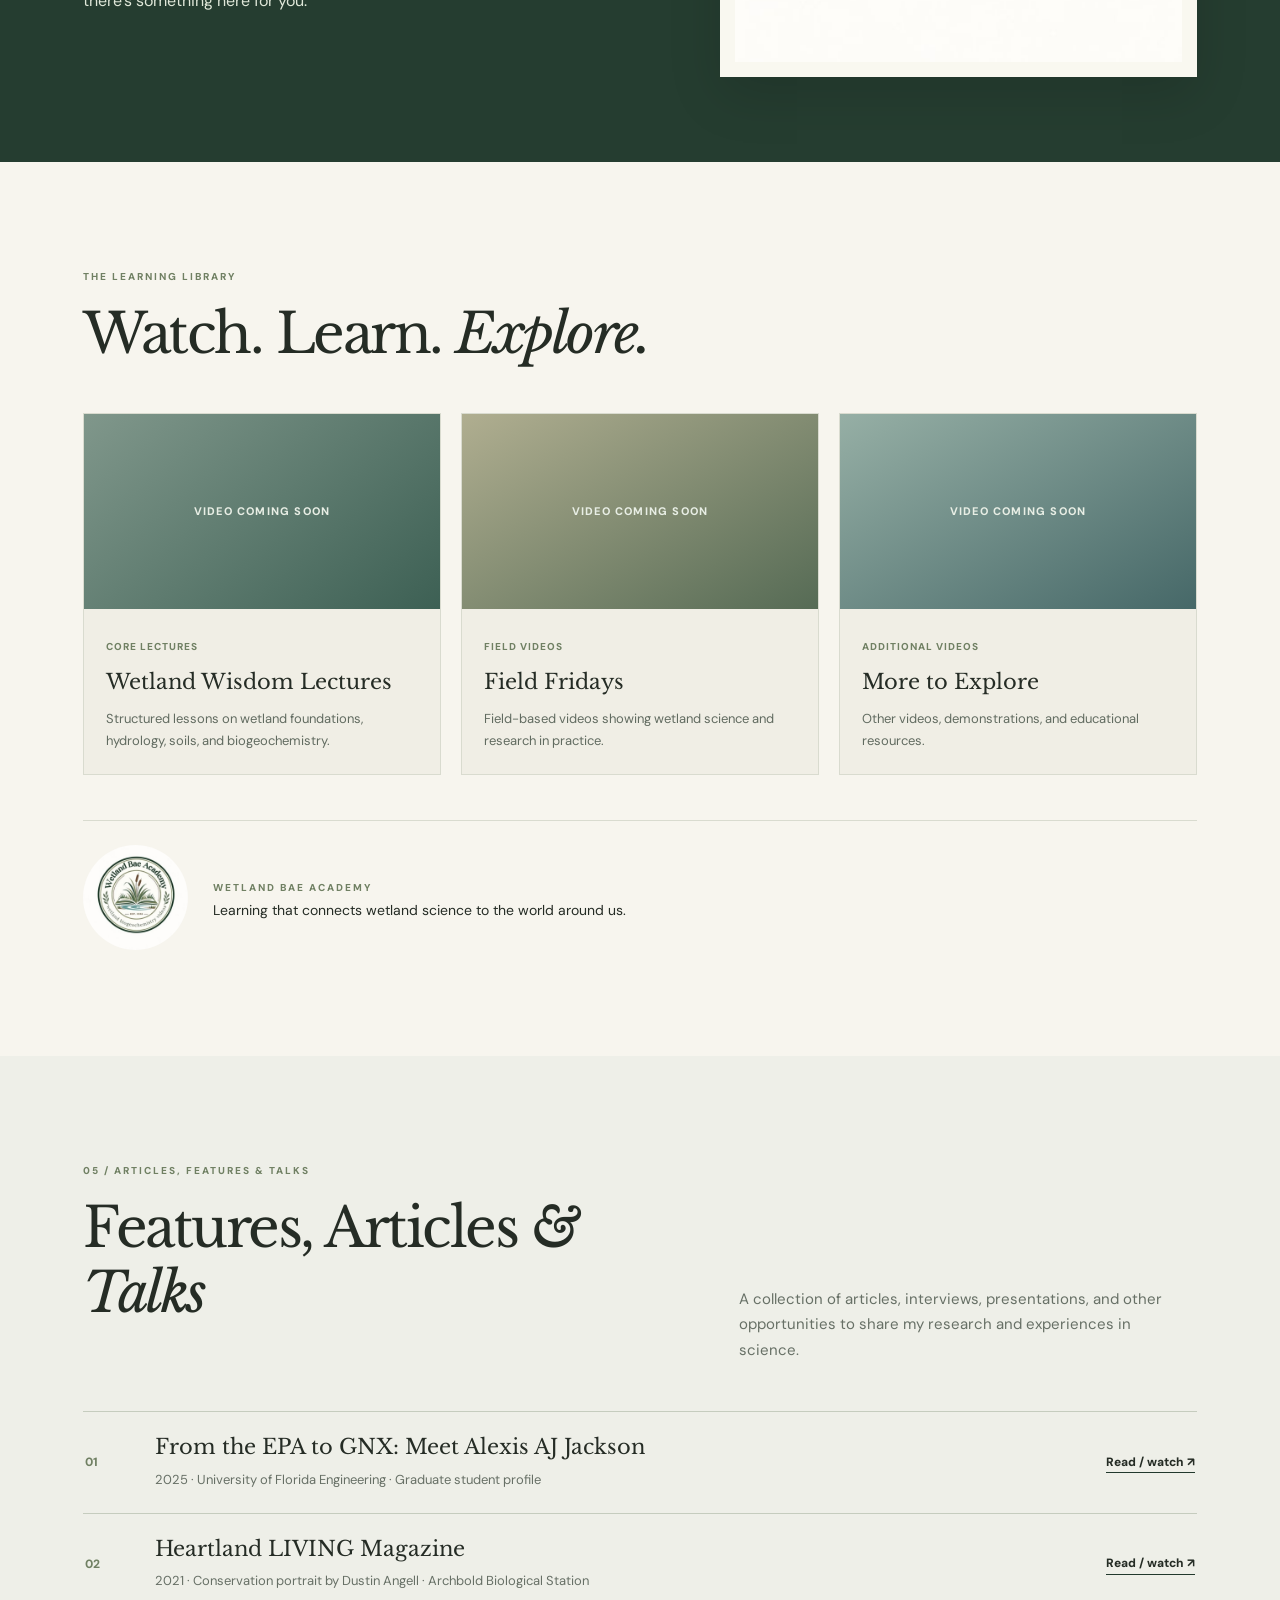
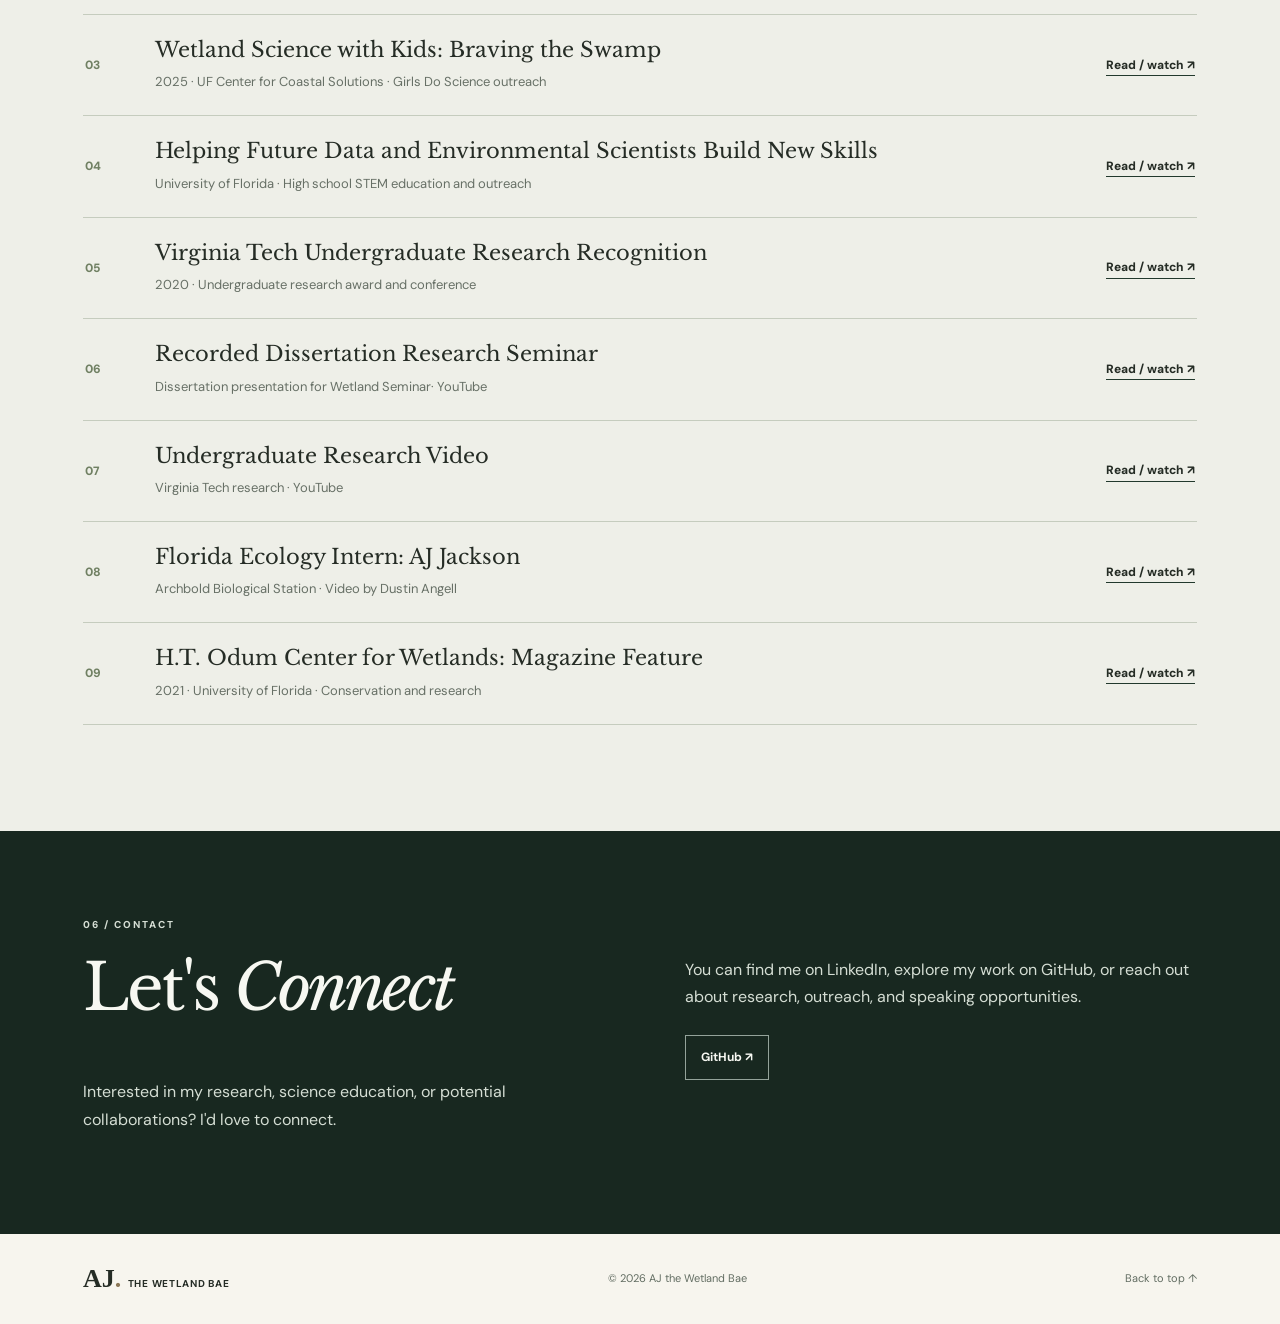
==== commit dc3aa634: "Update index.html" ====
--- a/index.html
+++ b/index.html
@@ -27,7 +27,7 @@
 </div></section>
 <section id="about" class="section wrap about"><div class="section-heading"><p class="eyebrow">01 / ABOUT AJ</p><h2>The Person Behind <em>the Science</em></h2></div><div class="about-grid"><div class="profile-image visual-placeholder" id="portrait"><div class="placeholder-icon">AJ</div><span>Add your favorite portrait or fieldwork photo</span></div><div class="about-text"><p>I'm AJ, a wetland scientist with a background in biological sciences and environmental engineering sciences.</p><p>My research explores the relationships between wetland hydrology, vegetation, and soil organic carbon, from wetlands across the United States to individual wetland ecosystems in Virginia, North Carolina, and North Florida.</p><p>Outside of research, I'm passionate about science communication, education, and creating opportunities for others to engage with environmental science. Whether I'm collecting soil samples in the field, presenting research at a conference, or talking with the public about wetlands, I enjoy finding ways to connect people with science.</p><a id="cv-link" class="btn btn-dark" href="#education">Education & experience ↓</a><span class="helper" id="cv-note">A downloadable public CV can be added later.</span></div></div>
 <div class="credentials" id="education"><div class="credentials-header"><p class="eyebrow">A LITTLE MORE ABOUT MY BACKGROUND</p><h3>Education, experience <em>& recognition</em></h3></div><div class="credentials-grid"><article><span class="credential-icon">01</span><h4>Education</h4><p><strong>University of Florida</strong><br>Ph.D., Environmental Engineering Sciences<br><small>Degree conferral expected December 2026</small></p><p><strong>Virginia Tech</strong><br>B.S., Biological Sciences · 2020</p></article><article><span class="credential-icon">02</span><h4>Selected Honors</h4><p>NSF Graduate Research Fellowship</p><p>UF Water Institute Research Award</p><p>Sally & William Glick Graduate Research Endowment</p></article><article><span class="credential-icon">03</span><h4>Research</h4><p>National Wetland Condition Assessment — soil organic carbon research</p><p>Field-based wetland hydrology and soil carbon investigations</p></article><article><span class="credential-icon">04</span><h4>Leadership</h4><p>Society of Wetland Scientists — Student Section leadership</p><p>University of Florida Water Institute Ambassador</p></article></div></div></section>
-<section id="research" class="section research-section"><div class="wrap"><div class="section-heading split"><div><p class="eyebrow">02 / RESEARCH & PROJECTS</p><h2>Research <em>& Projects</em></h2></div><p>My research focuses on how environmental conditions influence wetland soil carbon storage, particularly the role of hydrology across spatial scales. Explore my research outputs and datasets below.</p></div><div class="project-grid"><article class="project-card"><div class="project-image national"><span class="project-number">01 / NATIONAL RESEARCH</span><div class="abstract-graphic circles"></div></div><div class="project-info"><span class="meta">RESEARCH MANUSCRIPT · LINK TO BE ADDED</span><h3>Wetland Soil Organic Carbon Across the United States</h3><p>Research examining spatial patterns and environmental drivers of soil organic carbon across U.S. wetlands using National Wetland Condition Assessment data.</p><a class="resource-link disabled-link" id="paper-link" aria-disabled="true">Ecological Indicators preprint <span>↗</span></a></div></article><article class="project-card"><div class="project-image bradford"><span class="project-number">02 / FIELD DATA</span><div class="abstract-graphic contours"></div></div><div class="project-info"><span class="meta">RESEARCH DATASET · LINK TO BE ADDED</span><h3>Bradford Forest Wetland Hydrology & Soil Carbon</h3><p>Field and hydrologic data collected from freshwater wetlands in North Florida to investigate relationships among hydroperiod, landscape position, and soil carbon.</p><a class="resource-link disabled-link" id="data-link" aria-disabled="true">View dataset on HydroShare <span>↗</span></a></div></article></div></div></section>
+<section id="research" class="section research-section"><div class="wrap"><div class="section-heading split"><div><p class="eyebrow">02 / RESEARCH & PROJECTS</p><h2>Research <em>& Projects</em></h2></div><p>My research focuses on how environmental conditions influence wetland soil carbon storage, particularly the role of hydrology across spatial scales. Explore my research outputs and datasets below.</p></div><div class="project-grid"><article class="project-card"><div class="project-image national"><span class="project-number">01 / NATIONAL RESEARCH</span><div class="abstract-graphic circles"></div></div><div class="project-info"><span class="meta">RESEARCH MANUSCRIPT · UNDER REVIEW</span><h3>Wetland Soil Organic Carbon Across the United States</h3><p>Research examining spatial patterns and environmental drivers of soil organic carbon across U.S. wetlands using National Wetland Condition Assessment data.</p><a class="resource-link disabled-link" id="paper-link" aria-disabled="true">Ecological Indicators preprint <span>↗</span></a></div></article><article class="project-card"><div class="project-image bradford"><span class="project-number">02 / FIELD DATA</span><div class="abstract-graphic contours"></div></div><div class="project-info"><span class="meta">RESEARCH DATASET · LINK TO BE ADDED</span><h3>Bradford Forest Wetland Hydrology & Soil Carbon</h3><p>Field and hydrologic data collected from freshwater wetlands in North Florida to investigate relationships among hydroperiod, landscape position, and soil carbon.</p><a class="resource-link disabled-link" id="data-link" aria-disabled="true">View dataset on HydroShare <span>↗</span></a></div></article></div></div></section>
 <section id="everywhere" class="section wrap everywhere"><div class="section-heading split"><div><p class="eyebrow">03 / BEYOND THE DESK</p><h2>Science Happens <em>Everywhere</em></h2></div><p>From wetland fieldwork to conferences, classrooms, and community events, science has taken me to some incredible places. Here's a look at the experiences, people, and moments that have shaped my journey.</p></div><div class="filters" aria-label="Filter photo gallery"><button class="filter active" data-filter="all" aria-pressed="true">All moments</button><button class="filter" data-filter="field" aria-pressed="false">In the Field</button><button class="filter" data-filter="conference" aria-pressed="false">Conferences</button><button class="filter" data-filter="outreach" aria-pressed="false">Education & Outreach</button><button class="filter" data-filter="beyond" aria-pressed="false">Beyond the Field</button></div><div id="gallery" class="gallery-grid" aria-live="polite"></div></section>
 <section id="wisdom" class="wisdom-section"><div class="wrap wisdom-grid"><div><p class="eyebrow light-eyebrow">04 / SCIENCE EDUCATION</p><h2>Wetland <em>Wisdom</em></h2><p>Welcome to Wetland Wisdom, where we explore the science behind wetland ecosystems.</p><p>Through lectures, field videos, and other educational resources, we'll explore how wetlands function, why they matter, and the processes that make these ecosystems unique.</p><p>Whether you're a student, educator, or simply curious about wetlands, there's something here for you.</p></div><img class="wisdom-logo" src="assets/wetland-wisdom.jpg" alt="Wetland Wisdom with AJ the Wetland Bae logo featuring cattails and a waterway"></div></section>
 <section class="section wrap learning"><div class="section-heading"><p class="eyebrow">THE LEARNING LIBRARY</p><h2>Watch. Learn. <em>Explore.</em></h2></div><div class="video-grid" id="video-grid"></div><div class="academy-bar"><img src="assets/academy-seal.jpg" alt="Wetland Bae Academy circular emblem with cattails, open book and wetland water"><div><span class="eyebrow">WETLAND BAE ACADEMY</span><p>Learning that connects wetland science to the world around us.</p></div></div></section>
--- a/styles.css
+++ b/styles.css
@@ -54,3 +54,36 @@
     height: 105px;
   }
 }
+
+/* NATIONAL RESEARCH PHOTO */
+.project-image.national {
+  background-image:
+    linear-gradient(
+      rgba(18, 35, 28, 0.20),
+      rgba(18, 35, 28, 0.35)
+    ),
+    url("photos/WetlandPhoto (1).jpg");
+
+  background-position: center;
+  background-size: cover;
+  background-repeat: no-repeat;
+}
+
+/* BRADFORD FOREST PHOTO */
+.project-image.bradford {
+  background-image:
+    linear-gradient(
+      rgba(18, 35, 28, 0.20),
+      rgba(18, 35, 28, 0.35)
+    ),
+    url("photos/WetlandPhoto (2).jpg");
+
+  background-position: center;
+  background-size: cover;
+  background-repeat: no-repeat;
+}
+
+/* REMOVE THE OLD DECORATIVE SHAPES */
+.project-image .abstract-graphic {
+  display: none;
+}
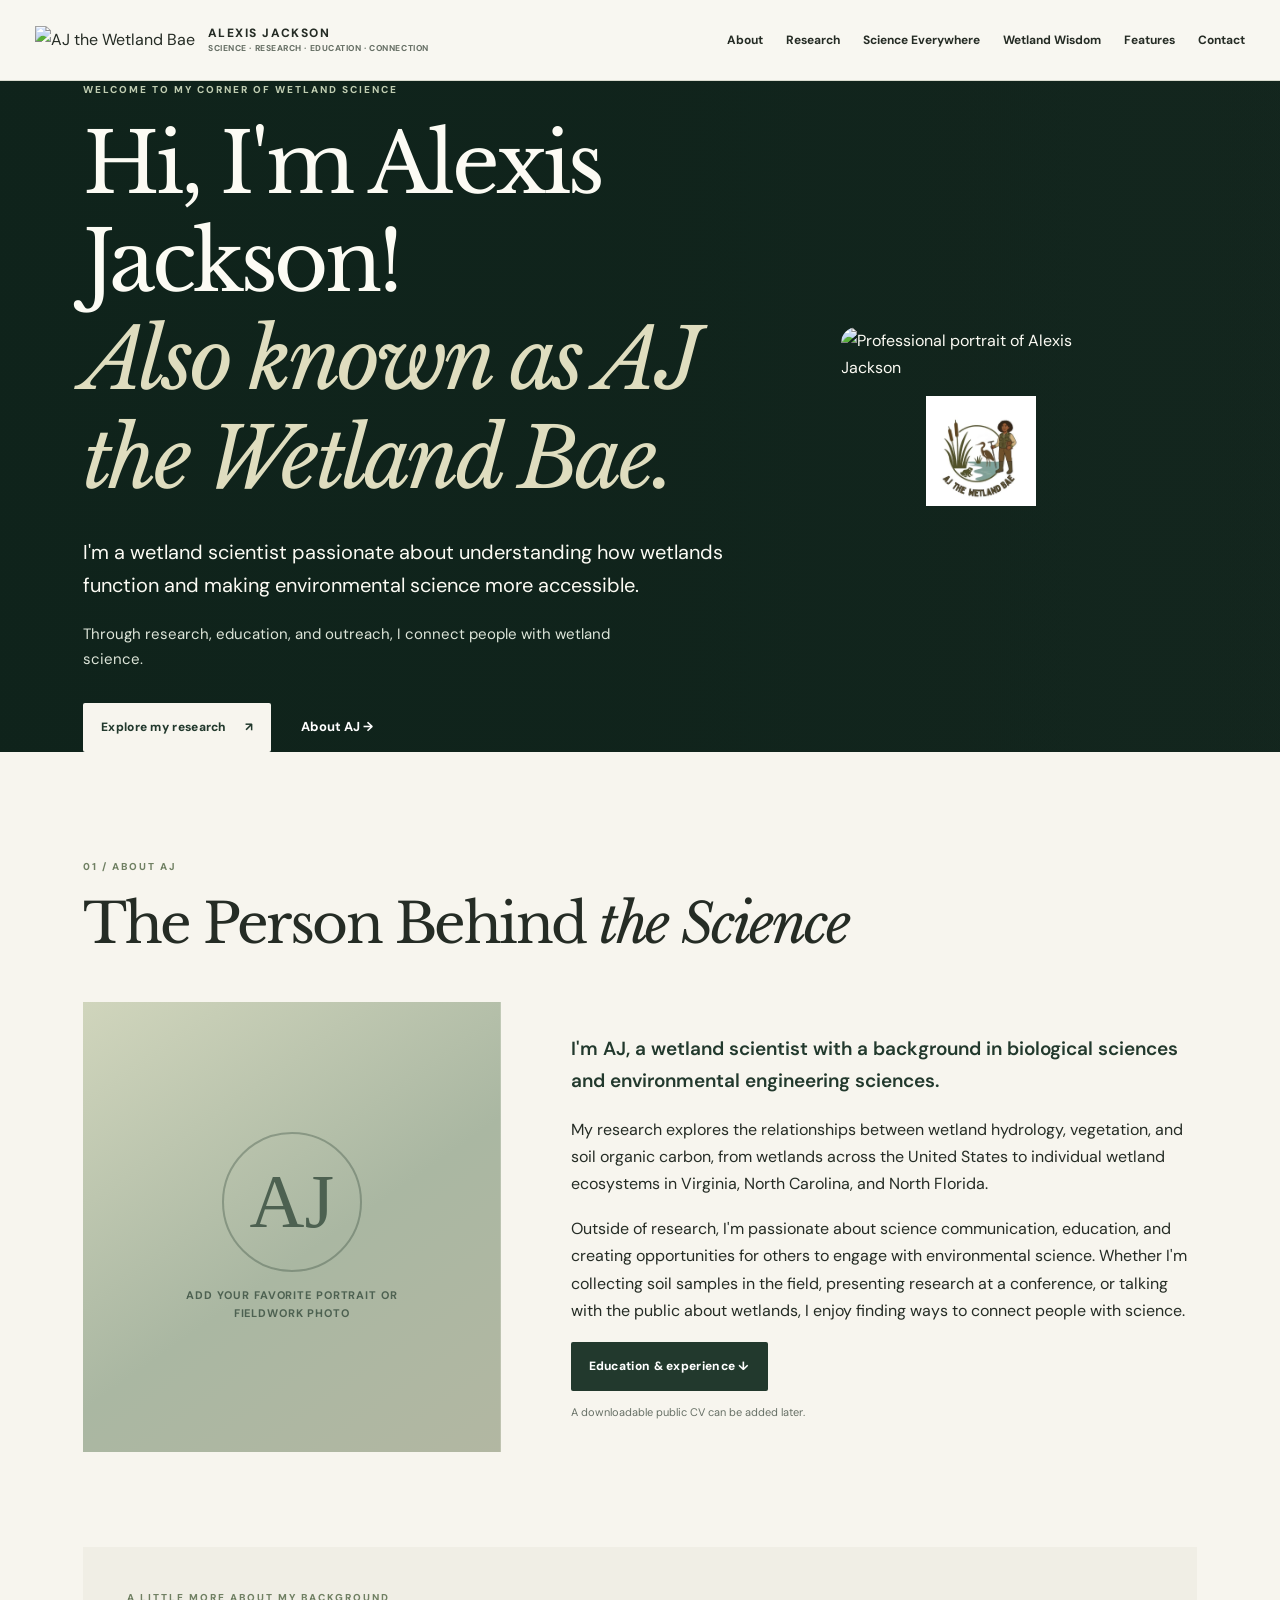
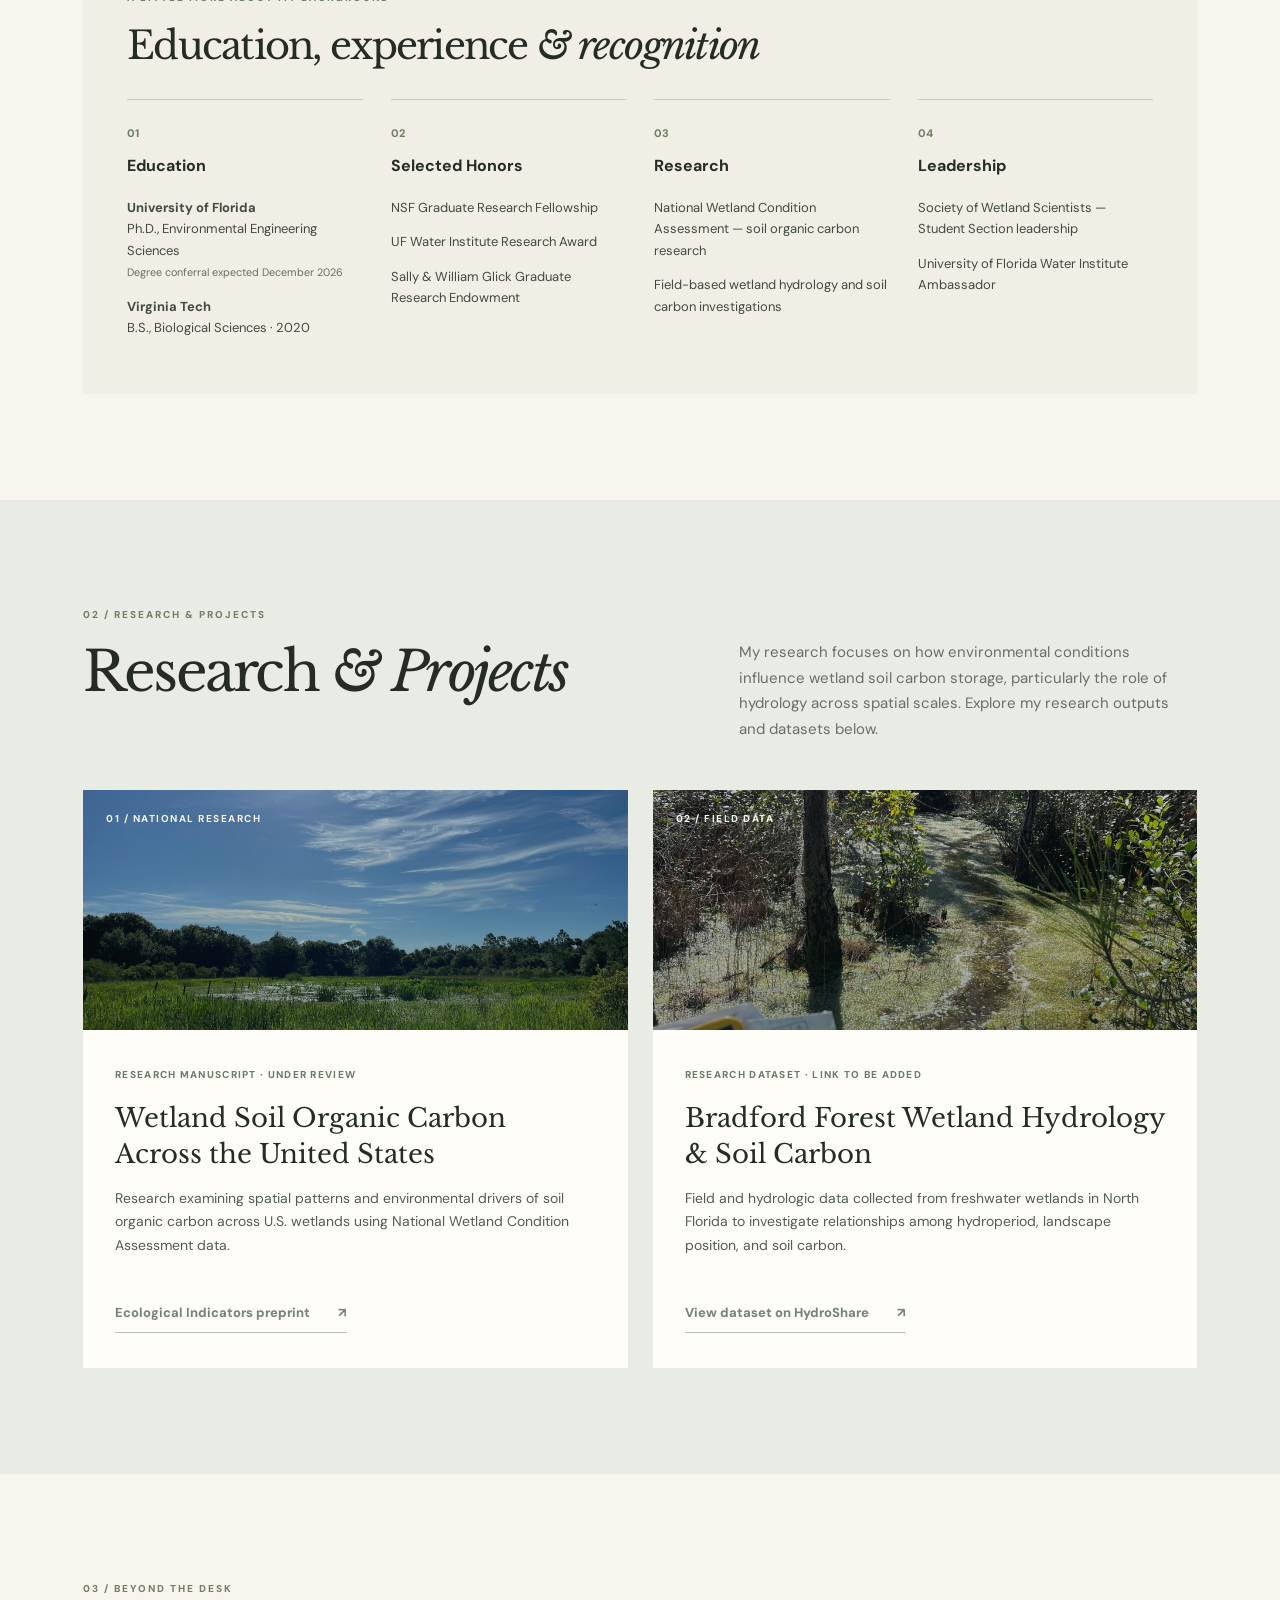
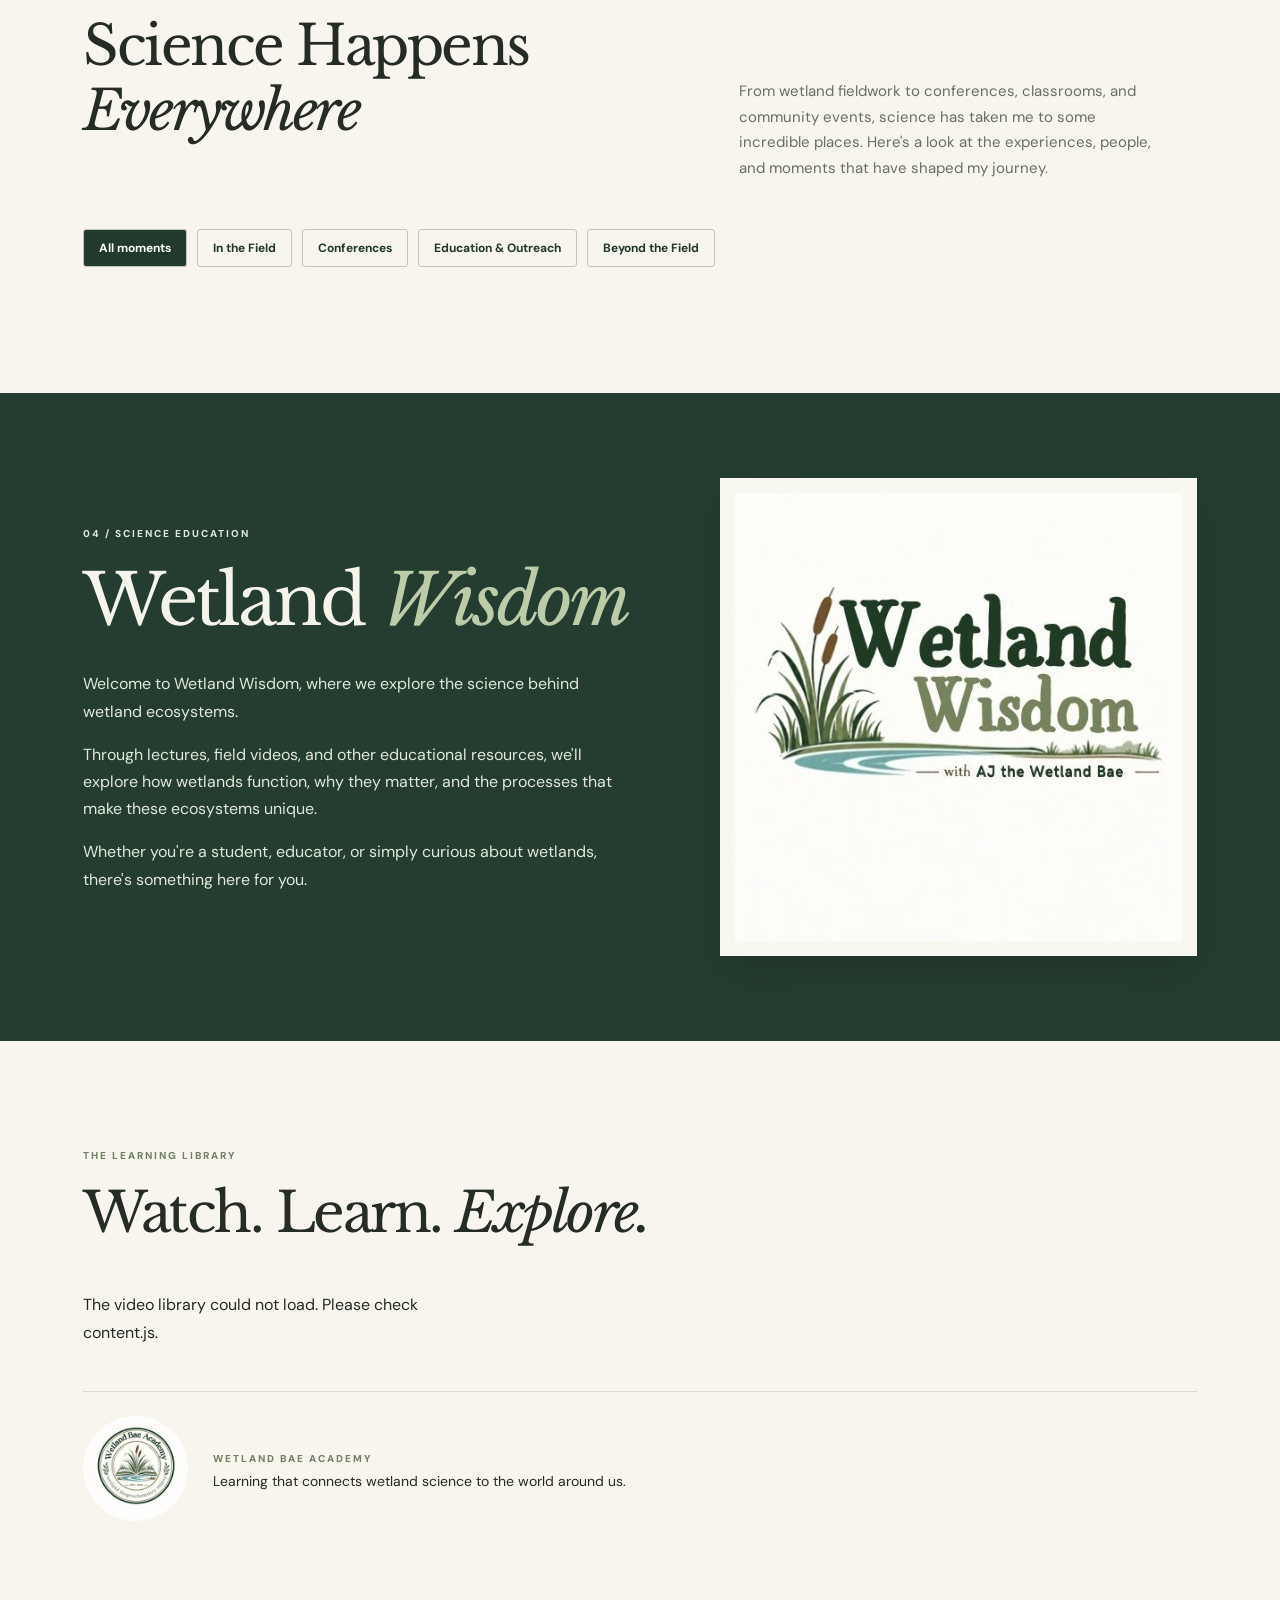
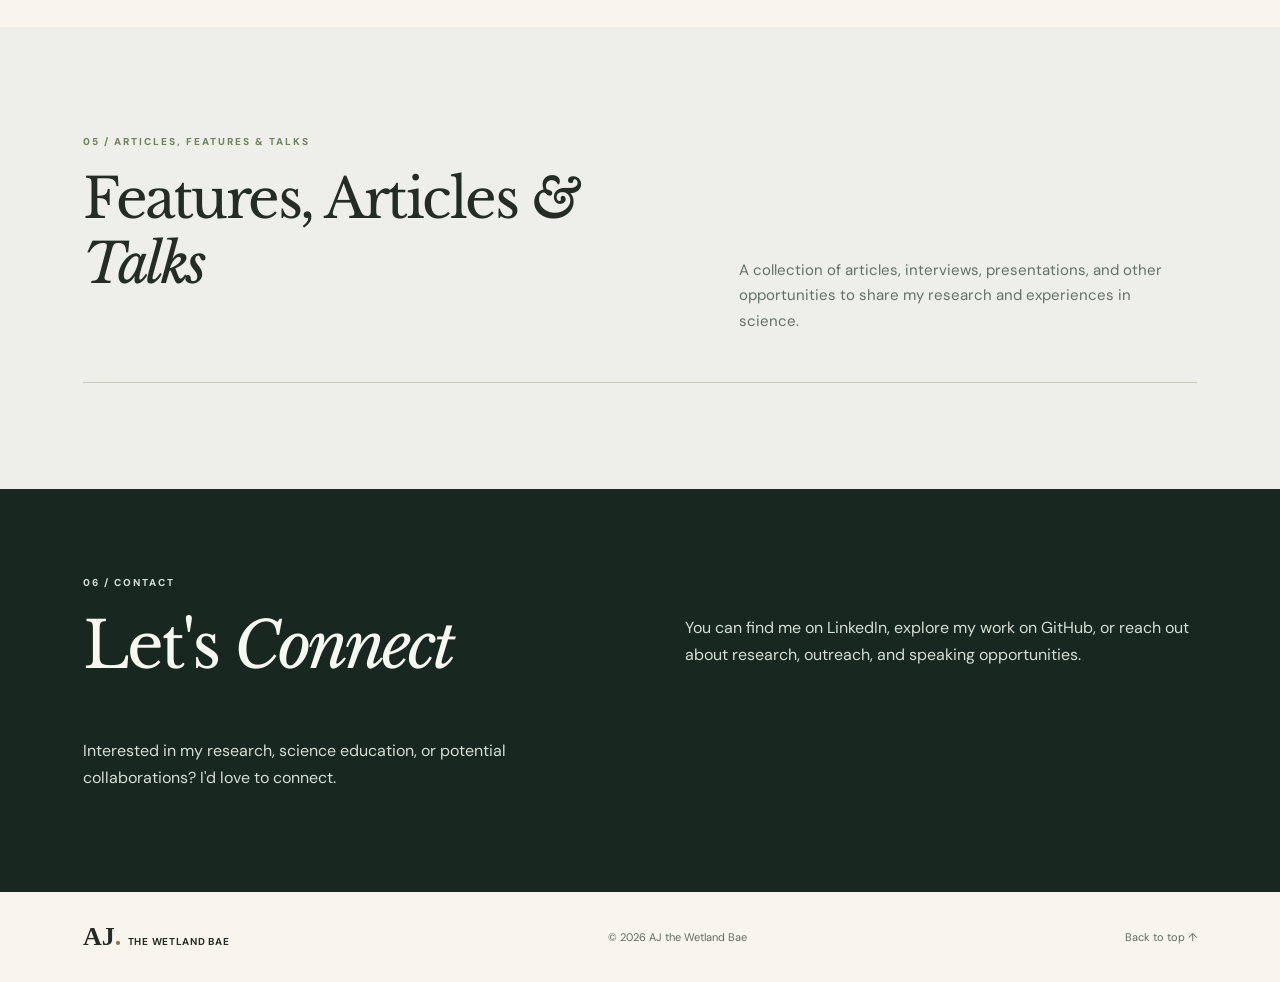
==== commit c53cc75f: "Update index.html" ====
--- a/index.html
+++ b/index.html
@@ -1,7 +1,11 @@
 <!doctype html>
 <html lang="en"><head><meta charset="utf-8"><meta name="viewport" content="width=device-width, initial-scale=1"><meta name="theme-color" content="#24372d"><meta name="description" content="AJ the Wetland Bae: wetland research, soil organic carbon, science education, and outreach."><title>Alexis Jackson | AJ the Wetland Bae</title><link rel="stylesheet" href="styles.css"><script defer src="content.js"></script><script defer src="script.js"></script></head>
 <body><a class="skip" href="#main">Skip to content</a>
-<header class="site-header"><div class="nav-wrap"><a href="#home" class="wordmark"><span class="wordmark-aj">AJ<span class="dot">.</span></span><span class="wordmark-sub">
+<header class="site-header"><div class="nav-wrap"><a href="#home" class="wordmark"><img
+  src="assets/aj-logo-transparent.png"
+  alt="AJ the Wetland Bae"
+  class="wordmark-logo"
+><span class="wordmark-sub">
   ALEXIS JACKSON
   <small>SCIENCE · RESEARCH · EDUCATION · CONNECTION</small>
 </span></a><button class="menu-button" aria-expanded="false" aria-controls="nav" aria-label="Toggle navigation"><span></span><span></span><span></span></button><nav id="nav" aria-label="Main navigation"><a href="#about">About</a><a href="#research">Research</a><a href="#everywhere">Science Everywhere</a><a href="#wisdom">Wetland Wisdom</a><a href="#features">Features</a><a href="#contact">Contact</a></nav></div></header>
--- a/styles.css
+++ b/styles.css
@@ -1,89 +1,226 @@
 @import url('https://fonts.googleapis.com/css2?family=DM+Sans:wght@400;500;600;700&family=Libre+Baskerville:ital,wght@0,400;0,700;1,400&display=swap');
-:root{--forest:#22392d;--deep:#182820;--sage:#708063;--cream:#f7f5ee;--paper:#f0eee5;--ink:#252c25;--muted:#677066;--line:#d9dbcf;--teal:#80a6a0;--brown:#8c7858}*{box-sizing:border-box}html{scroll-behavior:smooth;scroll-padding-top:84px}body{margin:0;background:var(--cream);color:var(--ink);font-family:'DM Sans',Arial,sans-serif;font-size:16px;line-height:1.7}h1,h2,h3,h4,p{margin-top:0}h1,h2,h3{line-height:1.18}h1,h2,.credentials-header h3{font-family:'Libre Baskerville',Georgia,serif;font-weight:400;letter-spacing:-.045em}h2{font-size:clamp(2.1rem,4.3vw,4.05rem)}h2 em,h1 em,.credentials-header em{font-weight:400}a{color:inherit}img{max-width:100%;display:block}.wrap{max-width:1170px;padding:0 28px;margin:0 auto}.section{padding-top:106px;padding-bottom:106px}.skip{position:absolute;left:-999px;top:0;background:white;padding:10px;z-index:10}.skip:focus{left:10px}.site-header{position:sticky;top:0;background:rgba(248,247,241,.97);border-bottom:1px solid var(--line);z-index:20;backdrop-filter:blur(10px)}.nav-wrap{max-width:1270px;margin:auto;min-height:80px;display:flex;align-items:center;justify-content:space-between;padding:8px 30px;gap:25px}.wordmark{display:flex;align-items:center;gap:13px;text-decoration:none;white-space:nowrap}.wordmark-aj{font:700 38px Georgia,serif;letter-spacing:-3px;color:var(--forest)}.dot,.footer-mark span{color:var(--brown)}.wordmark-sub{font-size:12px;font-weight:800;letter-spacing:.12em;line-height:1.4}.wordmark-sub small{display:block;font-size:8.5px;letter-spacing:.065em;color:var(--muted);margin-top:2px}.site-header nav{display:flex;align-items:center;gap:23px}.site-header nav a{font-size:12px;font-weight:700;text-decoration:none;white-space:nowrap}.site-header nav a:hover,.site-header nav a:focus-visible{color:#69856f}.menu-button{display:none;border:0;background:transparent;padding:8px;cursor:pointer}.menu-button span{display:block;width:23px;height:2px;background:var(--forest);margin:5px}.hero{min-height:660px;background:var(--deep);position:relative;color:#fcfbf4;overflow:hidden}.hero-image{position:absolute;inset:0;background:linear-gradient(100deg,rgba(15,34,27,.15),rgba(17,39,31,.55)),url('assets/swamp.svg') center/cover no-repeat;opacity:.62}.hero-overlay{position:absolute;inset:0;background:linear-gradient(90deg,rgba(15,35,27,.98) 0%,rgba(15,35,27,.86) 48%,rgba(15,35,27,.35) 100%)}.hero-grid{min-height:660px;display:grid;grid-template-columns:1.4fr .65fr;gap:70px;align-items:center;position:relative}.hero h1{font-size:clamp(3.4rem,6.5vw,6.2rem);margin-bottom:28px}.hero h1 em{color:#dfddbf}.hero-intro{font-size:20px;line-height:1.65;max-width:660px}.hero-secondary{font-size:15px;max-width:580px;color:#dde5d9}.hero-logo{align-self:center;max-width:345px;background:#f7f6ef;padding:14px 14px 16px;transform:rotate(2deg);box-shadow:0 20px 60px rgba(0,0,0,.25)}.hero-logo img{width:100%;aspect-ratio:1;object-fit:contain;mix-blend-mode:multiply}.hero-logo span{display:block;text-align:center;color:var(--forest);font-size:8px;letter-spacing:.16em;font-weight:800;margin:10px 0 0}.eyebrow{font-size:10px;font-weight:800;letter-spacing:.2em;color:var(--sage);text-transform:uppercase;margin-bottom:17px}.light-eyebrow{color:#c0cdb2}.actions{display:flex;align-items:center;gap:30px;flex-wrap:wrap;margin-top:30px}.btn{display:inline-flex;gap:18px;align-items:center;justify-content:space-between;text-decoration:none;font-size:12px;font-weight:800;letter-spacing:.025em;padding:14px 18px;min-height:49px;border-radius:2px;transition:transform .2s,background .2s}.btn:hover{transform:translateY(-2px)}.btn-cream{background:var(--cream);color:var(--forest)}.btn-dark{background:var(--forest);color:white}.link-light{color:white;text-decoration:none;font-weight:700;font-size:13px}.section-heading{margin-bottom:40px}.section-heading h2{max-width:850px}.section-heading.split{display:grid;grid-template-columns:1fr .75fr;gap:45px;align-items:end}.section-heading.split>p{max-width:430px;color:var(--muted);font-size:15px;margin:0 0 8px}.about-grid{display:grid;grid-template-columns:.8fr 1.2fr;gap:70px;align-items:center}.visual-placeholder{display:flex;align-items:center;justify-content:center;flex-direction:column;gap:14px;text-align:center;position:relative;background:linear-gradient(145deg,#d0d5bc,#aab7a2 55%,#b2b7a2);min-height:450px;padding:30px;color:#4d6151}.profile-image{background-position:center;background-size:cover}.placeholder-icon{height:140px;width:140px;border:2px solid rgba(35,58,44,.3);border-radius:50%;display:grid;place-items:center;font:76px Georgia,serif}.visual-placeholder span{font-size:11px;letter-spacing:.08em;max-width:230px;text-transform:uppercase;font-weight:700}.about-text p{font-size:16px;margin-bottom:18px}.about-text p:first-child{font-size:19px;color:var(--forest);font-weight:600}.helper{display:block;color:var(--muted);font-size:11px;margin-top:12px}.credentials{margin-top:95px;background:var(--paper);padding:42px 44px}.credentials-header h3{font-size:clamp(1.7rem,3vw,2.6rem);margin-bottom:30px}.credentials-grid{display:grid;grid-template-columns:repeat(4,1fr);gap:28px}.credentials-grid article{border-top:1px solid #c8cbbb;padding-top:18px}.credentials-grid h4{font-size:16px;margin:7px 0 18px}.credentials-grid p{font-size:13px;line-height:1.65;color:#434a41}.credentials-grid small{color:var(--muted)}.credential-icon{font-size:11px;font-weight:800;color:var(--sage)}.research-section{background:#e9ece4}.project-grid{display:grid;grid-template-columns:repeat(2,1fr);gap:25px}.project-card{background:#fffdf8}.project-image{height:240px;position:relative;overflow:hidden}.project-image.national{background:radial-gradient(circle at 70% 45%,#859f89 0%,#607a68 35%,#2e4a3b 80%)}.project-image.bradford{background:radial-gradient(circle at 35% 45%,#849e9a 0%,#566f5e 33%,#273e35 85%)}.project-number{position:absolute;top:20px;left:23px;color:#f5f5ed;font-size:10px;letter-spacing:.15em;font-weight:700}.abstract-graphic.circles{width:280px;height:280px;border-radius:50%;border:25px solid rgba(245,245,221,.18);position:absolute;right:11%;top:30px;box-shadow:0 0 0 25px rgba(245,245,221,.13),0 0 0 65px rgba(245,245,221,.07)}.abstract-graphic.contours{height:250px;width:250px;border:3px solid #b4c5ad;border-radius:36% 64% 55% 45%/44% 36% 64% 56%;position:absolute;left:25%;top:50px;transform:rotate(30deg);box-shadow:0 0 0 22px rgba(222,231,216,.22),0 0 0 48px rgba(222,231,216,.11)}.project-info{padding:29px 32px 35px}.meta{font-size:10px;letter-spacing:.13em;font-weight:800;color:#6b7b6a}.project-info h3{font:400 26px/1.35 'Libre Baskerville',Georgia,serif;margin:15px 0}.project-info p{font-size:14px;color:#535c51;min-height:93px}.resource-link{display:inline-flex;justify-content:space-between;gap:28px;font-weight:800;text-decoration:none;font-size:13px;border-bottom:1px solid var(--forest);padding:8px 0;color:var(--forest)}.disabled-link{opacity:.62;cursor:default;border-color:#939d8b}.filters{display:flex;gap:10px;flex-wrap:wrap;margin-bottom:30px}.filter{border:1px solid #bec8bb;background:transparent;color:var(--forest);font:700 12px 'DM Sans',sans-serif;padding:10px 15px;cursor:pointer;border-radius:3px}.filter.active,.filter:hover{background:var(--forest);color:white}.gallery-grid{display:grid;grid-template-columns:repeat(2,1fr);gap:24px}.gallery-item{border:1px solid var(--line);background:#fffdf9;overflow:hidden}.gallery-photo{height:255px;display:flex;align-items:center;justify-content:center;text-align:center;background:linear-gradient(140deg,#d7dfd3,#a4b8ac 52%,#758f82);background-position:center;background-size:cover}.gallery-item:nth-child(2) .gallery-photo{background-color:#c3c7b7;background-image:linear-gradient(155deg,#d9d6c4,#b4baa9)}.gallery-item:nth-child(3) .gallery-photo{background-color:#c5d6d0;background-image:linear-gradient(155deg,#e2e2d4,#9aaf9d)}.gallery-item:nth-child(4) .gallery-photo{background-color:#b9b8aa;background-image:linear-gradient(155deg,#ded9cd,#b1bbad)}.gallery-photo span{border:1px solid rgba(32,55,40,.4);padding:13px 18px;max-width:80%;font-size:10px;font-weight:800;letter-spacing:.08em;background:rgba(255,255,255,.44)}.gallery-text{padding:22px 25px 26px}.gallery-text h3{font-size:20px;font-family:'Libre Baskerville',Georgia,serif;font-weight:400;margin:0 0 9px}.gallery-text p{font-size:13px;color:var(--muted);margin:0}.wisdom-section{background:#253d30;color:#f4f4eb;padding:85px 0}.wisdom-grid{display:grid;grid-template-columns:1fr .85fr;gap:75px;align-items:center}.wisdom-grid h2{font-size:clamp(3rem,5.5vw,5.3rem);margin-bottom:28px}.wisdom-grid h2 em{color:#bccba8}.wisdom-grid p{max-width:540px;color:#e0e8d9}.wisdom-logo{background:#f9f8f0;border:15px solid #f9f8f0;box-shadow:0 18px 50px rgba(0,0,0,.13)}.video-grid{display:grid;grid-template-columns:repeat(3,1fr);gap:20px}.video-card{background:#f0eee5;border:1px solid var(--line)}.video-thumb{background:linear-gradient(140deg,#80978b,#3d6054);height:195px;display:flex;align-items:center;justify-content:center;position:relative}.video-card:nth-child(2) .video-thumb{background:linear-gradient(150deg,#b0ae90,#566b55)}.video-card:nth-child(3) .video-thumb{background:linear-gradient(150deg,#96afa5,#466868)}.video-thumb>span{color:#e8eee5;text-align:center;font-weight:800;letter-spacing:.11em;font-size:11px}.video-thumb iframe{border:0;width:100%;height:100%}.video-body{padding:22px}.video-body small{letter-spacing:.1em;color:var(--sage);font-weight:800;font-size:10px}.video-body h3{font:400 21px/1.4 'Libre Baskerville',serif;margin:10px 0}.video-body p{font-size:13px;color:#616b60;margin:0}.academy-bar{margin-top:45px;border-top:1px solid var(--line);padding-top:24px;display:flex;align-items:center;gap:25px}.academy-bar img{width:105px;height:105px;object-fit:contain;border-radius:50%}.academy-bar p{margin:0;font-size:14px}.features-section{background:#eeefe8}.media-list{border-top:1px solid #c5ccbe}.media-row{padding:22px 2px;border-bottom:1px solid #c5ccbe;display:grid;grid-template-columns:50px 1fr auto;align-items:center;gap:20px}.media-row .index{font-size:12px;color:var(--sage);font-weight:800}.media-row h3{font:400 21px/1.3 'Libre Baskerville',serif;margin:0 0 7px}.media-row p{font-size:13px;color:var(--muted);margin:0}.media-row a{font-size:12px;font-weight:800;text-decoration:none;border-bottom:1px solid var(--forest)}.media-row .pending{color:#849081;font-size:10px;font-weight:800;letter-spacing:.08em}.contact-section{background:var(--deep);padding:85px 0;color:#f7f8f2}.contact-grid{display:grid;grid-template-columns:1fr 1fr;gap:90px}.contact-grid h2{font-size:clamp(3rem,5vw,4.8rem)}.contact-grid p{color:#d5ded4}.contact-grid>div:nth-child(2){padding-top:40px}.contact-links{display:flex;flex-wrap:wrap;gap:12px;margin-top:25px}.contact-links a{padding:11px 15px;border:1px solid #94a39a;text-decoration:none;font-size:12px;font-weight:700}.contact-links a:hover{background:#445c4a}.footer-content{display:flex;align-items:center;justify-content:space-between;min-height:90px;gap:20px}.footer-content>a{text-decoration:none}.footer-mark{font:700 26px Georgia,serif}.footer-mark small{font:700 10px 'DM Sans',sans-serif;letter-spacing:.07em}.footer-content>span,.footer-content>a:last-child{font-size:11px;color:#626d62}@media(max-width:1000px){.nav-wrap{padding:8px 20px}.site-header nav{gap:13px}.site-header nav a{font-size:11px}.wordmark-sub small{font-size:7px}.hero-grid{gap:35px}.credentials-grid{grid-template-columns:repeat(2,1fr)}}@media(max-width:760px){.section{padding-top:70px;padding-bottom:70px}.wrap{padding-left:21px;padding-right:21px}.nav-wrap{min-height:70px}.menu-button{display:block}.site-header nav{display:none;position:absolute;left:0;right:0;top:70px;background:#f9f8f2;border-bottom:1px solid var(--line);padding:15px 23px 24px;flex-direction:column;align-items:flex-start;gap:14px}.site-header nav.open{display:flex}.site-header nav a{font-size:14px;width:100%;padding:4px 0}.wordmark-aj{font-size:33px}.wordmark-sub{font-size:10px}.wordmark-sub small{font-size:7px}.hero-grid{grid-template-columns:1fr;gap:24px;padding-top:60px;padding-bottom:55px;min-height:0}.hero{min-height:0}.hero h1{font-size:clamp(2.75rem,11vw,4.2rem)}.hero-intro{font-size:17px}.hero-logo{width:185px;max-width:55%;justify-self:end}.hero-overlay{background:linear-gradient(90deg,rgba(15,35,27,.97),rgba(15,35,27,.78))}.section-heading.split,.about-grid,.project-grid,.wisdom-grid,.contact-grid{grid-template-columns:1fr;gap:26px}.section-heading.split{align-items:initial}.about-grid .profile-image{min-height:290px;max-width:500px}.credentials{padding:25px 20px;margin-top:55px}.credentials-grid{grid-template-columns:1fr 1fr;gap:20px}.gallery-grid{grid-template-columns:1fr}.video-grid{grid-template-columns:1fr}.video-thumb{height:220px}.wisdom-section{padding:65px 0}.wisdom-logo{width:100%;max-width:460px}.media-row{grid-template-columns:28px 1fr;gap:8px}.media-row>a,.media-row>.pending{grid-column:2}.contact-grid>div:nth-child(2){padding-top:0}.footer-content{flex-wrap:wrap;padding-top:20px;padding-bottom:20px}.footer-content>span{width:100%;order:3}}@media(max-width:420px){.wordmark-sub small{letter-spacing:0;font-size:6.5px}.credentials-grid{grid-template-columns:1fr}.hero-logo{max-width:58%}.project-info{padding:25px}.media-row h3{font-size:18px}}@media(prefers-reduced-motion:reduce){html{scroll-behavior:auto}.btn{transition:none}}
-
-/* ====================================
-   ALEXIS JACKSON HOMEPAGE UPDATES
-   ==================================== */
-
-/* Smaller subtitle underneath Alexis Jackson */
-.hero-copy h1 .hero-subtitle {
-  display: block;
-  font-size: clamp(1.15rem, 2.5vw, 1.8rem);
-  font-weight: 400;
-  line-height: 1.4;
-  margin-top: 12px;
-}
-
-/* Headshot and logo placement */
-.hero-logo {
-  display: flex;
-  flex-direction: column;
-  justify-content: center;
-  align-items: center;
-  gap: 18px;
-}
-
-/* Professional headshot */
-.hero-logo img.hero-headshot {
-  width: min(100%, 340px);
-  height: 420px;
-  object-fit: cover;
-  object-position: center top;
-  border-radius: 16px;
-  display: block;
-}
-
-/* Smaller Wetland Bae logo */
-.hero-logo img.hero-brand-logo {
-  width: 125px;
-  height: 125px;
-  object-fit: contain;
-  border-radius: 50%;
-  display: block;
-}
-
-/* Mobile adjustments */
-@media (max-width: 768px) {
-  .hero-logo img.hero-headshot {
-    width: min(100%, 280px);
-    height: 340px;
-  }
-
-  .hero-logo img.hero-brand-logo {
-    width: 105px;
-    height: 105px;
-  }
-}
-
-/* NATIONAL RESEARCH PHOTO */
-.project-image.national {
-  background-image:
-    linear-gradient(
-      rgba(18, 35, 28, 0.20),
-      rgba(18, 35, 28, 0.35)
-    ),
-    url("photos/WetlandPhoto (1).jpg");
-
-  background-position: center;
-  background-size: cover;
-  background-repeat: no-repeat;
-}
-
-/* BRADFORD FOREST PHOTO */
-.project-image.bradford {
-  background-image:
-    linear-gradient(
-      rgba(18, 35, 28, 0.20),
-      rgba(18, 35, 28, 0.35)
-    ),
-    url("photos/WetlandPhoto (2).jpg");
-
-  background-position: center;
-  background-size: cover;
-  background-repeat: no-repeat;
-}
-
-/* REMOVE THE OLD DECORATIVE SHAPES */
-.project-image .abstract-graphic {
-  display: none;
-}
+
+:root {
+  --forest: #22392d;
+  --deep: #182820;
+  --sage: #708063;
+  --cream: #f7f5ee;
+  --paper: #f0eee5;
+  --ink: #252c25;
+  --muted: #677066;
+  --line: #d9dbcf;
+  --teal: #80a6a0;
+  --brown: #8c7858;
+}
+
+* { box-sizing: border-box; }
+html { scroll-behavior: smooth; scroll-padding-top: 84px; }
+body { margin: 0; background: var(--cream); color: var(--ink); font-family: 'DM Sans', Arial, sans-serif; font-size: 16px; line-height: 1.7; }
+h1, h2, h3, h4, p { margin-top: 0; }
+h1, h2, h3 { line-height: 1.18; }
+h1, h2, .credentials-header h3 { font-family: 'Libre Baskerville', Georgia, serif; font-weight: 400; letter-spacing: -.045em; }
+h2 { font-size: clamp(2.1rem, 4.3vw, 4.05rem); }
+h2 em, h1 em, .credentials-header em { font-weight: 400; }
+a { color: inherit; }
+img { max-width: 100%; display: block; }
+
+.wrap { max-width: 1170px; padding: 0 28px; margin: 0 auto; }
+.section { padding-top: 106px; padding-bottom: 106px; }
+.skip { position: absolute; left: -999px; top: 0; background: white; padding: 10px; z-index: 10; }
+.skip:focus { left: 10px; }
+
+.site-header { position: sticky; top: 0; background: rgba(248, 247, 241, .97); border-bottom: 1px solid var(--line); z-index: 20; backdrop-filter: blur(10px); }
+.nav-wrap { max-width: 1270px; margin: auto; min-height: 80px; display: flex; align-items: center; justify-content: space-between; padding: 8px 30px; gap: 25px; }
+.wordmark { display: flex; align-items: center; gap: 13px; text-decoration: none; white-space: nowrap; }
+.wordmark-aj { font: 700 38px Georgia, serif; letter-spacing: -3px; color: var(--forest); }
+.dot, .footer-mark span { color: var(--brown); }
+.wordmark-sub { font-size: 12px; font-weight: 800; letter-spacing: .12em; line-height: 1.4; }
+.wordmark-sub small { display: block; font-size: 8.5px; letter-spacing: .065em; color: var(--muted); margin-top: 2px; }
+.site-header nav { display: flex; align-items: center; gap: 23px; }
+.site-header nav a { font-size: 12px; font-weight: 700; text-decoration: none; white-space: nowrap; }
+.site-header nav a:hover, .site-header nav a:focus-visible { color: #69856f; }
+.menu-button { display: none; border: 0; background: transparent; padding: 8px; cursor: pointer; }
+.menu-button span { display: block; width: 23px; height: 2px; background: var(--forest); margin: 5px; }
+
+.hero { min-height: 660px; background: var(--deep); position: relative; color: #fcfbf4; overflow: hidden; }
+.hero-image { position: absolute; inset: 0; background: linear-gradient(100deg, rgba(15, 34, 27, .15), rgba(17, 39, 31, .55)), url('assets/swamp.svg') center/cover no-repeat; opacity: .62; }
+.hero-overlay { position: absolute; inset: 0; background: linear-gradient(90deg, rgba(15, 35, 27, .98) 0%, rgba(15, 35, 27, .86) 48%, rgba(15, 35, 27, .35) 100%); }
+.hero-grid { min-height: 660px; display: grid; grid-template-columns: 1.2fr 0.8fr; gap: 32px; align-items: center; position: relative; }
+.hero h1 { font-size: clamp(3.4rem, 6.5vw, 6.2rem); margin-bottom: 28px; }
+.hero h1 em { color: #dfddbf; }
+.hero-intro { font-size: 20px; line-height: 1.65; max-width: 660px; }
+.hero-secondary { font-size: 15px; max-width: 580px; color: #dde5d9; }
+
+/* HERO LOGO CLEANUP (NO WHITE BOX) */
+.hero-logo { display: flex; flex-direction: column; align-items: center; justify-content: center; gap: 14px; max-width: 320px; margin: 0 auto; background: transparent; padding: 0; box-shadow: none; transform: none; }
+.hero-logo img.hero-headshot { width: 100%; max-width: 280px; height: auto; object-fit: contain; display: block; border-radius: 16px; background: transparent; }
+.hero-logo img.hero-brand-logo { width: 110px; height: 110px; object-fit: contain; display: block; background: transparent; }
+
+.eyebrow { font-size: 10px; font-weight: 800; letter-spacing: .2em; color: var(--sage); text-transform: uppercase; margin-bottom: 17px; }
+.light-eyebrow { color: #c0cdb2; }
+.actions { display: flex; align-items: center; gap: 30px; flex-wrap: wrap; margin-top: 30px; }
+.btn { display: inline-flex; gap: 18px; align-items: center; justify-content: space-between; text-decoration: none; font-size: 12px; font-weight: 800; letter-spacing: .025em; padding: 14px 18px; min-height: 49px; border-radius: 2px; transition: transform .2s, background .2s; }
+.btn:hover { transform: translateY(-2px); }
+.btn-cream { background: var(--cream); color: var(--forest); }
+.btn-dark { background: var(--forest); color: white; }
+.link-light { color: white; text-decoration: none; font-weight: 700; font-size: 13px; }
+
+.section-heading { margin-bottom: 40px; }
+.section-heading h2 { max-width: 850px; }
+.section-heading.split { display: grid; grid-template-columns: 1fr .75fr; gap: 45px; align-items: end; }
+.section-heading.split > p { max-width: 430px; color: var(--muted); font-size: 15px; margin: 0 0 8px; }
+
+.about-grid { display: grid; grid-template-columns: .8fr 1.2fr; gap: 70px; align-items: center; }
+.visual-placeholder { display: flex; align-items: center; justify-content: center; flex-direction: column; gap: 14px; text-align: center; position: relative; background: linear-gradient(145deg, #d0d5bc, #aab7a2 55%, #b2b7a2); min-height: 450px; padding: 30px; color: #4d6151; }
+.profile-image { background-position: center; background-size: cover; }
+.placeholder-icon { height: 140px; width: 140px; border: 2px solid rgba(35, 58, 44, .3); border-radius: 50%; display: grid; place-items: center; font: 76px Georgia, serif; }
+.visual-placeholder span { font-size: 11px; letter-spacing: .08em; max-width: 230px; text-transform: uppercase; font-weight: 700; }
+.about-text p { font-size: 16px; margin-bottom: 18px; }
+.about-text p:first-child { font-size: 19px; color: var(--forest); font-weight: 600; }
+.helper { display: block; color: var(--muted); font-size: 11px; margin-top: 12px; }
+
+.credentials { margin-top: 95px; background: var(--paper); padding: 42px 44px; }
+.credentials-header h3 { font-size: clamp(1.7rem, 3vw, 2.6rem); margin-bottom: 30px; }
+.credentials-grid { display: grid; grid-template-columns: repeat(4, 1fr); gap: 28px; }
+.credentials-grid article { border-top: 1px solid #c8cbbb; padding-top: 18px; }
+.credentials-grid h4 { font-size: 16px; margin: 7px 0 18px; }
+.credentials-grid p { font-size: 13px; line-height: 1.65; color: #434a41; }
+.credentials-grid small { color: var(--muted); }
+.credential-icon { font-size: 11px; font-weight: 800; color: var(--sage); }
+
+.research-section { background: #e9ece4; }
+.project-grid { display: grid; grid-template-columns: repeat(2, 1fr); gap: 25px; }
+.project-card { background: #fffdf8; }
+.project-image { height: 240px; position: relative; overflow: hidden; }
+.project-image.national { background-image: linear-gradient(rgba(18, 35, 28, .20), rgba(18, 35, 28, .35)), url("photos/WetlandPhoto (1).jpg"); background-position: center; background-size: cover; background-repeat: no-repeat; }
+.project-image.bradford { background-image: linear-gradient(rgba(18, 35, 28, .20), rgba(18, 35, 28, .35)), url("photos/WetlandPhoto (2).jpg"); background-position: center; background-size: cover; background-repeat: no-repeat; }
+.project-number { position: absolute; top: 20px; left: 23px; color: #f5f5ed; font-size: 10px; letter-spacing: .15em; font-weight: 700; }
+.project-info { padding: 29px 32px 35px; }
+.meta { font-size: 10px; letter-spacing: .13em; font-weight: 800; color: #6b7b6a; }
+.project-info h3 { font: 400 26px/1.35 'Libre Baskerville', Georgia, serif; margin: 15px 0; }
+.project-info p { font-size: 14px; color: #535c51; min-height: 93px; }
+.resource-link { display: inline-flex; justify-content: space-between; gap: 28px; font-weight: 800; text-decoration: none; font-size: 13px; border-bottom: 1px solid var(--forest); padding: 8px 0; color: var(--forest); }
+.disabled-link { opacity: .62; cursor: default; border-color: #939d8b; }
+
+.filters { display: flex; gap: 10px; flex-wrap: wrap; margin-bottom: 20px; }
+.filter { border: 1px solid #bec8bb; background: transparent; color: var(--forest); font: 700 12px 'DM Sans', sans-serif; padding: 10px 15px; cursor: pointer; border-radius: 3px; }
+.filter.active, .filter:hover { background: var(--forest); color: white; }
+
+/* SLIDESHOW STYLES */
+.slideshow-container { border: 1px solid var(--line); background: #fffdf9; overflow: hidden; position: relative; }
+.slideshow-slide { display: none; grid-template-columns: 1.2fr 0.8fr; align-items: stretch; }
+.slideshow-slide.active { display: grid; }
+.slideshow-photo { min-height: 380px; background-position: center; background-size: cover; background-repeat: no-repeat; position: relative; }
+.slideshow-content { padding: 40px; display: flex; flex-direction: column; justify-content: center; }
+.slideshow-content h3 { font-size: 26px; font-family: 'Libre Baskerville', Georgia, serif; font-weight: 400; margin: 0 0 14px; }
+.slideshow-content p { font-size: 15px; color: var(--muted); margin: 0 0 24px; }
+.slideshow-controls { display: flex; align-items: center; justify-content: space-between; padding: 16px 25px; background: var(--paper); border-top: 1px solid var(--line); }
+.slideshow-btns { display: flex; gap: 10px; }
+.slide-btn { background: var(--forest); color: white; border: 0; padding: 10px 18px; font-weight: 700; font-size: 12px; cursor: pointer; border-radius: 3px; }
+.slide-btn:hover { background: #2c4b3a; }
+.slide-counter { font-size: 12px; font-weight: 800; letter-spacing: .1em; color: var(--muted); }
+
+.wisdom-section { background: #253d30; color: #f4f4eb; padding: 85px 0; }
+.wisdom-grid { display: grid; grid-template-columns: 1fr .85fr; gap: 75px; align-items: center; }
+.wisdom-grid h2 { font-size: clamp(3rem, 5.5vw, 5.3rem); margin-bottom: 28px; }
+.wisdom-grid h2 em { color: #bccba8; }
+.wisdom-grid p { max-width: 540px; color: #e0e8d9; }
+.wisdom-logo { background: #f9f8f0; border: 15px solid #f9f8f0; box-shadow: 0 18px 50px rgba(0, 0, 0, .13); }
+
+.video-grid { display: grid; grid-template-columns: repeat(3, 1fr); gap: 20px; }
+.video-card { background: #f0eee5; border: 1px solid var(--line); }
+.video-thumb { background: linear-gradient(140deg, #80978b, #3d6054); height: 195px; display: flex; align-items: center; justify-content: center; position: relative; }
+.video-card:nth-child(2) .video-thumb { background: linear-gradient(150deg, #b0ae90, #566b55); }
+.video-card:nth-child(3) .video-thumb { background: linear-gradient(150deg, #96afa5, #466868); }
+.video-thumb > span { color: #e8eee5; text-align: center; font-weight: 800; letter-spacing: .11em; font-size: 11px; }
+.video-thumb iframe { border: 0; width: 100%; height: 100%; }
+.video-body { padding: 22px; }
+.video-body small { letter-spacing: .1em; color: var(--sage); font-weight: 800; font-size: 10px; }
+.video-body h3 { font: 400 21px/1.4 'Libre Baskerville', serif; margin: 10px 0; }
+.video-body p { font-size: 13px; color: #616b60; margin: 0; }
+
+.academy-bar { margin-top: 45px; border-top: 1px solid var(--line); padding-top: 24px; display: flex; align-items: center; gap: 25px; }
+.academy-bar img { width: 105px; height: 105px; object-fit: contain; border-radius: 50%; }
+.academy-bar p { margin: 0; font-size: 14px; }
+
+.features-section { background: #eeefe8; }
+.media-list { border-top: 1px solid #c5ccbe; }
+.media-row { padding: 22px 2px; border-bottom: 1px solid #c5ccbe; display: grid; grid-template-columns: 50px 1fr auto; align-items: center; gap: 20px; }
+.media-row .index { font-size: 12px; color: var(--sage); font-weight: 800; }
+.media-row h3 { font: 400 21px/1.3 'Libre Baskerville', serif; margin: 0 0 7px; }
+.media-row p { font-size: 13px; color: var(--muted); margin: 0; }
+.media-row a { font-size: 12px; font-weight: 800; text-decoration: none; border-bottom: 1px solid var(--forest); }
+.media-row .pending { color: #849081; font-size: 10px; font-weight: 800; letter-spacing: .08em; }
+
+.contact-section { background: var(--deep); padding: 85px 0; color: #f7f8f2; }
+.contact-grid { display: grid; grid-template-columns: 1fr 1fr; gap: 90px; }
+.contact-grid h2 { font-size: clamp(3rem, 5vw, 4.8rem); }
+.contact-grid p { color: #d5ded4; }
+.contact-grid > div:nth-child(2) { padding-top: 40px; }
+.contact-links { display: flex; flex-wrap: wrap; gap: 12px; margin-top: 25px; }
+.contact-links a { padding: 11px 15px; border: 1px solid #94a39a; text-decoration: none; font-size: 12px; font-weight: 700; }
+.contact-links a:hover { background: #445c4a; }
+
+.footer-content { display: flex; align-items: center; justify-content: space-between; min-height: 90px; gap: 20px; }
+.footer-content > a { text-decoration: none; }
+.footer-mark { font: 700 26px Georgia, serif; }
+.footer-mark small { font: 700 10px 'DM Sans', sans-serif; letter-spacing: .07em; }
+.footer-content > span, .footer-content > a:last-child { font-size: 11px; color: #626d62; }
+
+@media (max-width: 1000px) {
+  .nav-wrap { padding: 8px 20px; }
+  .site-header nav { gap: 13px; }
+  .site-header nav a { font-size: 11px; }
+  .wordmark-sub small { font-size: 7px; }
+  .hero-grid { gap: 35px; }
+  .credentials-grid { grid-template-columns: repeat(2, 1fr); }
+}
+
+@media (max-width: 760px) {
+  .section { padding-top: 70px; padding-bottom: 70px; }
+  .wrap { padding-left: 21px; padding-right: 21px; }
+  .nav-wrap { min-height: 70px; }
+  .menu-button { display: block; }
+  .site-header nav { display: none; position: absolute; left: 0; right: 0; top: 70px; background: #f9f8f2; border-bottom: 1px solid var(--line); padding: 15px 23px 24px; flex-direction: column; align-items: flex-start; gap: 14px; }
+  .site-header nav.open { display: flex; }
+  .site-header nav a { font-size: 14px; width: 100%; padding: 4px 0; }
+  .wordmark-aj { font-size: 33px; }
+  .wordmark-sub { font-size: 10px; }
+  .wordmark-sub small { font-size: 7px; }
+  .hero-grid { grid-template-columns: 1fr; gap: 24px; padding-top: 60px; padding-bottom: 55px; min-height: 0; }
+  .hero { min-height: 0; }
+  .hero h1 { font-size: clamp(2.75rem, 11vw, 4.2rem); }
+  .hero-intro { font-size: 17px; }
+  .hero-logo { width: 185px; max-width: 55%; justify-self: end; }
+  .hero-overlay { background: linear-gradient(90deg, rgba(15, 35, 27, .97), rgba(15, 35, 27, .78)); }
+  .section-heading.split, .about-grid, .project-grid, .wisdom-grid, .contact-grid { grid-template-columns: 1fr; gap: 26px; }
+  .section-heading.split { align-items: initial; }
+  .about-grid .profile-image { min-height: 290px; max-width: 500px; }
+  .credentials { padding: 25px 20px; margin-top: 55px; }
+  .credentials-grid { grid-template-columns: 1fr 1fr; gap: 20px; }
+  .slideshow-slide { grid-template-columns: 1fr; }
+  .slideshow-photo { min-height: 260px; }
+  .slideshow-content { padding: 25px; }
+  .video-grid { grid-template-columns: 1fr; }
+  .video-thumb { height: 220px; }
+  .wisdom-section { padding: 65px 0; }
+  .wisdom-logo { width: 100%; max-width: 460px; }
+  .media-row { grid-template-columns: 28px 1fr; gap: 8px; }
+  .media-row > a, .media-row > .pending { grid-column: 2; }
+  .contact-grid > div:nth-child(2) { padding-top: 0; }
+  .footer-content { flex-wrap: wrap; padding-top: 20px; padding-bottom: 20px; }
+  .footer-content > span { width: 100%; order: 3; }
+}
+
+@media (max-width: 420px) {
+  .wordmark-sub small { letter-spacing: 0; font-size: 6.5px; }
+  .credentials-grid { grid-template-columns: 1fr; }
+  .hero-logo { max-width: 58%; }
+  .project-info { padding: 25px; }
+  .media-row h3 { font-size: 18px; }
+}
+
+@media (prefers-reduced-motion: reduce) {
+  html { scroll-behavior: auto; }
+  .btn { transition: none; }
+}
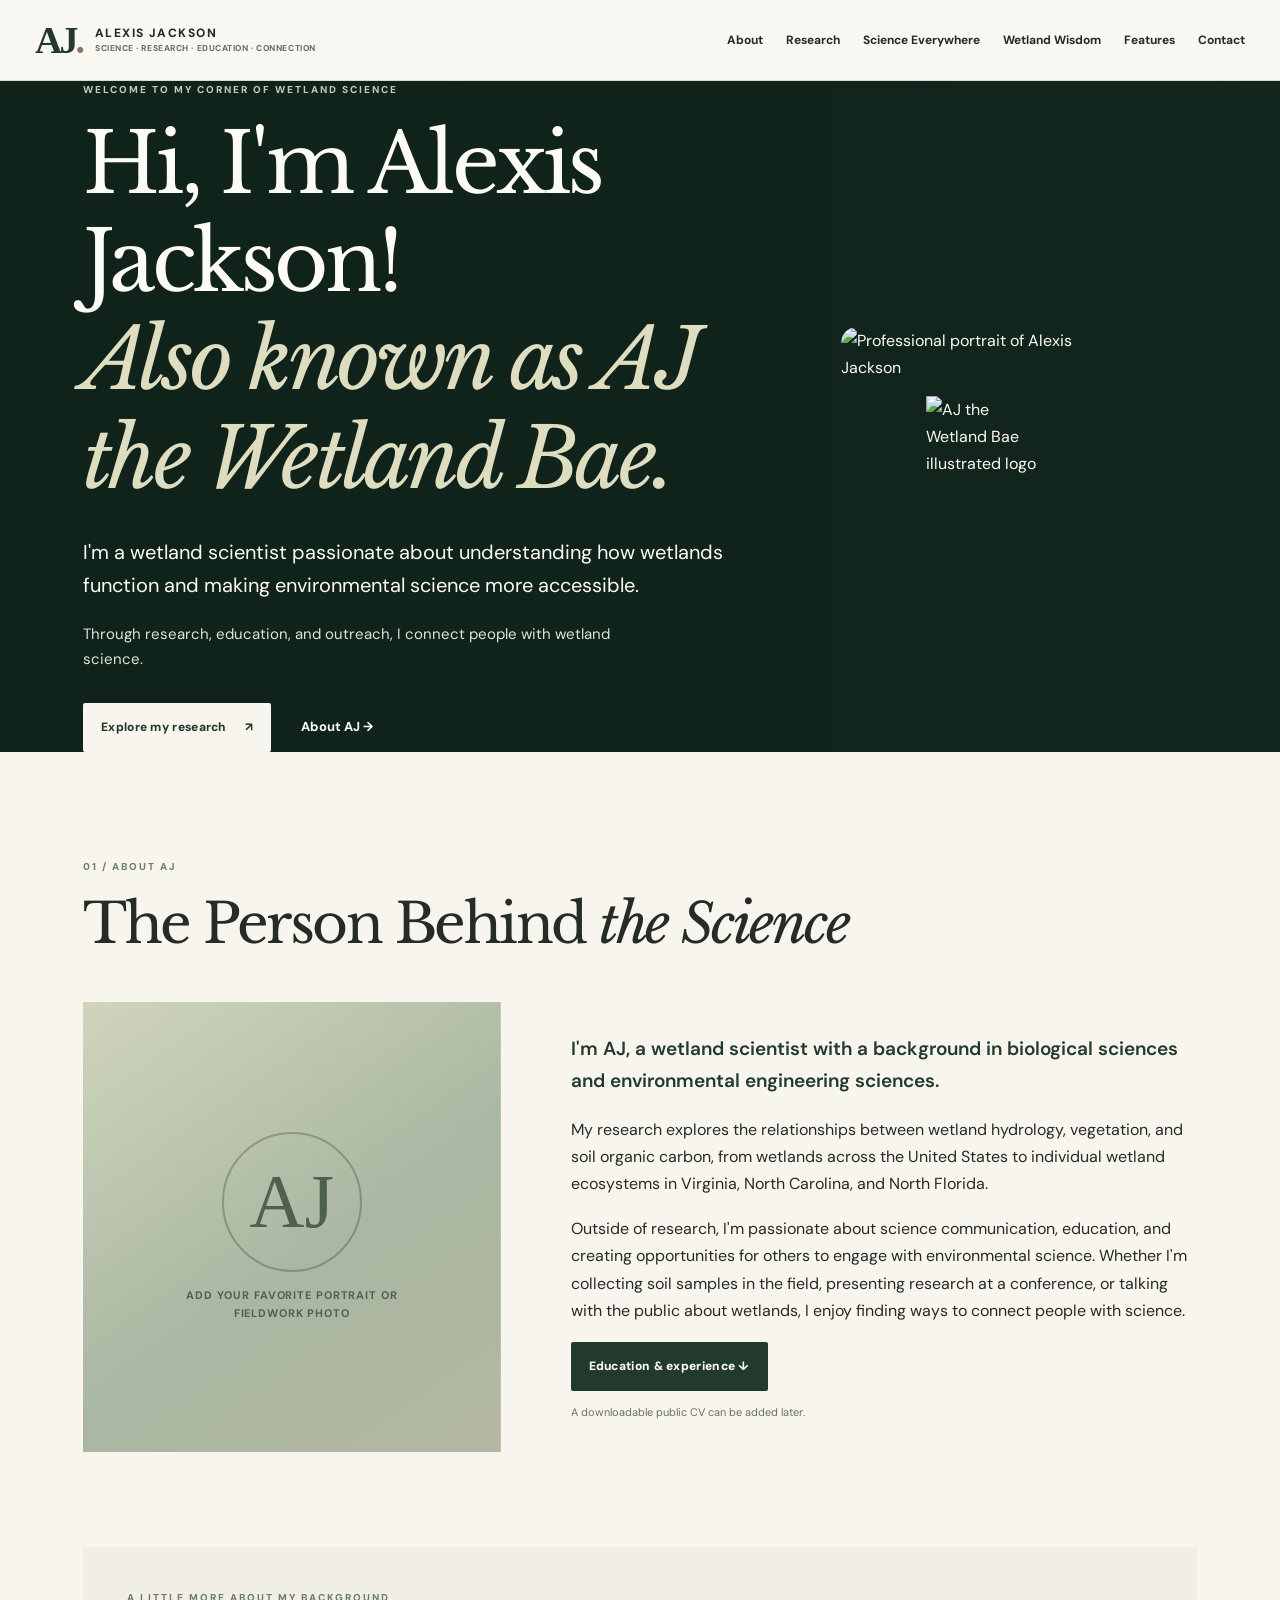
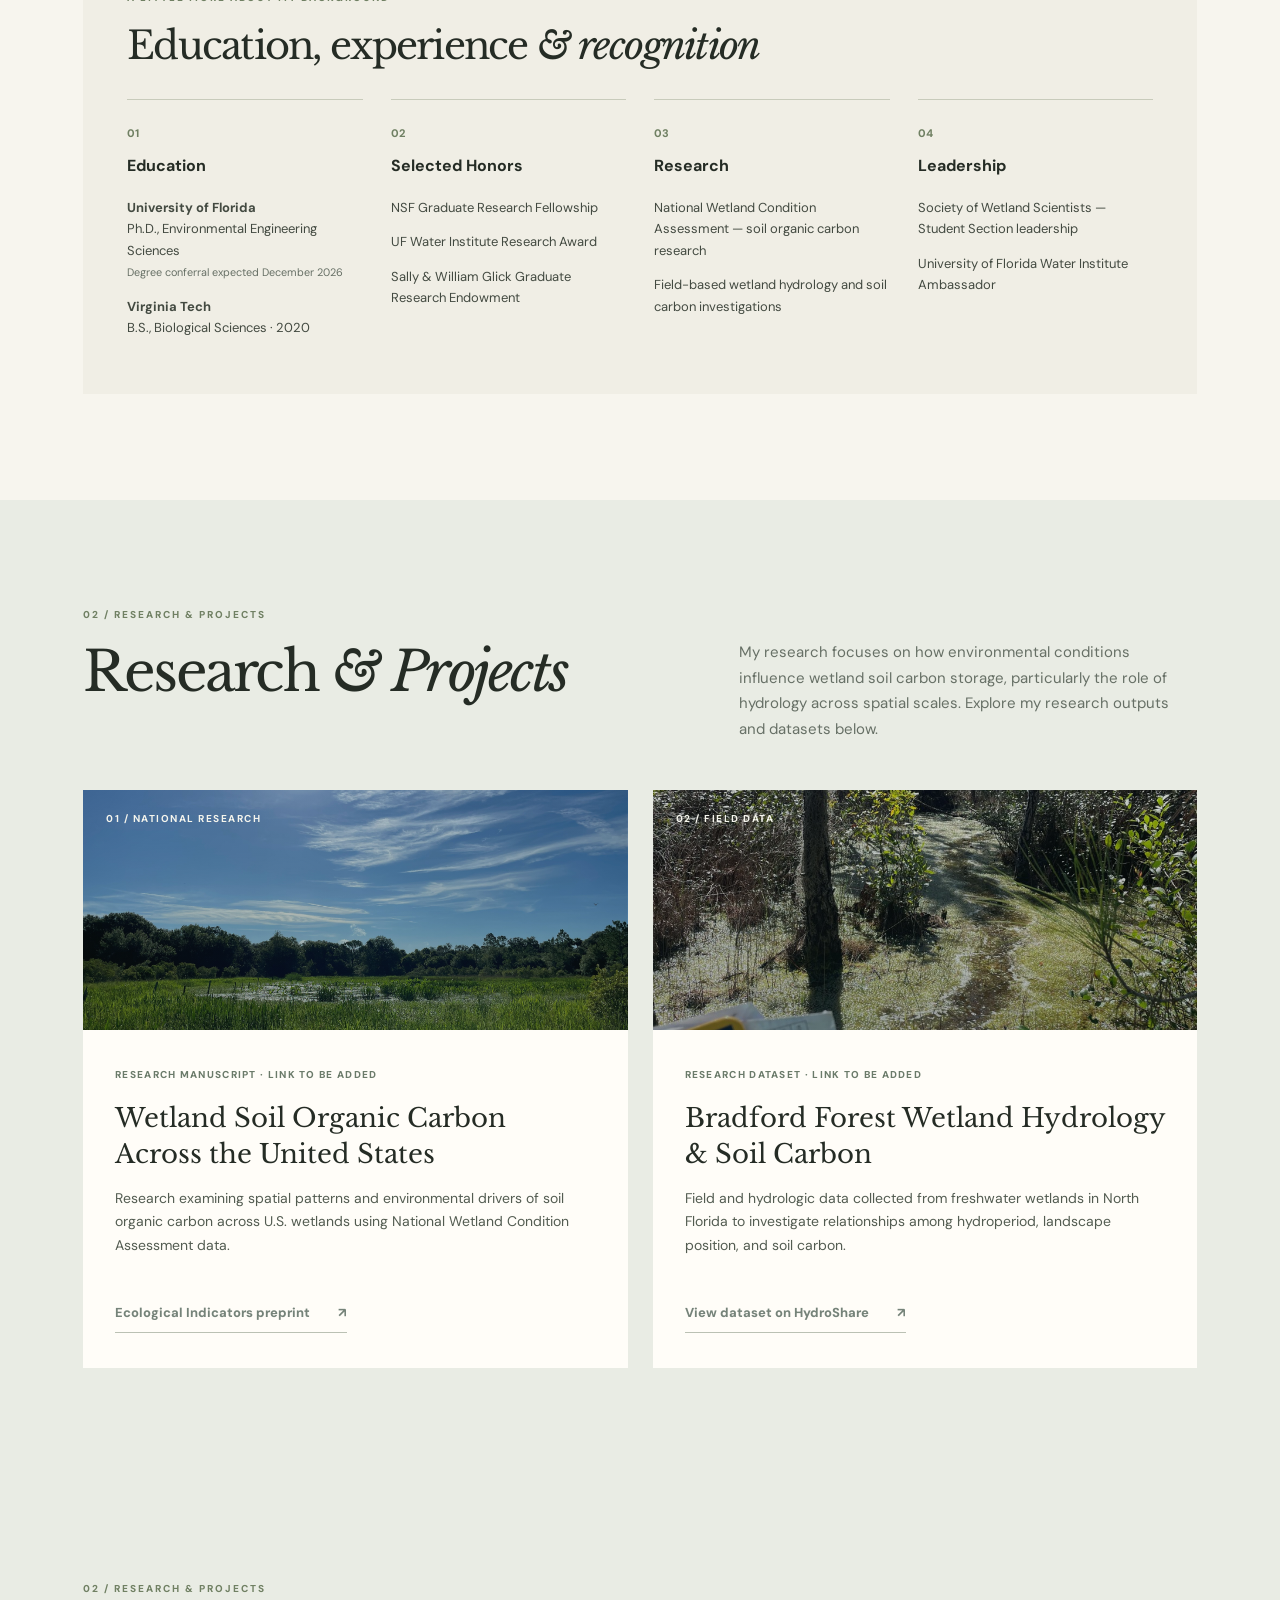
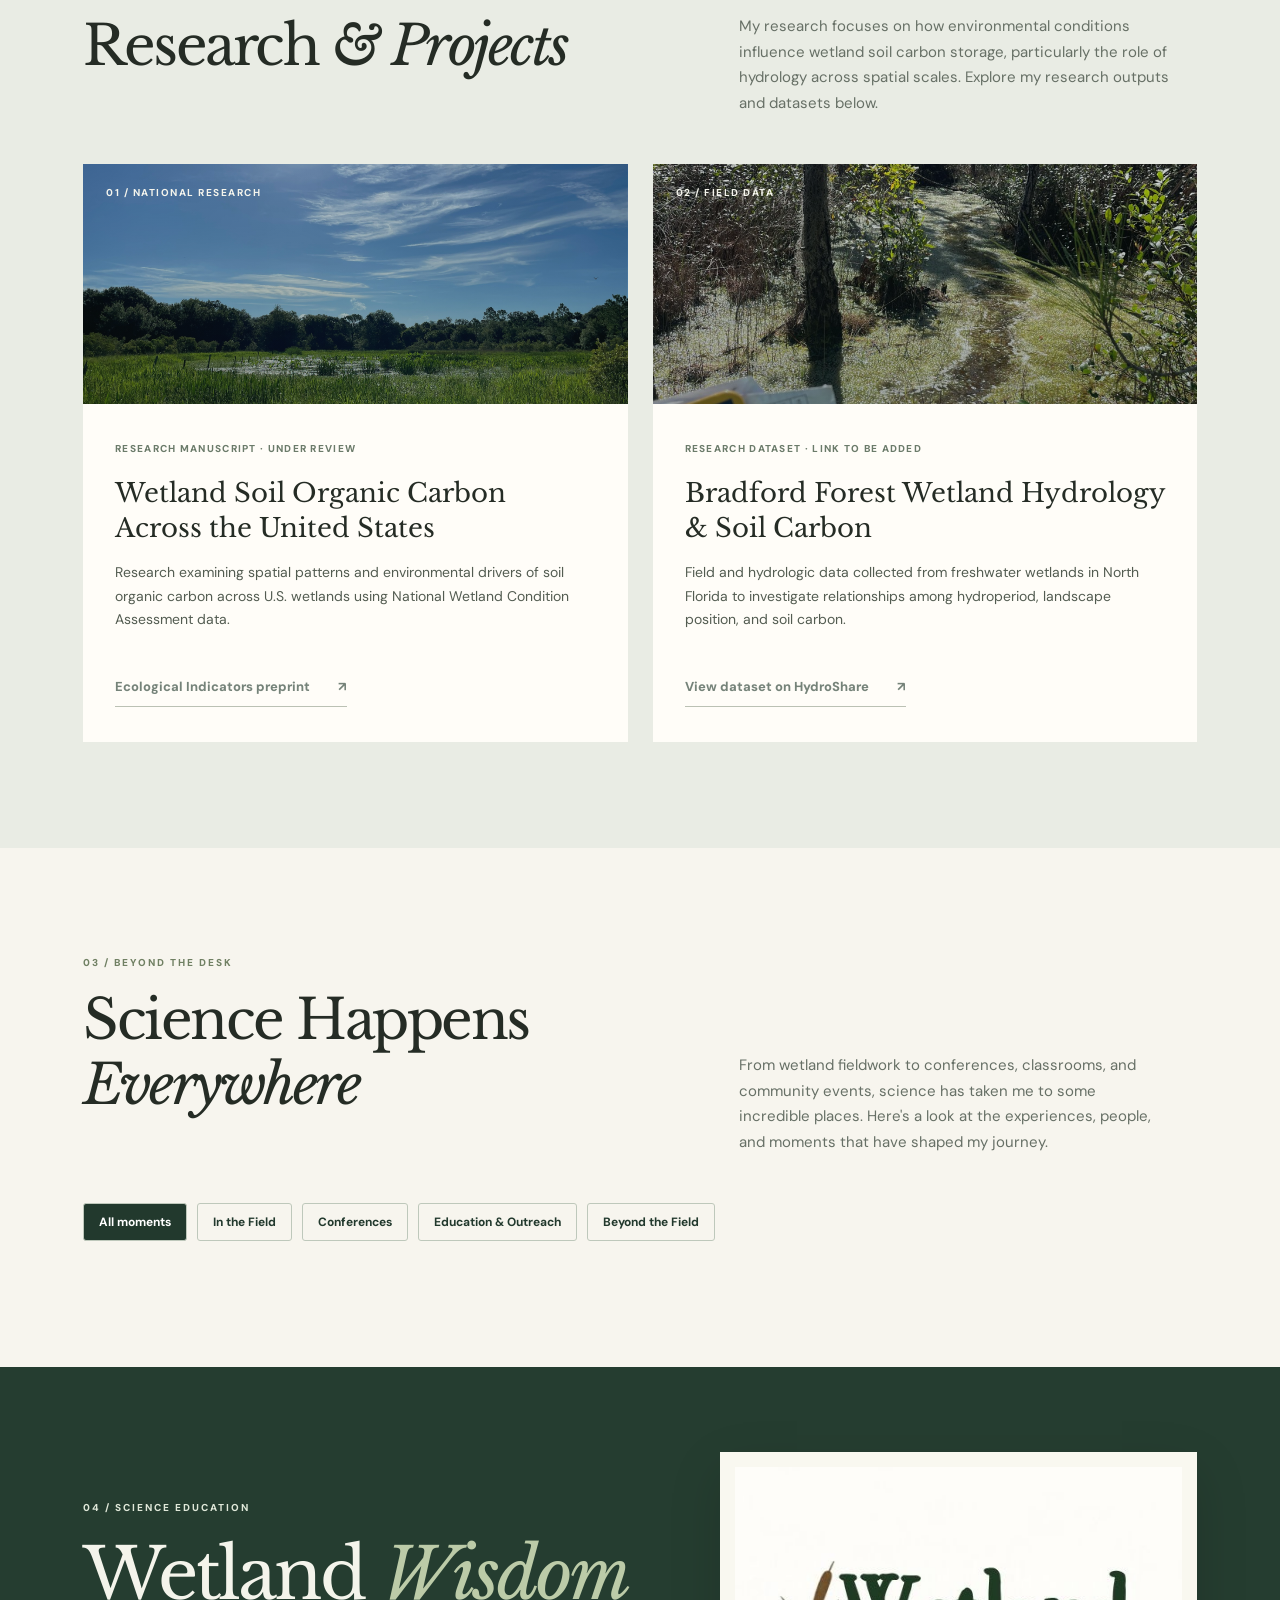
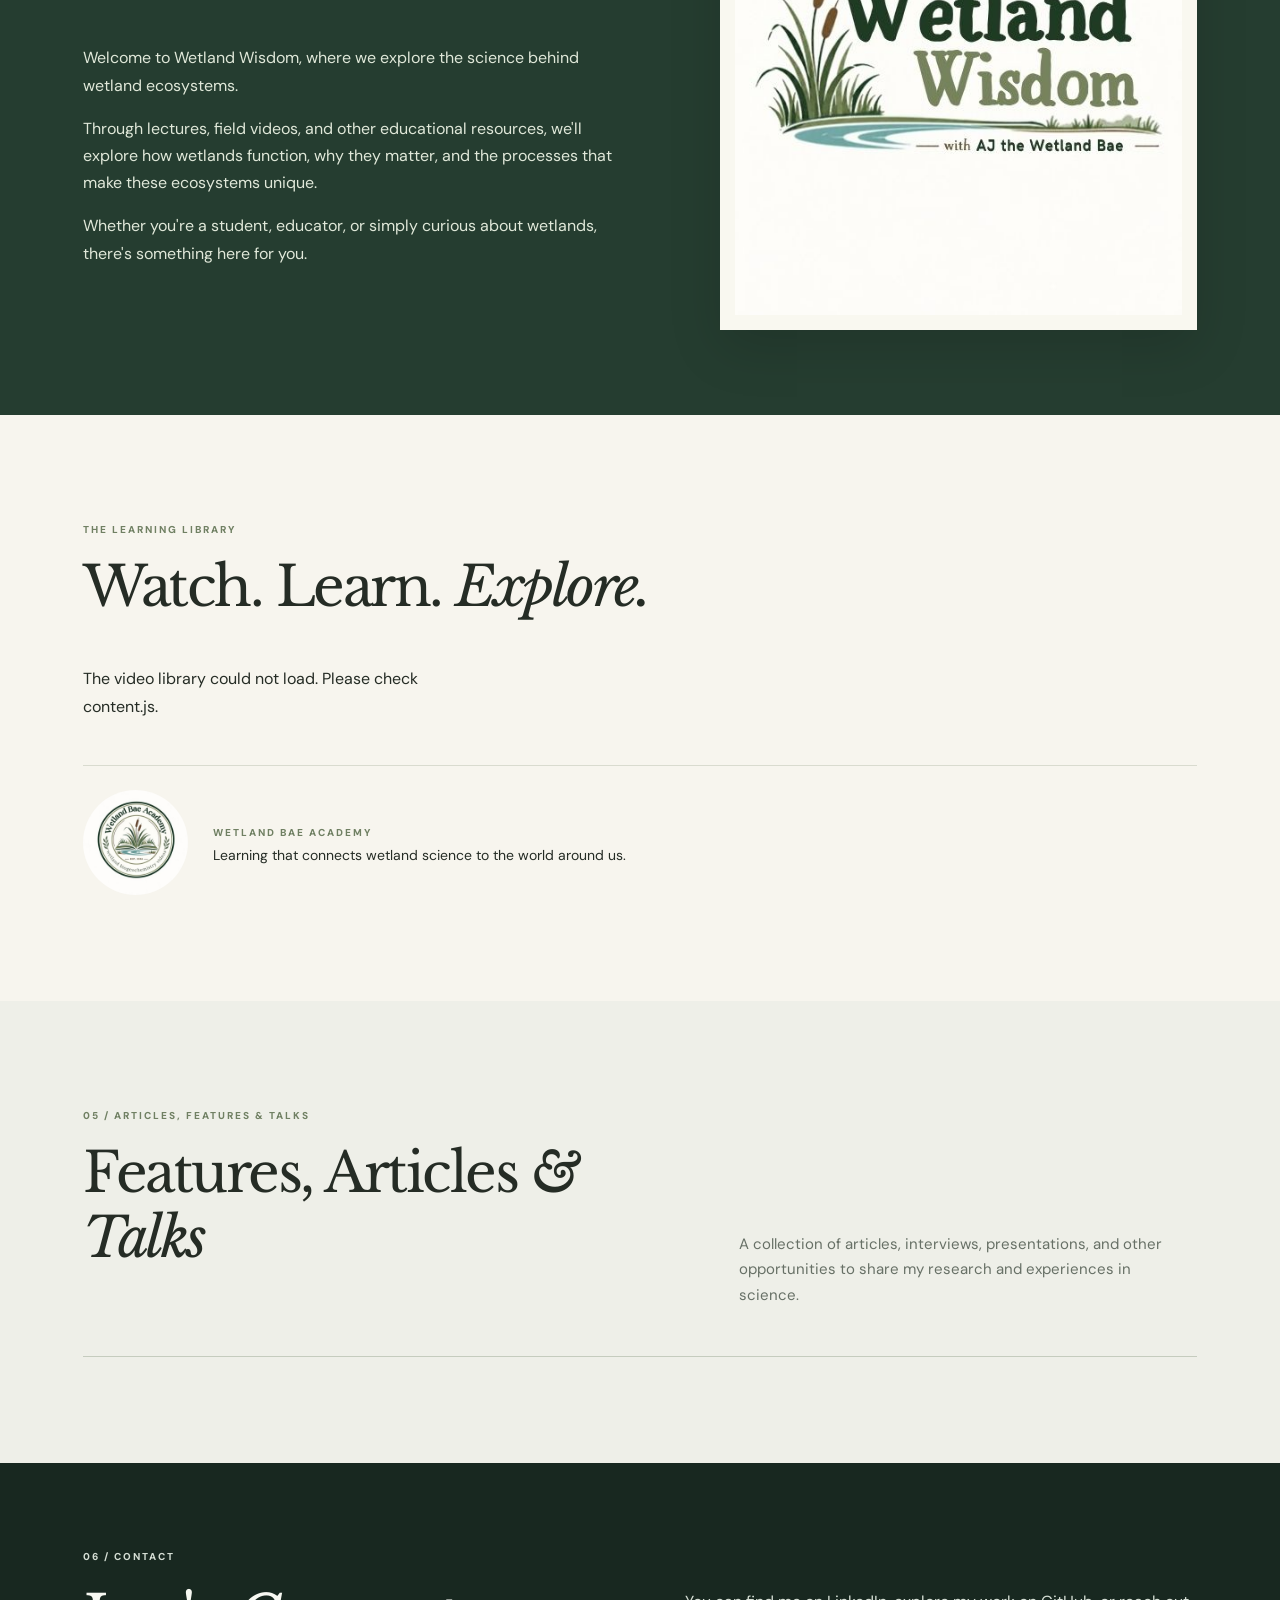
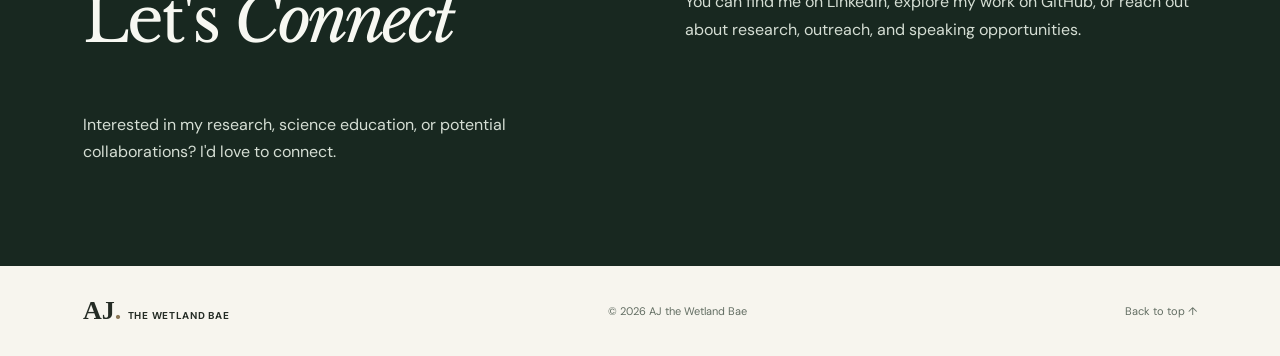
==== commit a7f0092e: "Update index.html" ====
--- a/index.html
+++ b/index.html
@@ -1,11 +1,7 @@
 <!doctype html>
 <html lang="en"><head><meta charset="utf-8"><meta name="viewport" content="width=device-width, initial-scale=1"><meta name="theme-color" content="#24372d"><meta name="description" content="AJ the Wetland Bae: wetland research, soil organic carbon, science education, and outreach."><title>Alexis Jackson | AJ the Wetland Bae</title><link rel="stylesheet" href="styles.css"><script defer src="content.js"></script><script defer src="script.js"></script></head>
 <body><a class="skip" href="#main">Skip to content</a>
-<header class="site-header"><div class="nav-wrap"><a href="#home" class="wordmark"><img
-  src="assets/aj-logo-transparent.png"
-  alt="AJ the Wetland Bae"
-  class="wordmark-logo"
-><span class="wordmark-sub">
+<header class="site-header"><div class="nav-wrap"><a href="#home" class="wordmark"><span class="wordmark-aj">AJ<span class="dot">.</span></span><span class="wordmark-sub">
   ALEXIS JACKSON
   <small>SCIENCE · RESEARCH · EDUCATION · CONNECTION</small>
 </span></a><button class="menu-button" aria-expanded="false" aria-controls="nav" aria-label="Toggle navigation"><span></span><span></span><span></span></button><nav id="nav" aria-label="Main navigation"><a href="#about">About</a><a href="#research">Research</a><a href="#everywhere">Science Everywhere</a><a href="#wisdom">Wetland Wisdom</a><a href="#features">Features</a><a href="#contact">Contact</a></nav></div></header>
@@ -24,13 +20,14 @@
 
   <img
     class="hero-brand-logo"
-    src="assets/aj-logo.jpg"
+    src="AJ_Logo_Transparent.png"
     alt="AJ the Wetland Bae illustrated logo"
   >
 </div>
 </div></section>
 <section id="about" class="section wrap about"><div class="section-heading"><p class="eyebrow">01 / ABOUT AJ</p><h2>The Person Behind <em>the Science</em></h2></div><div class="about-grid"><div class="profile-image visual-placeholder" id="portrait"><div class="placeholder-icon">AJ</div><span>Add your favorite portrait or fieldwork photo</span></div><div class="about-text"><p>I'm AJ, a wetland scientist with a background in biological sciences and environmental engineering sciences.</p><p>My research explores the relationships between wetland hydrology, vegetation, and soil organic carbon, from wetlands across the United States to individual wetland ecosystems in Virginia, North Carolina, and North Florida.</p><p>Outside of research, I'm passionate about science communication, education, and creating opportunities for others to engage with environmental science. Whether I'm collecting soil samples in the field, presenting research at a conference, or talking with the public about wetlands, I enjoy finding ways to connect people with science.</p><a id="cv-link" class="btn btn-dark" href="#education">Education & experience ↓</a><span class="helper" id="cv-note">A downloadable public CV can be added later.</span></div></div>
 <div class="credentials" id="education"><div class="credentials-header"><p class="eyebrow">A LITTLE MORE ABOUT MY BACKGROUND</p><h3>Education, experience <em>& recognition</em></h3></div><div class="credentials-grid"><article><span class="credential-icon">01</span><h4>Education</h4><p><strong>University of Florida</strong><br>Ph.D., Environmental Engineering Sciences<br><small>Degree conferral expected December 2026</small></p><p><strong>Virginia Tech</strong><br>B.S., Biological Sciences · 2020</p></article><article><span class="credential-icon">02</span><h4>Selected Honors</h4><p>NSF Graduate Research Fellowship</p><p>UF Water Institute Research Award</p><p>Sally & William Glick Graduate Research Endowment</p></article><article><span class="credential-icon">03</span><h4>Research</h4><p>National Wetland Condition Assessment — soil organic carbon research</p><p>Field-based wetland hydrology and soil carbon investigations</p></article><article><span class="credential-icon">04</span><h4>Leadership</h4><p>Society of Wetland Scientists — Student Section leadership</p><p>University of Florida Water Institute Ambassador</p></article></div></div></section>
+<section id="research" class="section research-section"><div class="wrap"><div class="section-heading split"><div><p class="eyebrow">02 / RESEARCH & PROJECTS</p><h2>Research <em>& Projects</em></h2></div><p>My research focuses on how environmental conditions influence wetland soil carbon storage, particularly the role of hydrology across spatial scales. Explore my research outputs and datasets below.</p></div><div class="project-grid"><article class="project-card"><div class="project-image national"><span class="project-number">01 / NATIONAL RESEARCH</span><div class="abstract-graphic circles"></div></div><div class="project-info"><span class="meta">RESEARCH MANUSCRIPT · LINK TO BE ADDED</span><h3>Wetland Soil Organic Carbon Across the United States</h3><p>Research examining spatial patterns and environmental drivers of soil organic carbon across U.S. wetlands using National Wetland Condition Assessment data.</p><a class="resource-link disabled-link" id="paper-link" aria-disabled="true">Ecological Indicators preprint <span>↗</span></a></div></article><article class="project-card"><div class="project-image bradford"><span class="project-number">02 / FIELD DATA</span><div class="abstract-graphic contours"></div></div><div class="project-info"><span class="meta">RESEARCH DATASET · LINK TO BE ADDED</span><h3>Bradford Forest Wetland Hydrology & Soil Carbon</h3><p>Field and hydrologic data collected from freshwater wetlands in North Florida to investigate relationships among hydroperiod, landscape position, and soil carbon.</p><a class="resource-link disabled-link" id="data-link" aria-disabled="true">View dataset on HydroShare <span>↗</span></a></div></article></div></div></section>
 <section id="research" class="section research-section"><div class="wrap"><div class="section-heading split"><div><p class="eyebrow">02 / RESEARCH & PROJECTS</p><h2>Research <em>& Projects</em></h2></div><p>My research focuses on how environmental conditions influence wetland soil carbon storage, particularly the role of hydrology across spatial scales. Explore my research outputs and datasets below.</p></div><div class="project-grid"><article class="project-card"><div class="project-image national"><span class="project-number">01 / NATIONAL RESEARCH</span><div class="abstract-graphic circles"></div></div><div class="project-info"><span class="meta">RESEARCH MANUSCRIPT · UNDER REVIEW</span><h3>Wetland Soil Organic Carbon Across the United States</h3><p>Research examining spatial patterns and environmental drivers of soil organic carbon across U.S. wetlands using National Wetland Condition Assessment data.</p><a class="resource-link disabled-link" id="paper-link" aria-disabled="true">Ecological Indicators preprint <span>↗</span></a></div></article><article class="project-card"><div class="project-image bradford"><span class="project-number">02 / FIELD DATA</span><div class="abstract-graphic contours"></div></div><div class="project-info"><span class="meta">RESEARCH DATASET · LINK TO BE ADDED</span><h3>Bradford Forest Wetland Hydrology & Soil Carbon</h3><p>Field and hydrologic data collected from freshwater wetlands in North Florida to investigate relationships among hydroperiod, landscape position, and soil carbon.</p><a class="resource-link disabled-link" id="data-link" aria-disabled="true">View dataset on HydroShare <span>↗</span></a></div></article></div></div></section>
 <section id="everywhere" class="section wrap everywhere"><div class="section-heading split"><div><p class="eyebrow">03 / BEYOND THE DESK</p><h2>Science Happens <em>Everywhere</em></h2></div><p>From wetland fieldwork to conferences, classrooms, and community events, science has taken me to some incredible places. Here's a look at the experiences, people, and moments that have shaped my journey.</p></div><div class="filters" aria-label="Filter photo gallery"><button class="filter active" data-filter="all" aria-pressed="true">All moments</button><button class="filter" data-filter="field" aria-pressed="false">In the Field</button><button class="filter" data-filter="conference" aria-pressed="false">Conferences</button><button class="filter" data-filter="outreach" aria-pressed="false">Education & Outreach</button><button class="filter" data-filter="beyond" aria-pressed="false">Beyond the Field</button></div><div id="gallery" class="gallery-grid" aria-live="polite"></div></section>
 <section id="wisdom" class="wisdom-section"><div class="wrap wisdom-grid"><div><p class="eyebrow light-eyebrow">04 / SCIENCE EDUCATION</p><h2>Wetland <em>Wisdom</em></h2><p>Welcome to Wetland Wisdom, where we explore the science behind wetland ecosystems.</p><p>Through lectures, field videos, and other educational resources, we'll explore how wetlands function, why they matter, and the processes that make these ecosystems unique.</p><p>Whether you're a student, educator, or simply curious about wetlands, there's something here for you.</p></div><img class="wisdom-logo" src="assets/wetland-wisdom.jpg" alt="Wetland Wisdom with AJ the Wetland Bae logo featuring cattails and a waterway"></div></section>
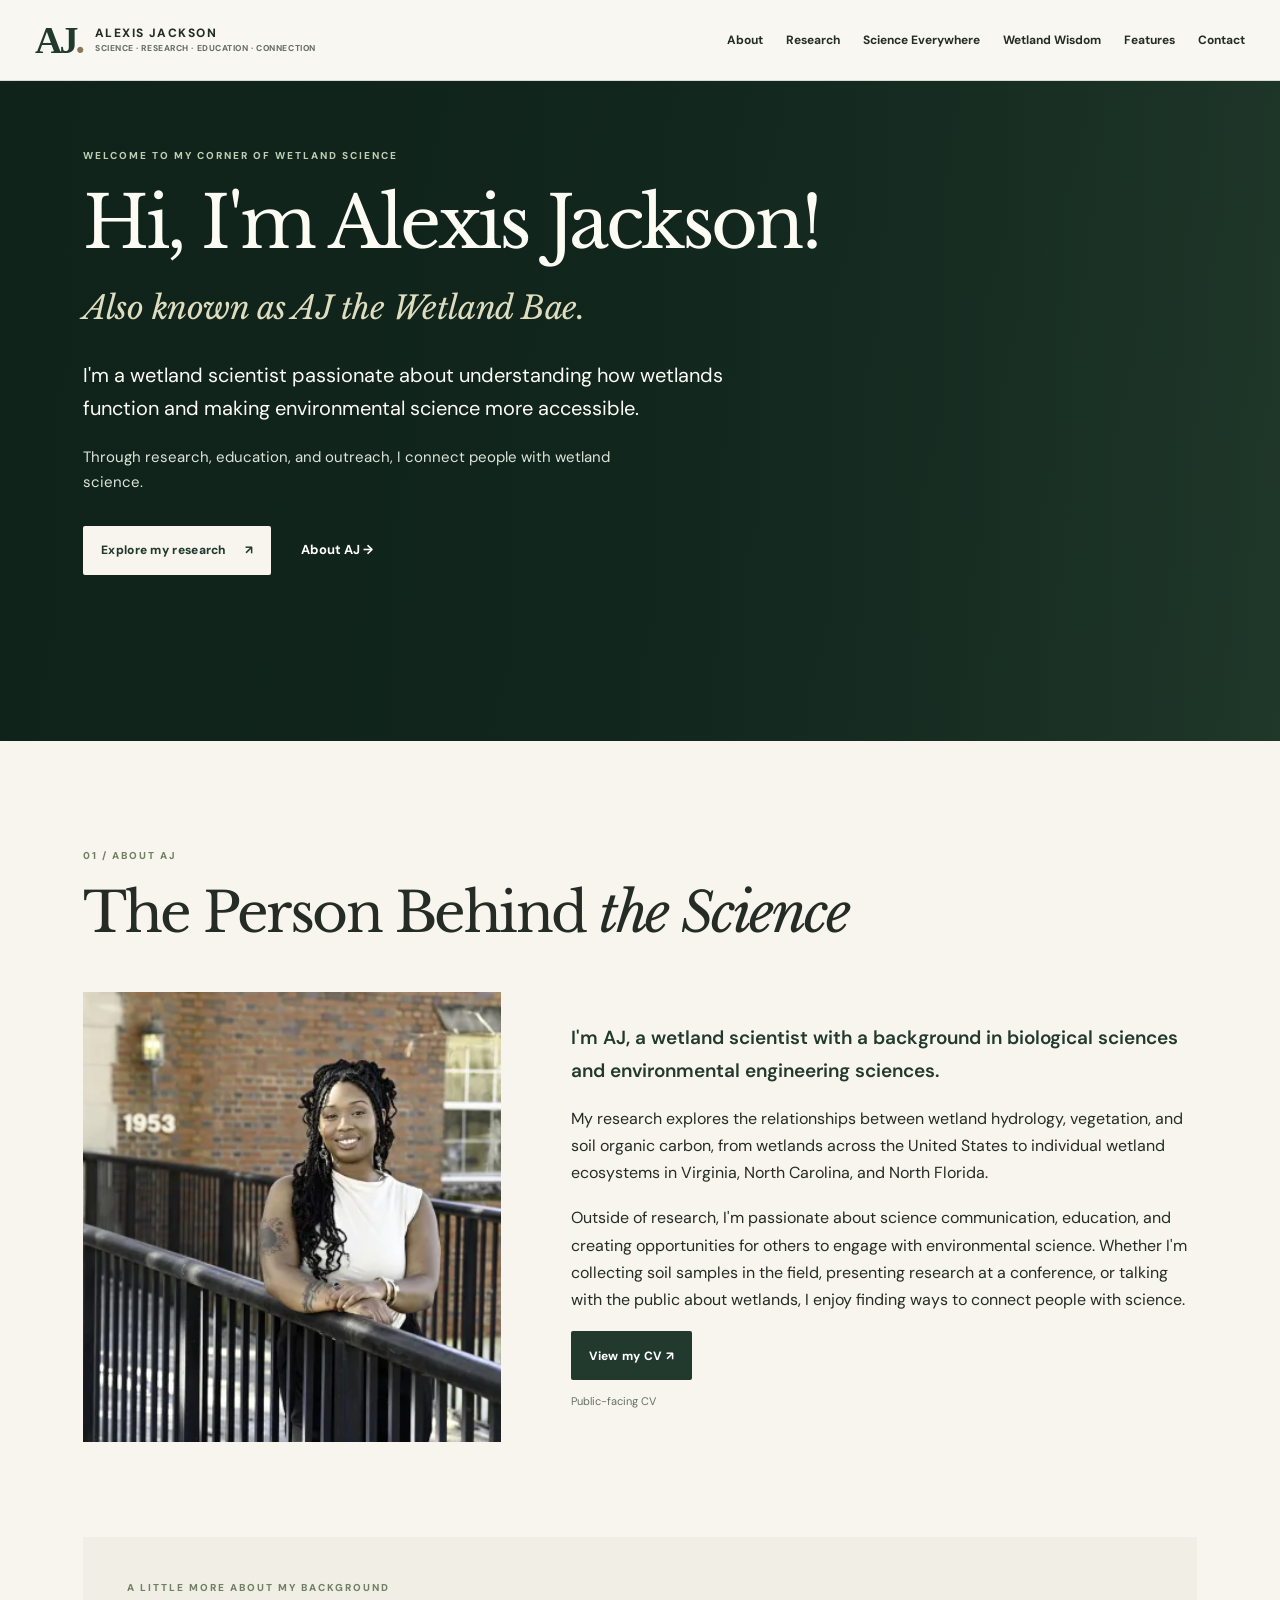
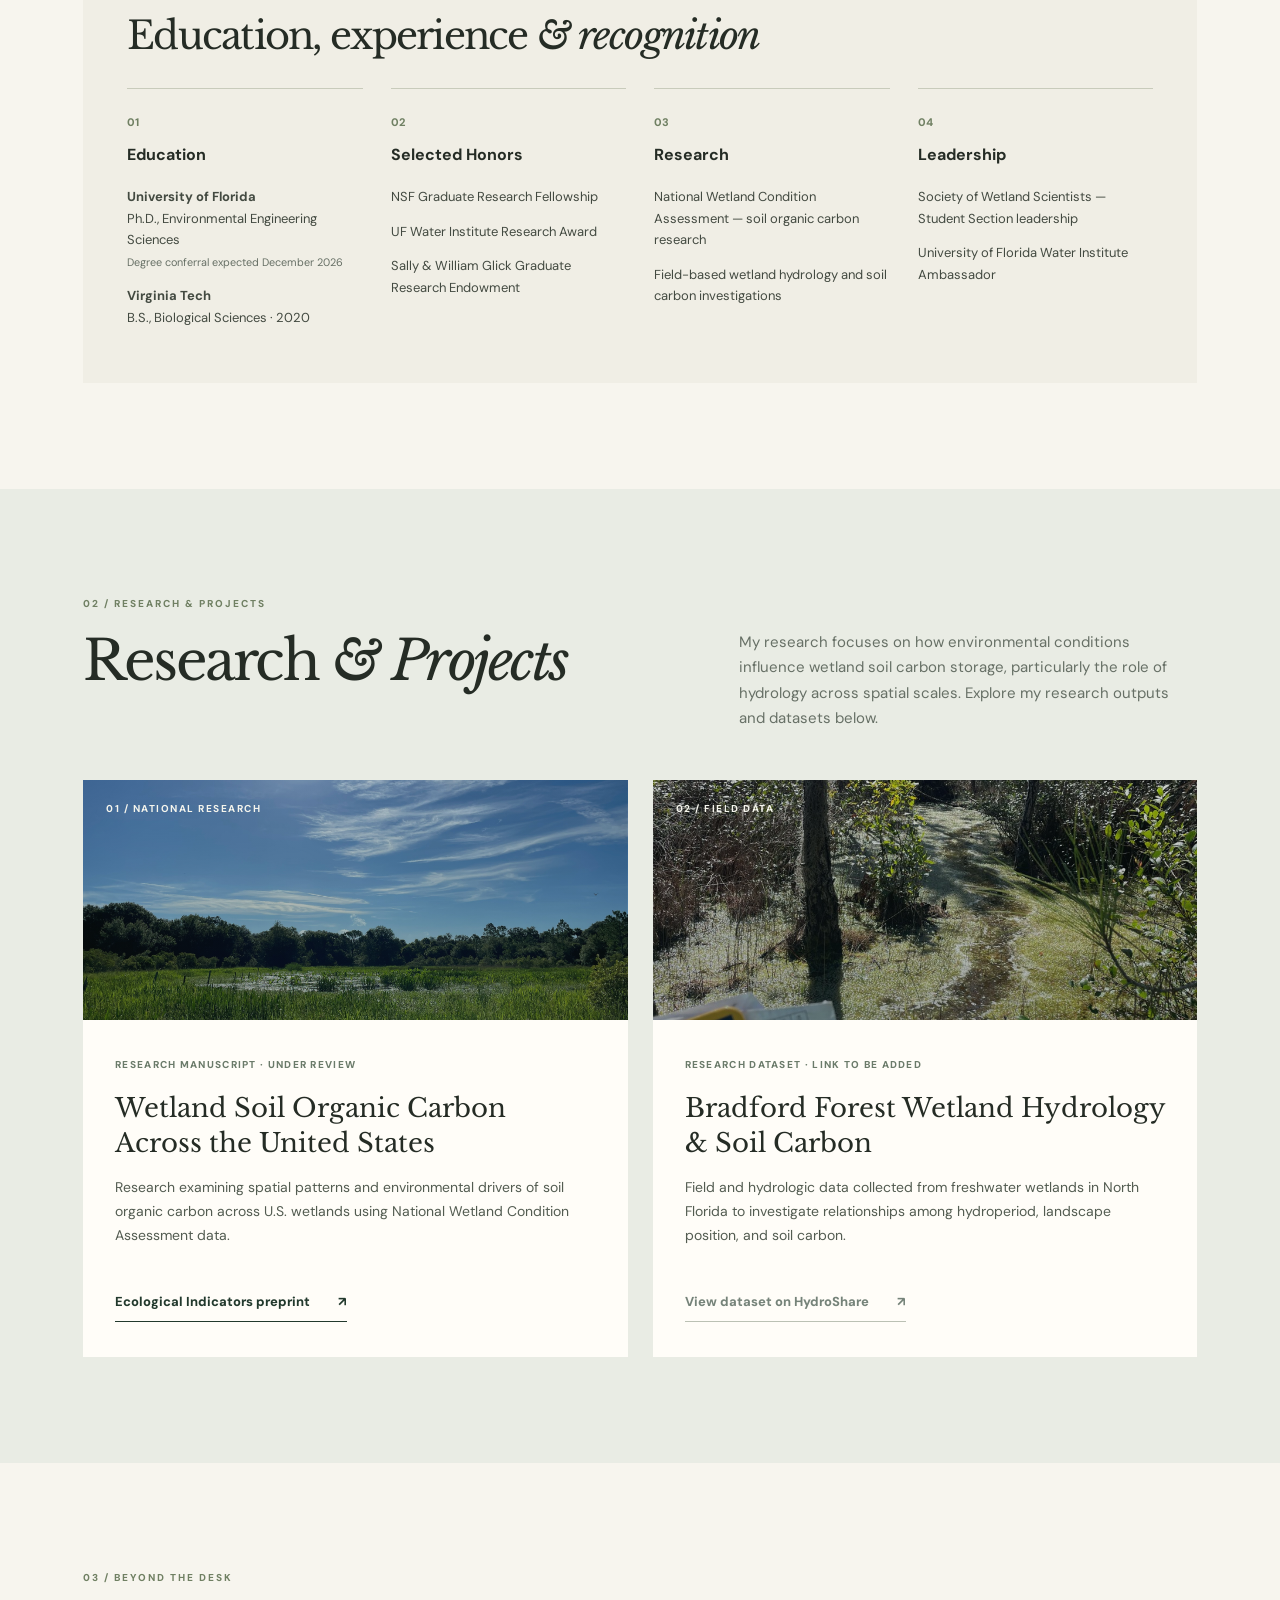
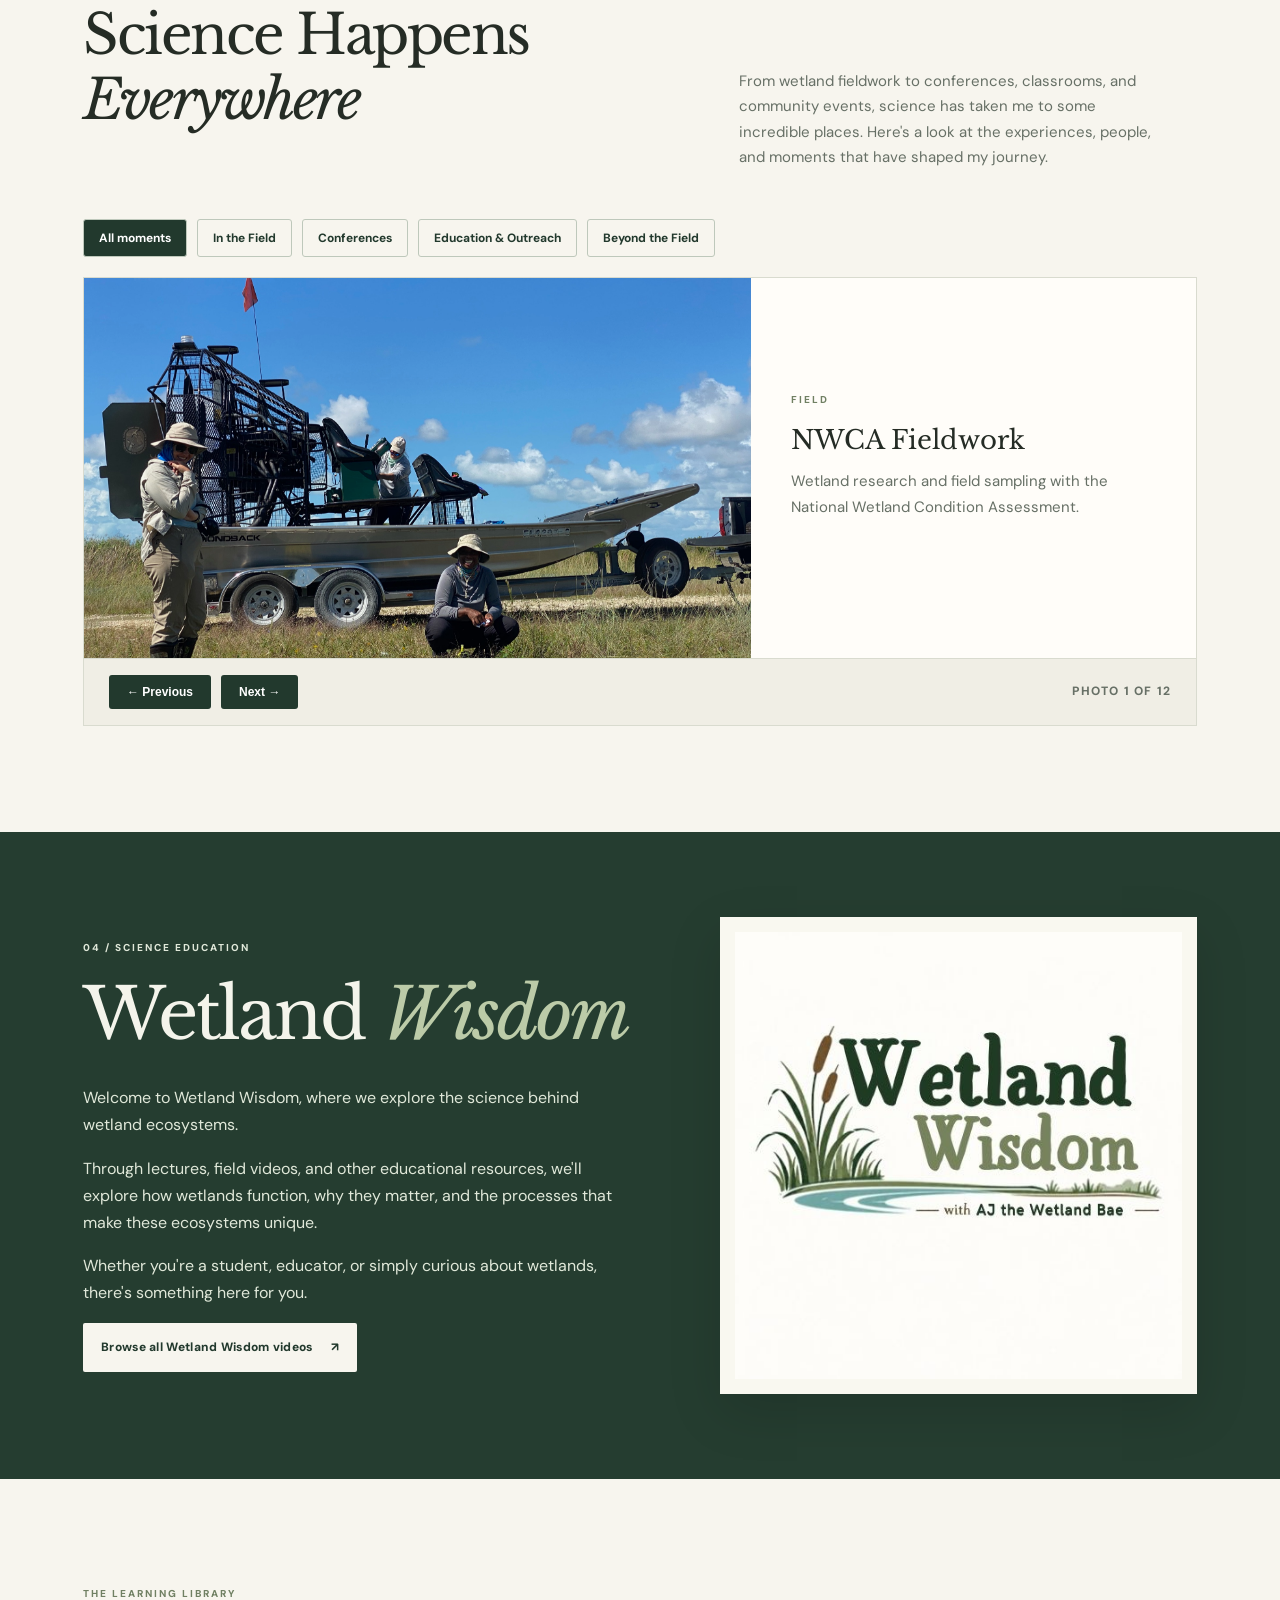
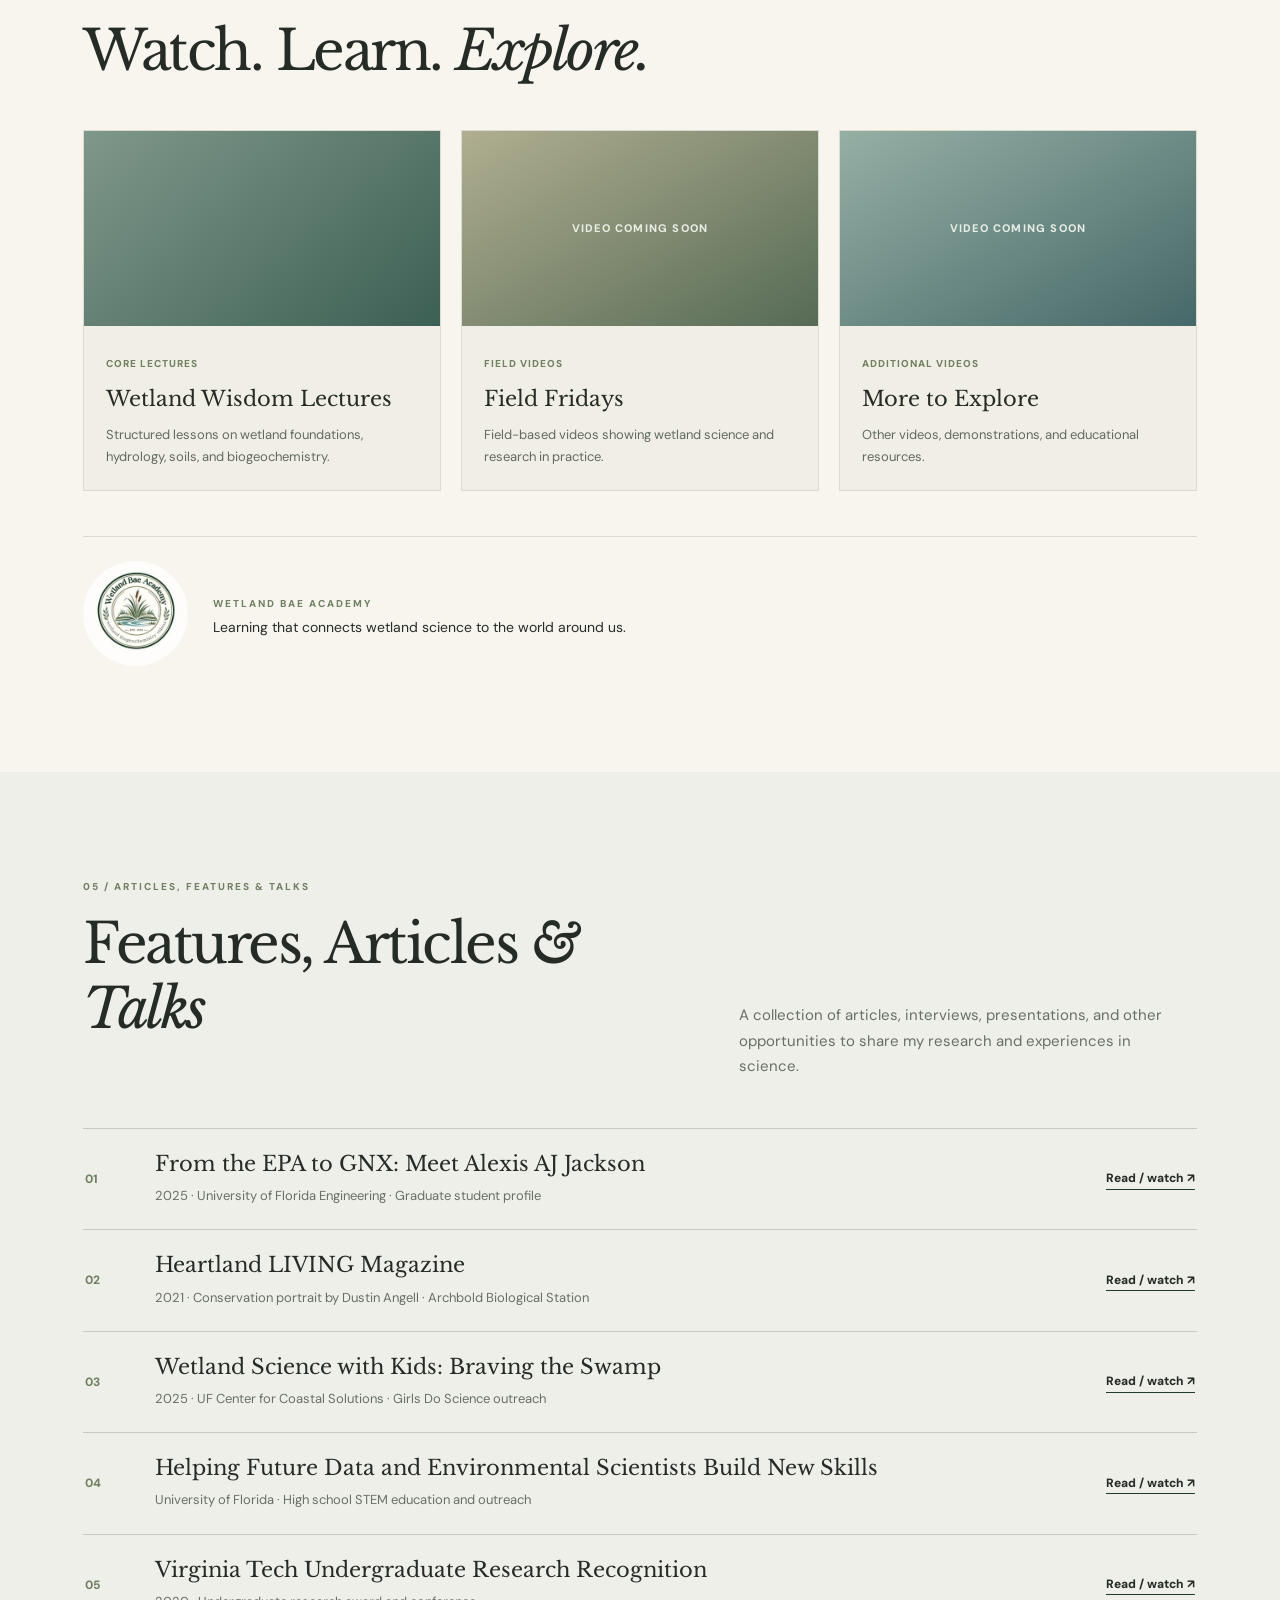
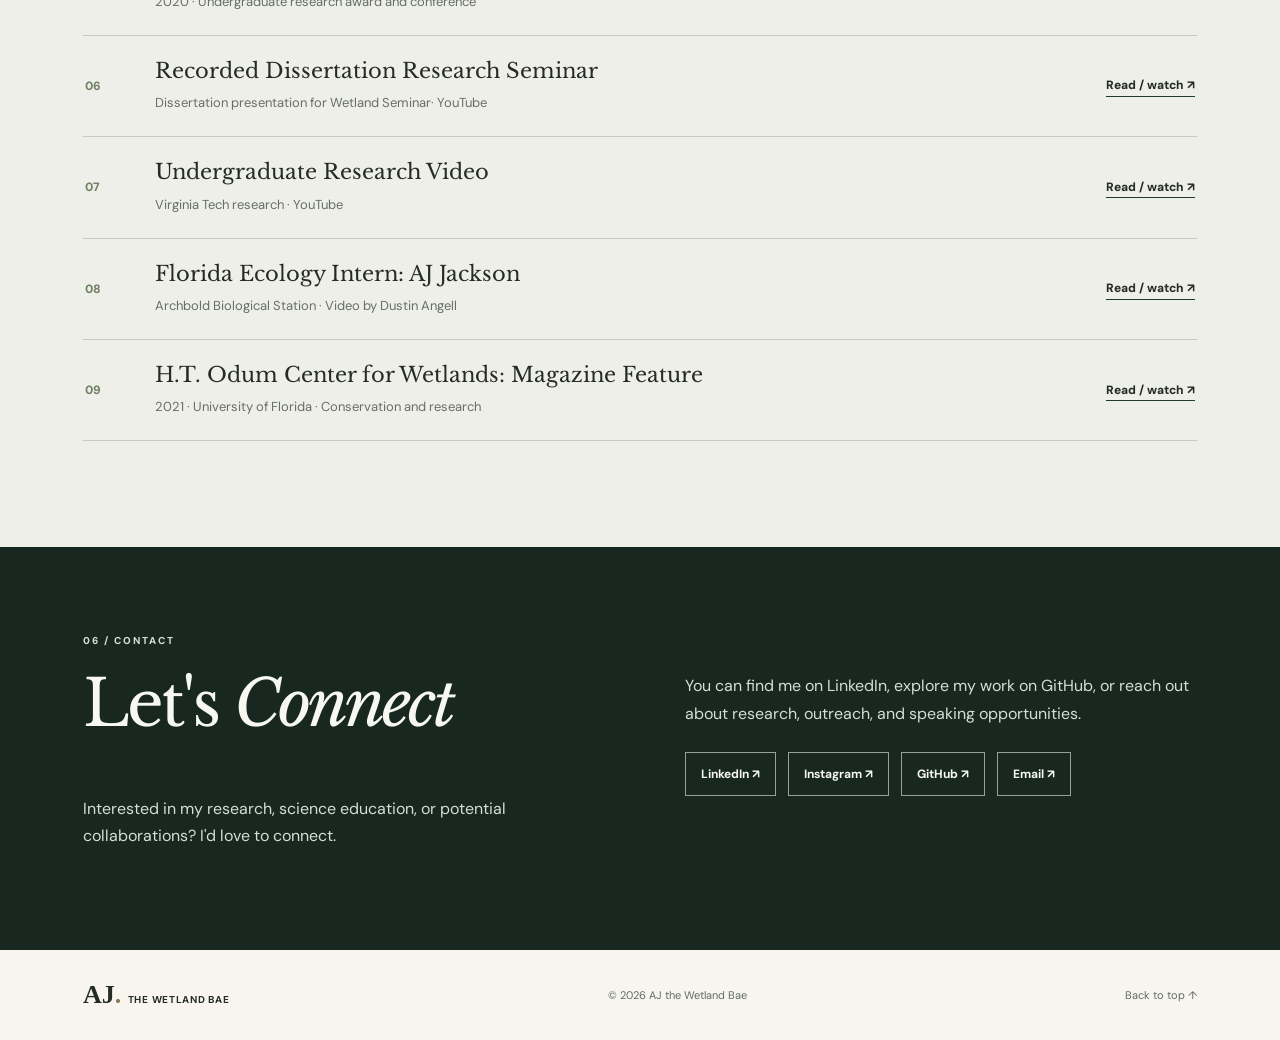
==== commit 577d963c: "Add files via upload" ====
--- a/index.html
+++ b/index.html
@@ -6,31 +6,14 @@
   <small>SCIENCE · RESEARCH · EDUCATION · CONNECTION</small>
 </span></a><button class="menu-button" aria-expanded="false" aria-controls="nav" aria-label="Toggle navigation"><span></span><span></span><span></span></button><nav id="nav" aria-label="Main navigation"><a href="#about">About</a><a href="#research">Research</a><a href="#everywhere">Science Everywhere</a><a href="#wisdom">Wetland Wisdom</a><a href="#features">Features</a><a href="#contact">Contact</a></nav></div></header>
 <main id="main">
-<section id="home" class="hero"><div class="hero-image" aria-hidden="true"></div><div class="hero-overlay" aria-hidden="true"></div><div class="wrap hero-grid"><div class="hero-copy"><p class="eyebrow light-eyebrow">WELCOME TO MY CORNER OF WETLAND SCIENCE</p><h1>
-  Hi, I'm Alexis Jackson!
-  <br>
-  <em class="hero-subtitle">Also known as AJ the Wetland Bae.</em>
-</h1><p class="hero-intro">I'm a wetland scientist passionate about understanding how wetlands function and making environmental science more accessible.</p><p class="hero-secondary">Through research, education, and outreach, I connect people with wetland science.</p><div class="actions"><a href="#research" class="btn btn-cream">Explore my research <span>↗</span></a><a href="#about" class="link-light">About AJ →</a></div></div>
-<div class="hero-logo">
-  <img
-    class="hero-headshot"
-    src="Alexis-jackson_headshot.webp"
-    alt="Professional portrait of Alexis Jackson"
-  >
+<section id="home" class="hero"><div class="hero-image" aria-hidden="true"></div><div class="hero-overlay" aria-hidden="true"></div><div class="wrap hero-grid"><div class="hero-copy"><p class="eyebrow light-eyebrow">WELCOME TO MY CORNER OF WETLAND SCIENCE</p><h1>Hi, I'm Alexis Jackson!</h1><p class="hero-subtitle">Also known as AJ the Wetland Bae.</p><p class="hero-intro">I'm a wetland scientist passionate about understanding how wetlands function and making environmental science more accessible.</p><p class="hero-secondary">Through research, education, and outreach, I connect people with wetland science.</p><div class="actions"><a href="#research" class="btn btn-cream">Explore my research <span>↗</span></a><a href="#about" class="link-light">About AJ →</a></div></div>
 
-  <img
-    class="hero-brand-logo"
-    src="AJ_Logo_Transparent.png"
-    alt="AJ the Wetland Bae illustrated logo"
-  >
-</div>
 </div></section>
 <section id="about" class="section wrap about"><div class="section-heading"><p class="eyebrow">01 / ABOUT AJ</p><h2>The Person Behind <em>the Science</em></h2></div><div class="about-grid"><div class="profile-image visual-placeholder" id="portrait"><div class="placeholder-icon">AJ</div><span>Add your favorite portrait or fieldwork photo</span></div><div class="about-text"><p>I'm AJ, a wetland scientist with a background in biological sciences and environmental engineering sciences.</p><p>My research explores the relationships between wetland hydrology, vegetation, and soil organic carbon, from wetlands across the United States to individual wetland ecosystems in Virginia, North Carolina, and North Florida.</p><p>Outside of research, I'm passionate about science communication, education, and creating opportunities for others to engage with environmental science. Whether I'm collecting soil samples in the field, presenting research at a conference, or talking with the public about wetlands, I enjoy finding ways to connect people with science.</p><a id="cv-link" class="btn btn-dark" href="#education">Education & experience ↓</a><span class="helper" id="cv-note">A downloadable public CV can be added later.</span></div></div>
 <div class="credentials" id="education"><div class="credentials-header"><p class="eyebrow">A LITTLE MORE ABOUT MY BACKGROUND</p><h3>Education, experience <em>& recognition</em></h3></div><div class="credentials-grid"><article><span class="credential-icon">01</span><h4>Education</h4><p><strong>University of Florida</strong><br>Ph.D., Environmental Engineering Sciences<br><small>Degree conferral expected December 2026</small></p><p><strong>Virginia Tech</strong><br>B.S., Biological Sciences · 2020</p></article><article><span class="credential-icon">02</span><h4>Selected Honors</h4><p>NSF Graduate Research Fellowship</p><p>UF Water Institute Research Award</p><p>Sally & William Glick Graduate Research Endowment</p></article><article><span class="credential-icon">03</span><h4>Research</h4><p>National Wetland Condition Assessment — soil organic carbon research</p><p>Field-based wetland hydrology and soil carbon investigations</p></article><article><span class="credential-icon">04</span><h4>Leadership</h4><p>Society of Wetland Scientists — Student Section leadership</p><p>University of Florida Water Institute Ambassador</p></article></div></div></section>
-<section id="research" class="section research-section"><div class="wrap"><div class="section-heading split"><div><p class="eyebrow">02 / RESEARCH & PROJECTS</p><h2>Research <em>& Projects</em></h2></div><p>My research focuses on how environmental conditions influence wetland soil carbon storage, particularly the role of hydrology across spatial scales. Explore my research outputs and datasets below.</p></div><div class="project-grid"><article class="project-card"><div class="project-image national"><span class="project-number">01 / NATIONAL RESEARCH</span><div class="abstract-graphic circles"></div></div><div class="project-info"><span class="meta">RESEARCH MANUSCRIPT · LINK TO BE ADDED</span><h3>Wetland Soil Organic Carbon Across the United States</h3><p>Research examining spatial patterns and environmental drivers of soil organic carbon across U.S. wetlands using National Wetland Condition Assessment data.</p><a class="resource-link disabled-link" id="paper-link" aria-disabled="true">Ecological Indicators preprint <span>↗</span></a></div></article><article class="project-card"><div class="project-image bradford"><span class="project-number">02 / FIELD DATA</span><div class="abstract-graphic contours"></div></div><div class="project-info"><span class="meta">RESEARCH DATASET · LINK TO BE ADDED</span><h3>Bradford Forest Wetland Hydrology & Soil Carbon</h3><p>Field and hydrologic data collected from freshwater wetlands in North Florida to investigate relationships among hydroperiod, landscape position, and soil carbon.</p><a class="resource-link disabled-link" id="data-link" aria-disabled="true">View dataset on HydroShare <span>↗</span></a></div></article></div></div></section>
 <section id="research" class="section research-section"><div class="wrap"><div class="section-heading split"><div><p class="eyebrow">02 / RESEARCH & PROJECTS</p><h2>Research <em>& Projects</em></h2></div><p>My research focuses on how environmental conditions influence wetland soil carbon storage, particularly the role of hydrology across spatial scales. Explore my research outputs and datasets below.</p></div><div class="project-grid"><article class="project-card"><div class="project-image national"><span class="project-number">01 / NATIONAL RESEARCH</span><div class="abstract-graphic circles"></div></div><div class="project-info"><span class="meta">RESEARCH MANUSCRIPT · UNDER REVIEW</span><h3>Wetland Soil Organic Carbon Across the United States</h3><p>Research examining spatial patterns and environmental drivers of soil organic carbon across U.S. wetlands using National Wetland Condition Assessment data.</p><a class="resource-link disabled-link" id="paper-link" aria-disabled="true">Ecological Indicators preprint <span>↗</span></a></div></article><article class="project-card"><div class="project-image bradford"><span class="project-number">02 / FIELD DATA</span><div class="abstract-graphic contours"></div></div><div class="project-info"><span class="meta">RESEARCH DATASET · LINK TO BE ADDED</span><h3>Bradford Forest Wetland Hydrology & Soil Carbon</h3><p>Field and hydrologic data collected from freshwater wetlands in North Florida to investigate relationships among hydroperiod, landscape position, and soil carbon.</p><a class="resource-link disabled-link" id="data-link" aria-disabled="true">View dataset on HydroShare <span>↗</span></a></div></article></div></div></section>
 <section id="everywhere" class="section wrap everywhere"><div class="section-heading split"><div><p class="eyebrow">03 / BEYOND THE DESK</p><h2>Science Happens <em>Everywhere</em></h2></div><p>From wetland fieldwork to conferences, classrooms, and community events, science has taken me to some incredible places. Here's a look at the experiences, people, and moments that have shaped my journey.</p></div><div class="filters" aria-label="Filter photo gallery"><button class="filter active" data-filter="all" aria-pressed="true">All moments</button><button class="filter" data-filter="field" aria-pressed="false">In the Field</button><button class="filter" data-filter="conference" aria-pressed="false">Conferences</button><button class="filter" data-filter="outreach" aria-pressed="false">Education & Outreach</button><button class="filter" data-filter="beyond" aria-pressed="false">Beyond the Field</button></div><div id="gallery" class="gallery-grid" aria-live="polite"></div></section>
-<section id="wisdom" class="wisdom-section"><div class="wrap wisdom-grid"><div><p class="eyebrow light-eyebrow">04 / SCIENCE EDUCATION</p><h2>Wetland <em>Wisdom</em></h2><p>Welcome to Wetland Wisdom, where we explore the science behind wetland ecosystems.</p><p>Through lectures, field videos, and other educational resources, we'll explore how wetlands function, why they matter, and the processes that make these ecosystems unique.</p><p>Whether you're a student, educator, or simply curious about wetlands, there's something here for you.</p></div><img class="wisdom-logo" src="assets/wetland-wisdom.jpg" alt="Wetland Wisdom with AJ the Wetland Bae logo featuring cattails and a waterway"></div></section>
+<section id="wisdom" class="wisdom-section"><div class="wrap wisdom-grid"><div><p class="eyebrow light-eyebrow">04 / SCIENCE EDUCATION</p><h2>Wetland <em>Wisdom</em></h2><p>Welcome to Wetland Wisdom, where we explore the science behind wetland ecosystems.</p><p>Through lectures, field videos, and other educational resources, we'll explore how wetlands function, why they matter, and the processes that make these ecosystems unique.</p><p>Whether you're a student, educator, or simply curious about wetlands, there's something here for you.</p><a href="videos.html" class="btn btn-cream">Browse all Wetland Wisdom videos <span>↗</span></a></div><img class="wisdom-logo" src="assets/wetland-wisdom.jpg" alt="Wetland Wisdom with AJ the Wetland Bae logo featuring cattails and a waterway"></div></section>
 <section class="section wrap learning"><div class="section-heading"><p class="eyebrow">THE LEARNING LIBRARY</p><h2>Watch. Learn. <em>Explore.</em></h2></div><div class="video-grid" id="video-grid"></div><div class="academy-bar"><img src="assets/academy-seal.jpg" alt="Wetland Bae Academy circular emblem with cattails, open book and wetland water"><div><span class="eyebrow">WETLAND BAE ACADEMY</span><p>Learning that connects wetland science to the world around us.</p></div></div></section>
 <section id="features" class="section features-section"><div class="wrap"><div class="section-heading split"><div><p class="eyebrow">05 / ARTICLES, FEATURES & TALKS</p><h2>Features, Articles <em>& Talks</em></h2></div><p>A collection of articles, interviews, presentations, and other opportunities to share my research and experiences in science.</p></div><div id="media-list" class="media-list"></div></div></section>
 <section id="contact" class="contact-section"><div class="wrap contact-grid"><div><p class="eyebrow light-eyebrow">06 / CONTACT</p><h2>Let's <em>Connect</em></h2><p>Interested in my research, science education, or potential collaborations? I'd love to connect.</p></div><div><p>You can find me on LinkedIn, explore my work on GitHub, or reach out about research, outreach, and speaking opportunities.</p><div class="contact-links" id="contact-links"></div></div></div></section>
--- a/styles.css
+++ b/styles.css
@@ -43,10 +43,12 @@
 .menu-button span { display: block; width: 23px; height: 2px; background: var(--forest); margin: 5px; }
 
 .hero { min-height: 660px; background: var(--deep); position: relative; color: #fcfbf4; overflow: hidden; }
-.hero-image { position: absolute; inset: 0; background: linear-gradient(100deg, rgba(15, 34, 27, .15), rgba(17, 39, 31, .55)), url('assets/swamp.svg') center/cover no-repeat; opacity: .62; }
+.hero-image { position: absolute; inset: 0; background: linear-gradient(105deg, #142b21, #31533b); opacity: .62; }
 .hero-overlay { position: absolute; inset: 0; background: linear-gradient(90deg, rgba(15, 35, 27, .98) 0%, rgba(15, 35, 27, .86) 48%, rgba(15, 35, 27, .35) 100%); }
-.hero-grid { min-height: 660px; display: grid; grid-template-columns: 1.2fr 0.8fr; gap: 32px; align-items: center; position: relative; }
-.hero h1 { font-size: clamp(3.4rem, 6.5vw, 6.2rem); margin-bottom: 28px; }
+.hero-grid { min-height: 560px; display: grid; grid-template-columns: 1fr; gap: 32px; align-items: center; position: relative; }
+.hero-copy { max-width: 900px; }
+.hero-subtitle { font: italic 400 clamp(1.25rem, 2.6vw, 2rem)/1.4 'Libre Baskerville', Georgia, serif; color: #dfddbf; margin: -8px 0 28px; letter-spacing: -.015em; }
+.hero h1 { font-size: clamp(2.8rem, 5.6vw, 5.3rem); margin-bottom: 28px; }
 .hero h1 em { color: #dfddbf; }
 .hero-intro { font-size: 20px; line-height: 1.65; max-width: 660px; }
 .hero-secondary { font-size: 15px; max-width: 580px; color: #dde5d9; }
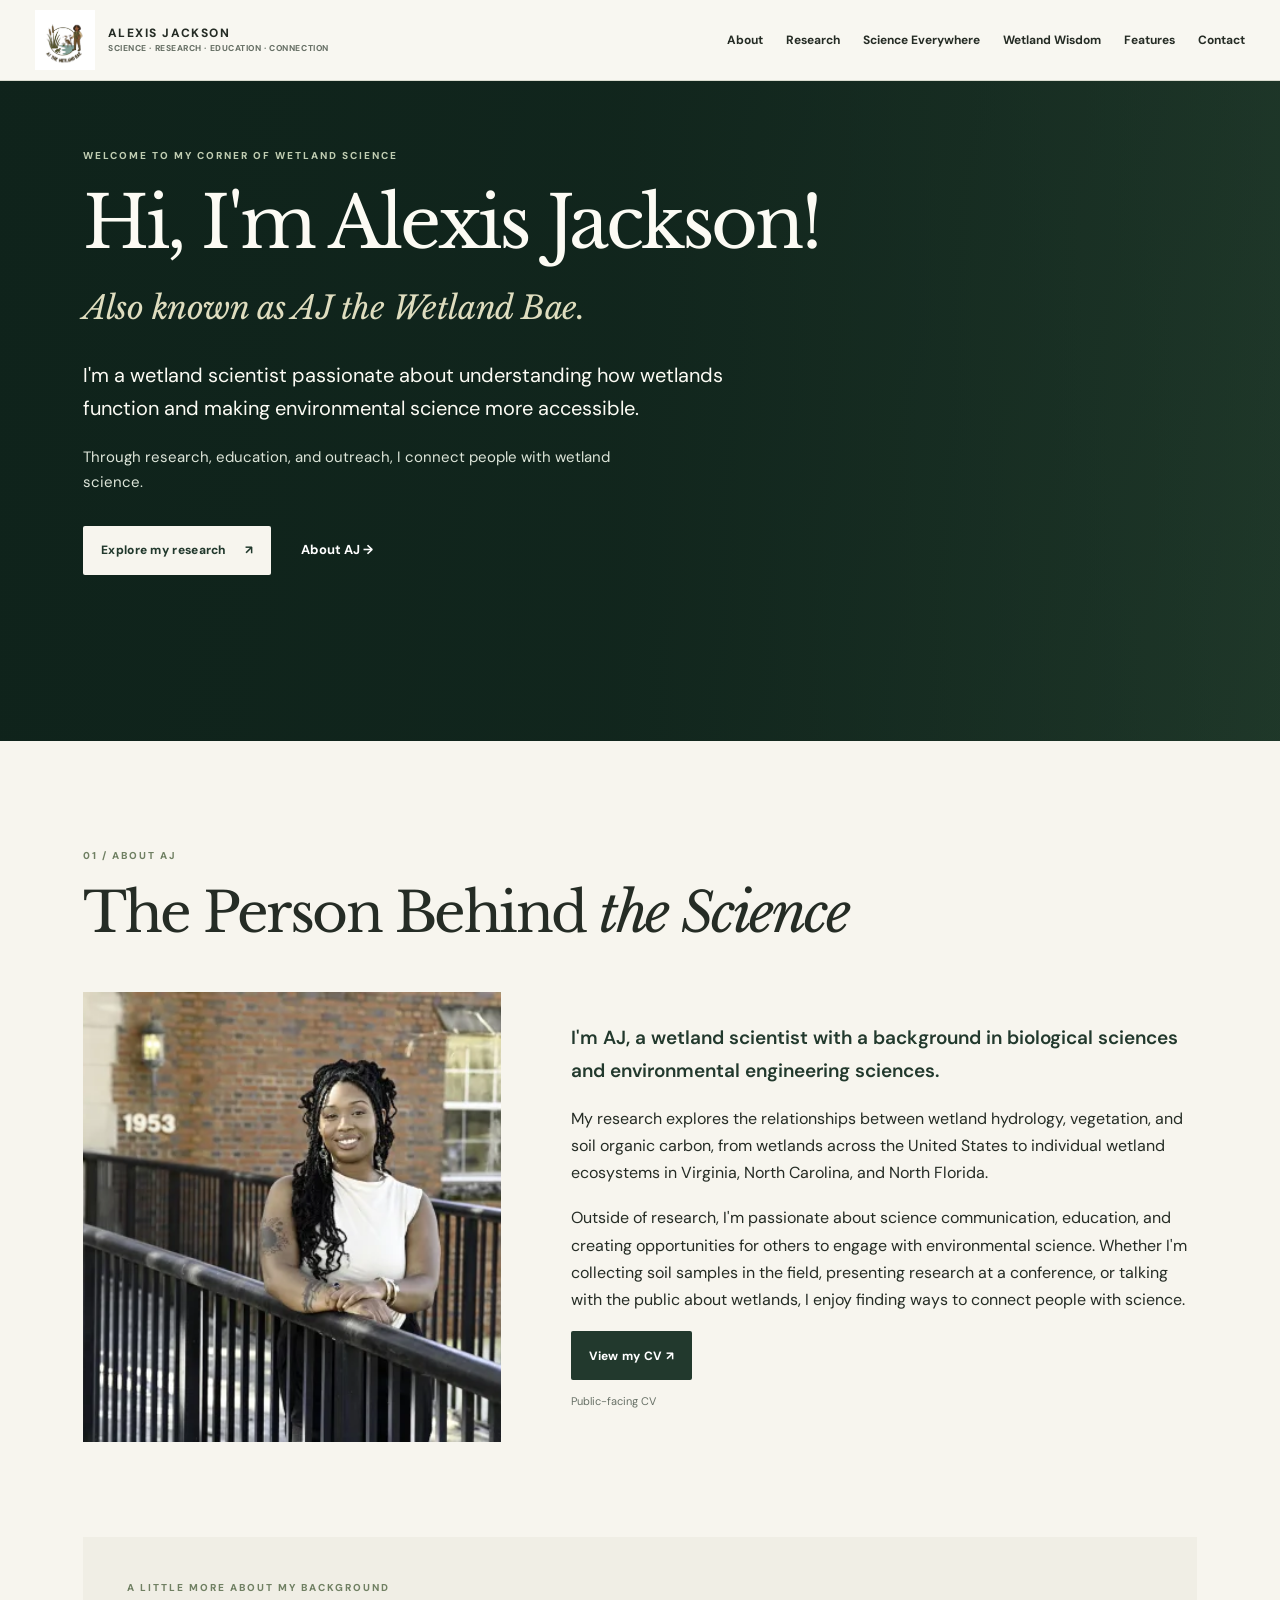
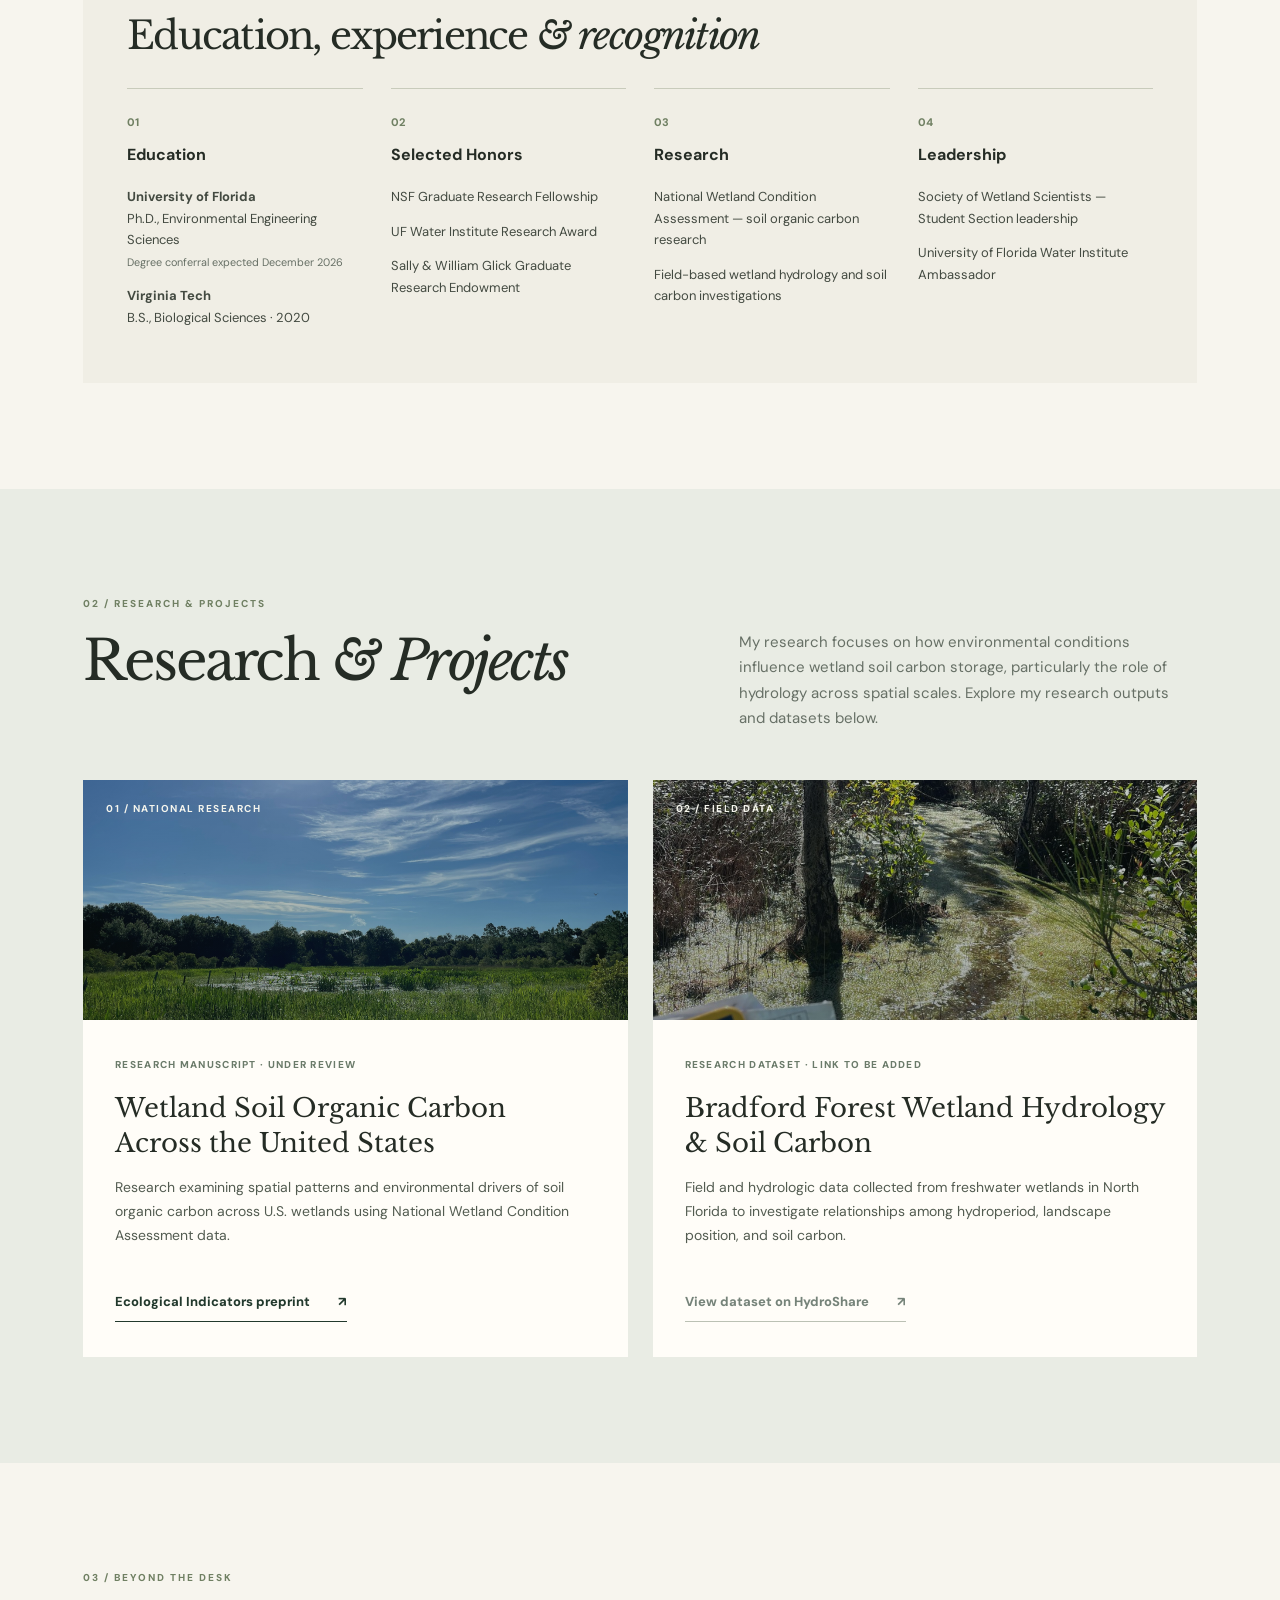
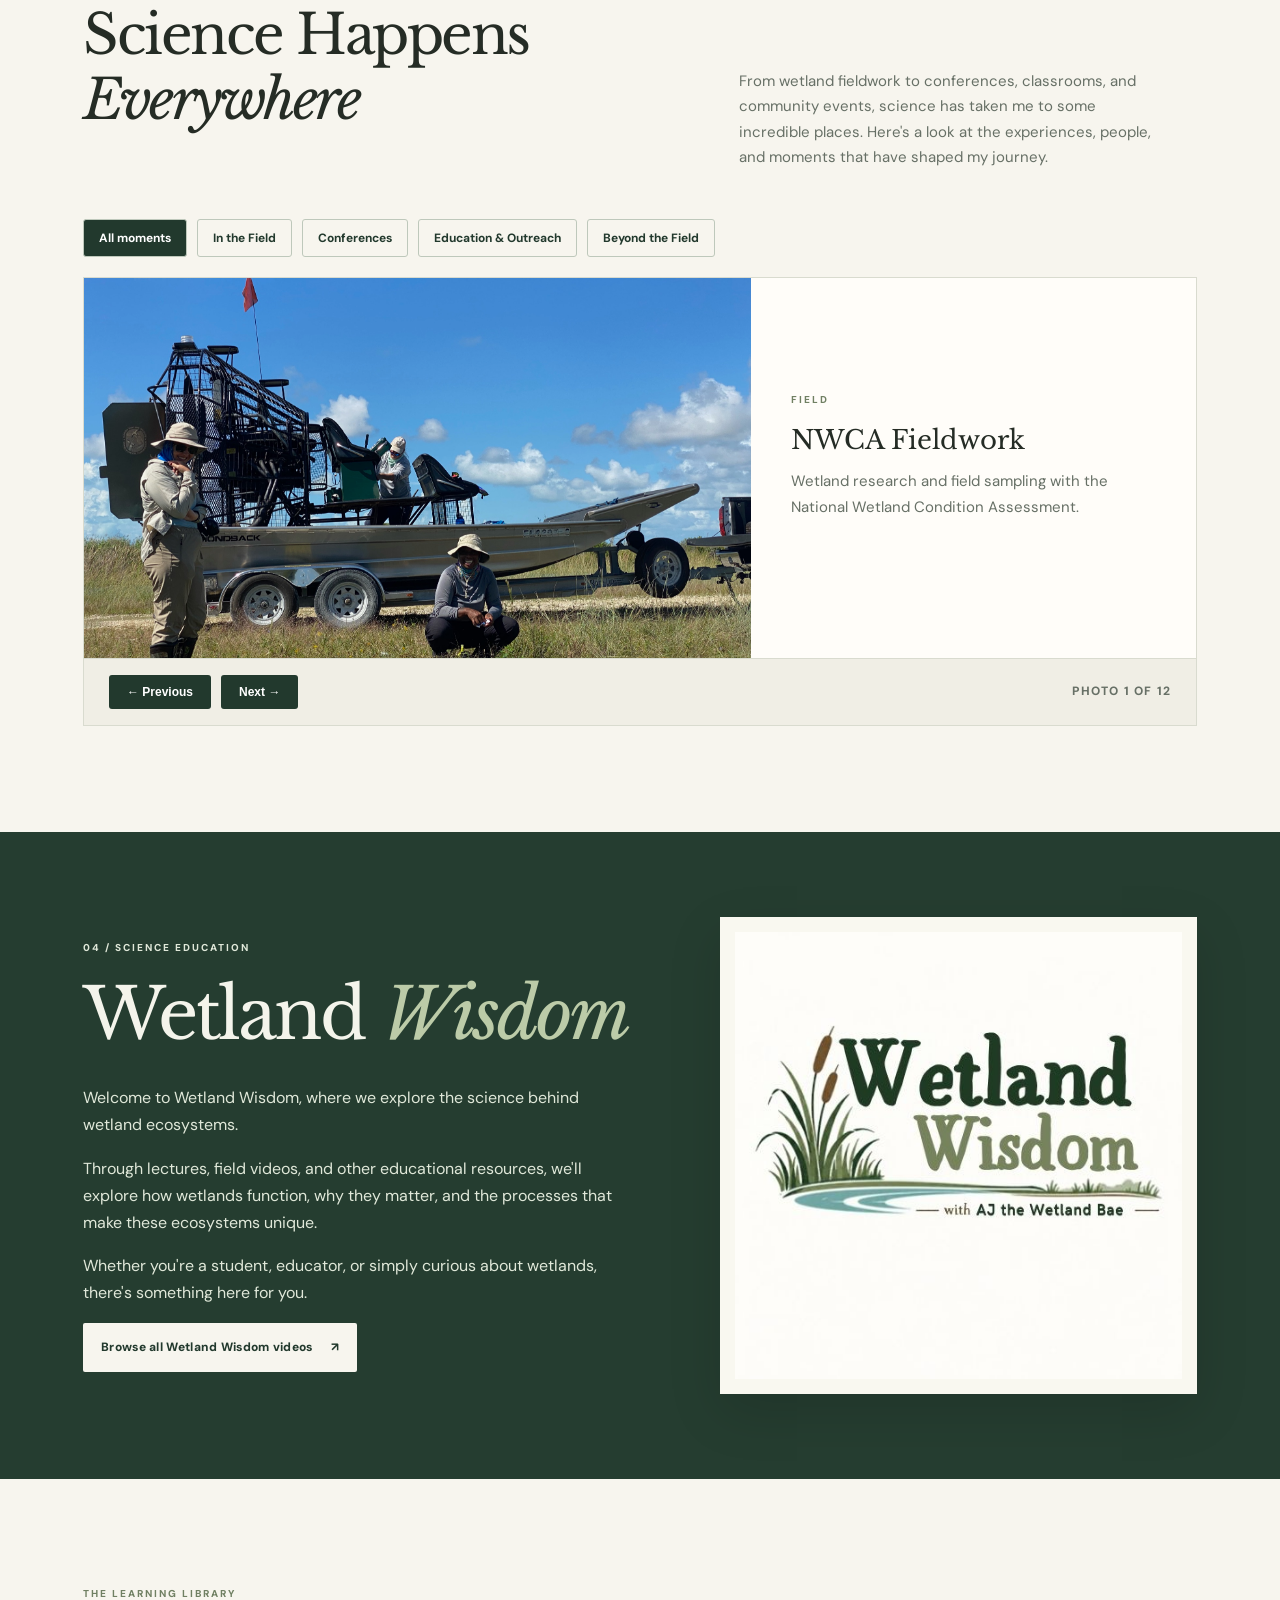
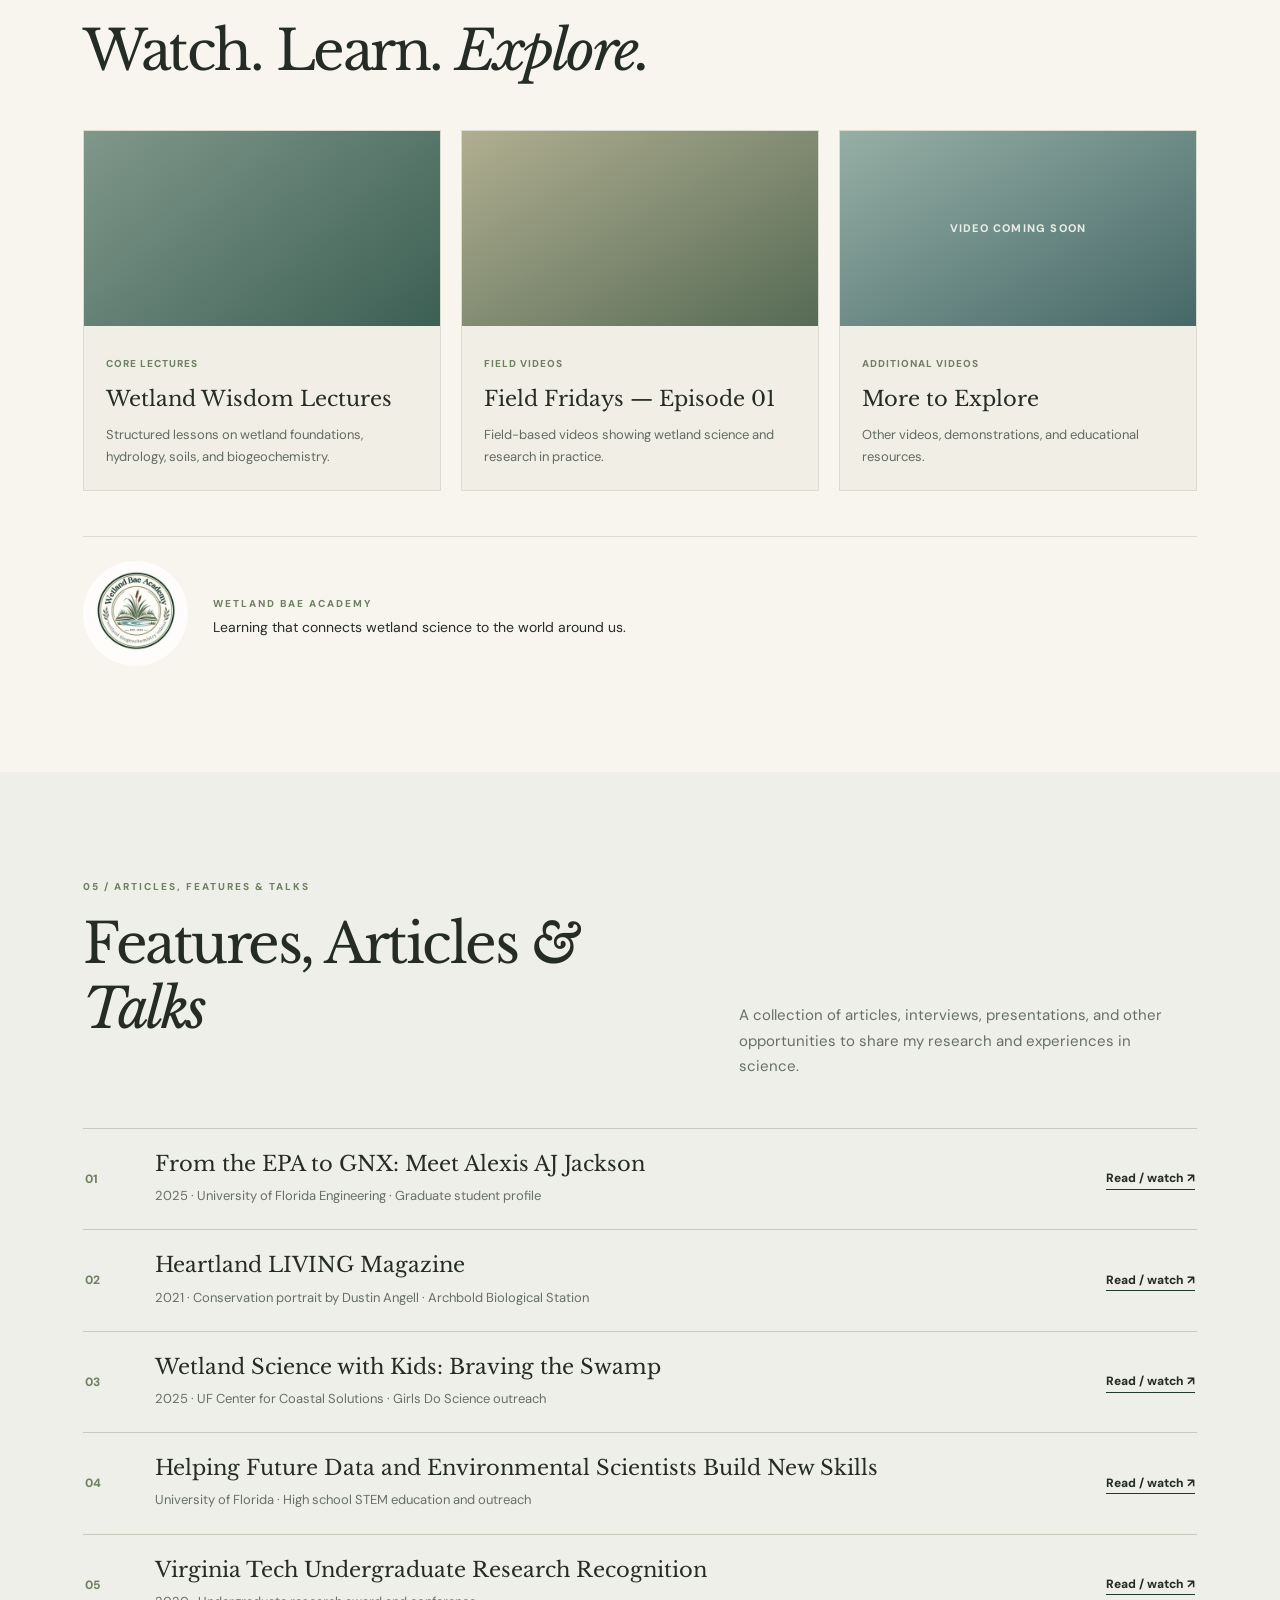
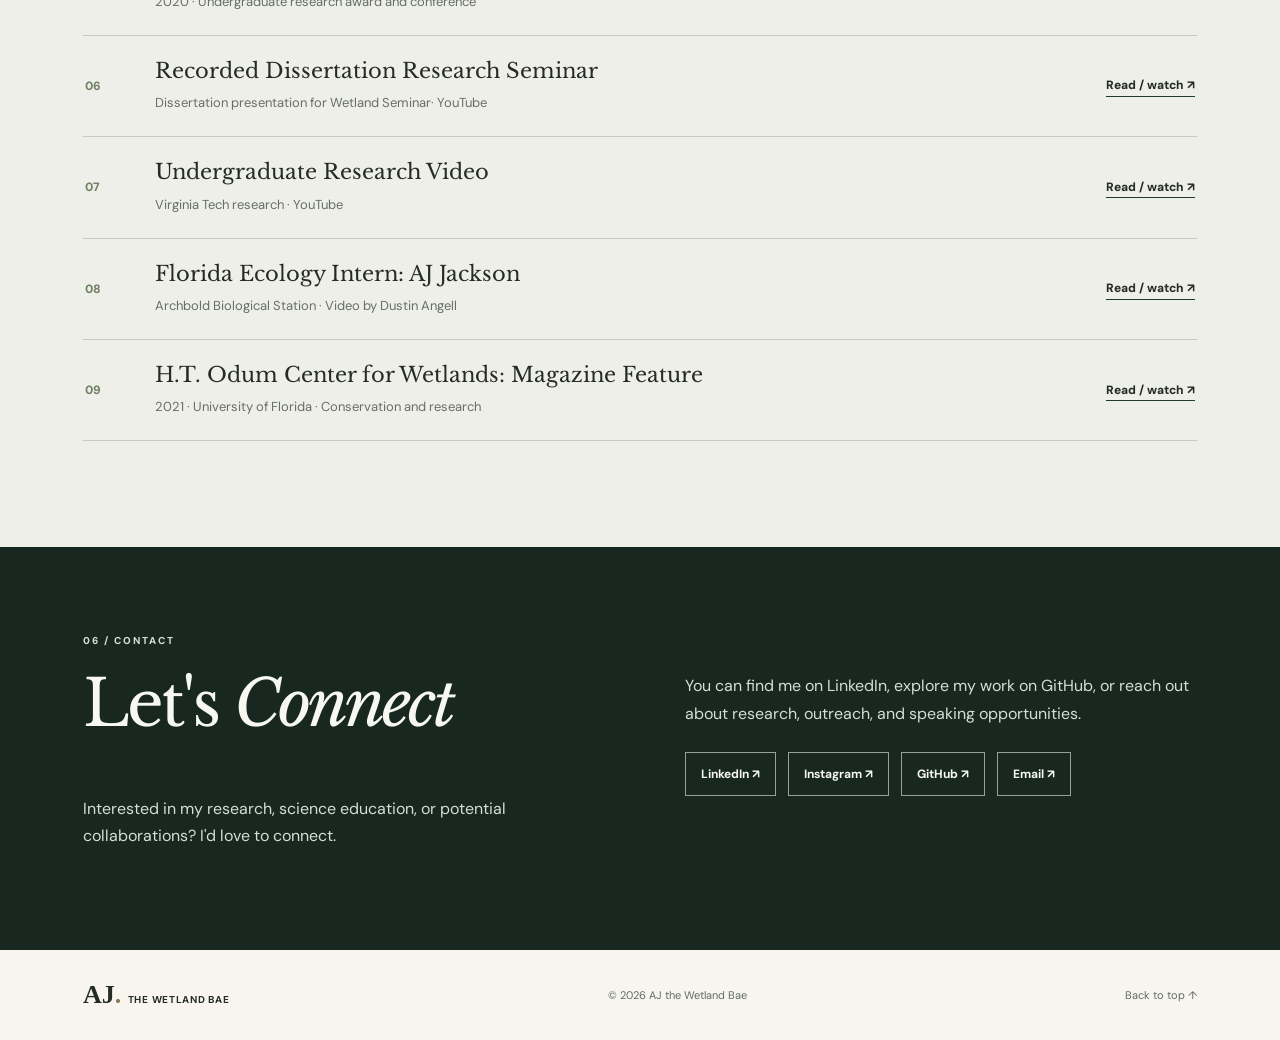
==== commit 9c0a1002: "Add files via upload" ====
--- a/index.html
+++ b/index.html
@@ -1,7 +1,10 @@
 <!doctype html>
 <html lang="en"><head><meta charset="utf-8"><meta name="viewport" content="width=device-width, initial-scale=1"><meta name="theme-color" content="#24372d"><meta name="description" content="AJ the Wetland Bae: wetland research, soil organic carbon, science education, and outreach."><title>Alexis Jackson | AJ the Wetland Bae</title><link rel="stylesheet" href="styles.css"><script defer src="content.js"></script><script defer src="script.js"></script></head>
 <body><a class="skip" href="#main">Skip to content</a>
-<header class="site-header"><div class="nav-wrap"><a href="#home" class="wordmark"><span class="wordmark-aj">AJ<span class="dot">.</span></span><span class="wordmark-sub">
+<header class="site-header"><div class="nav-wrap"><a href="#home" class="wordmark"><img class="wordmark-logo" src="assets/AJ_Logo_Transparent.png" alt="AJ the Wetland Bae logo"
+           onload="this.nextElementSibling.hidden=true"
+           onerror="this.hidden=true">
+      <span class="wordmark-aj">AJ<span class="dot">.</span></span><span class="wordmark-sub">
   ALEXIS JACKSON
   <small>SCIENCE · RESEARCH · EDUCATION · CONNECTION</small>
 </span></a><button class="menu-button" aria-expanded="false" aria-controls="nav" aria-label="Toggle navigation"><span></span><span></span><span></span></button><nav id="nav" aria-label="Main navigation"><a href="#about">About</a><a href="#research">Research</a><a href="#everywhere">Science Everywhere</a><a href="#wisdom">Wetland Wisdom</a><a href="#features">Features</a><a href="#contact">Contact</a></nav></div></header>
--- a/styles.css
+++ b/styles.css
@@ -226,3 +226,8 @@
   html { scroll-behavior: auto; }
   .btn { transition: none; }
 }
+
+/* Transparent AJ logo for the header — small, responsive, with AJ. fallback */
+.wordmark-logo { width: 60px; height: 60px; flex-shrink: 0; object-fit: contain; background: transparent; }
+.wordmark-logo[hidden], .wordmark-aj[hidden] { display: none !important; }
+@media (max-width: 760px) { .wordmark-logo { width: 46px; height: 46px; } }
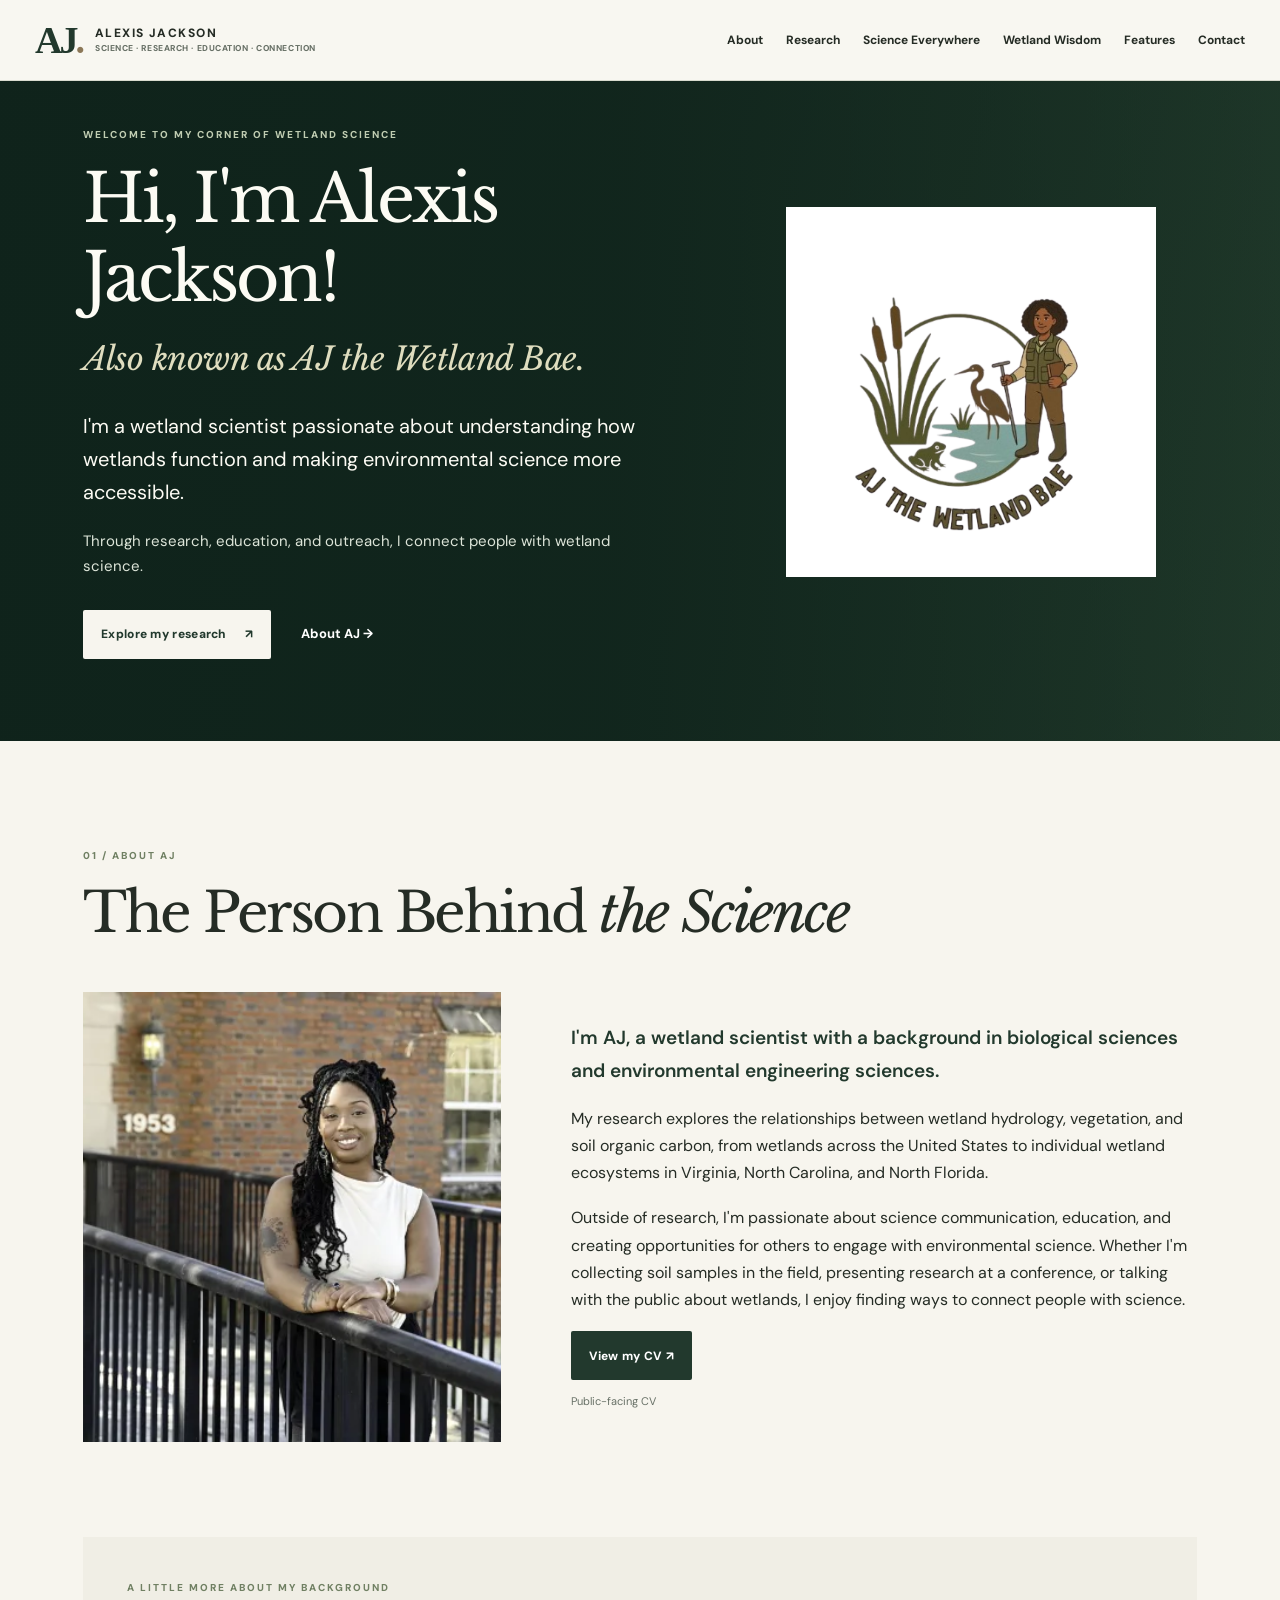
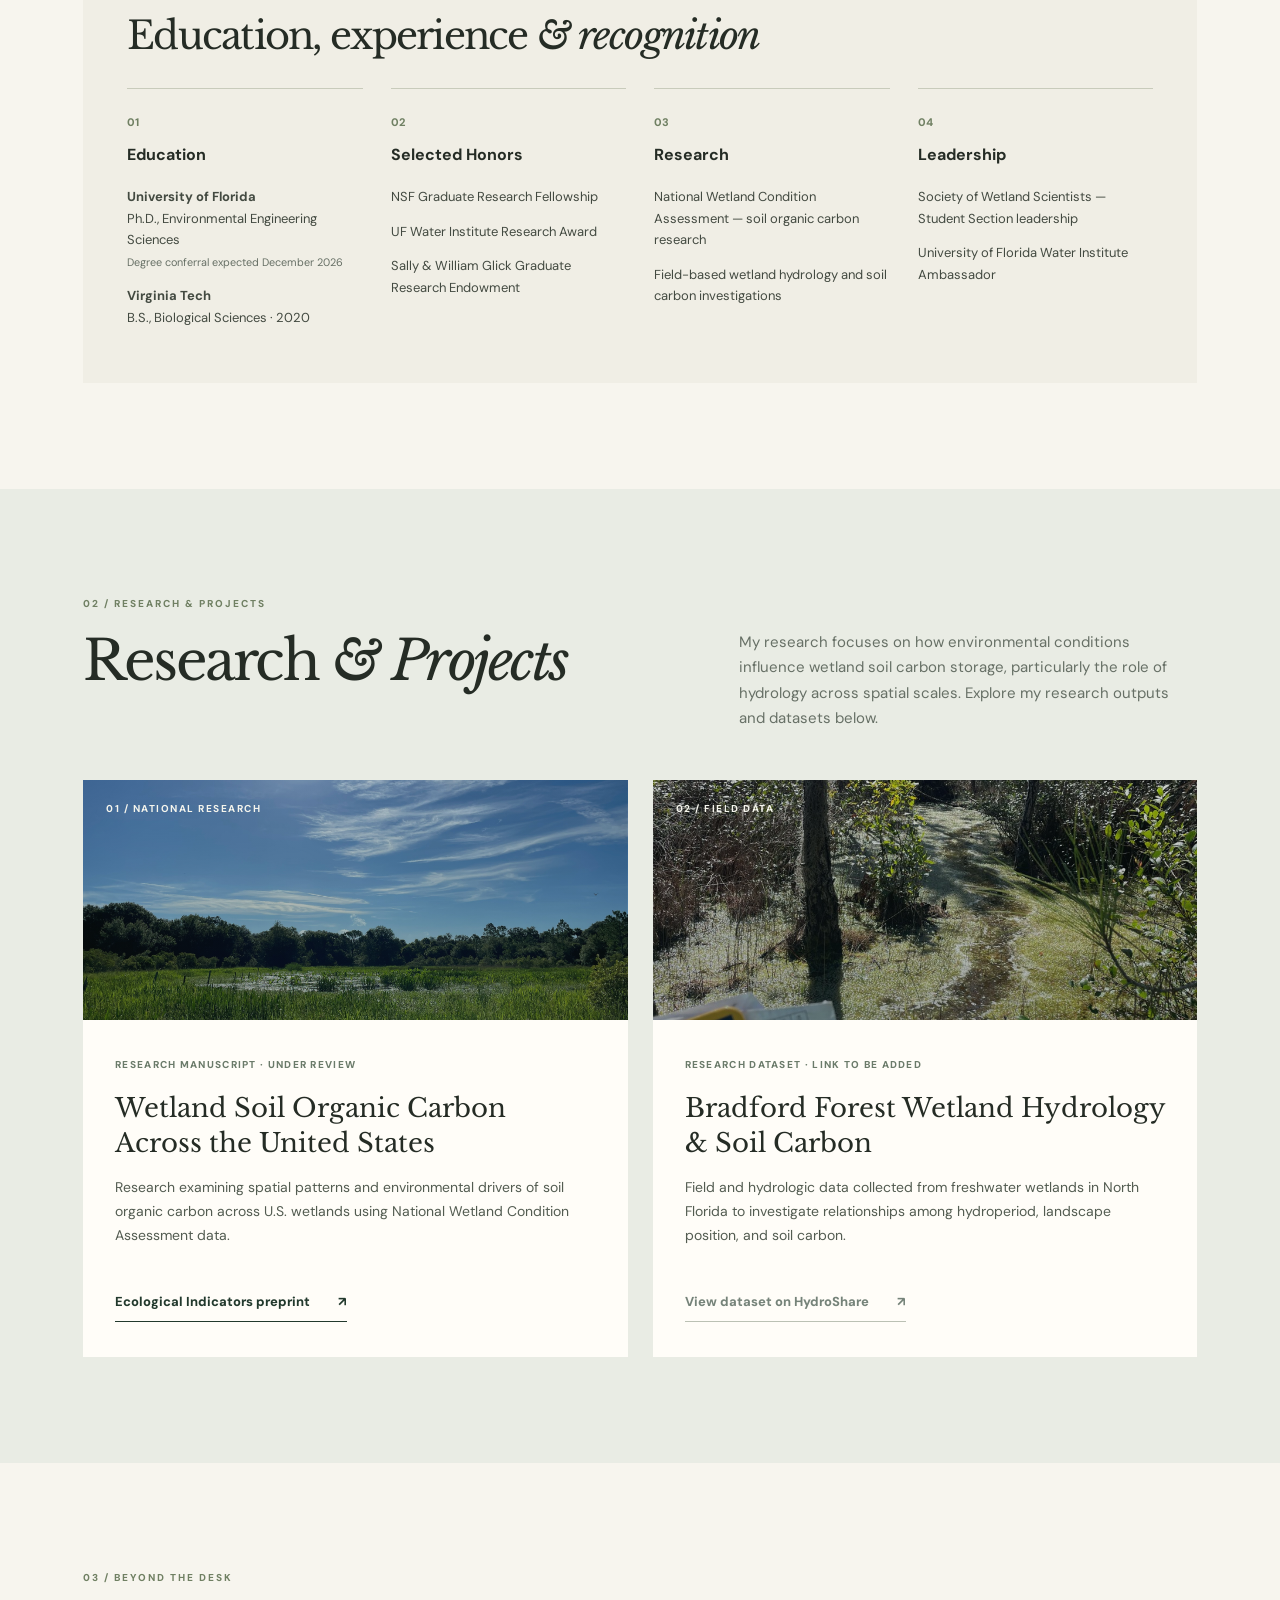
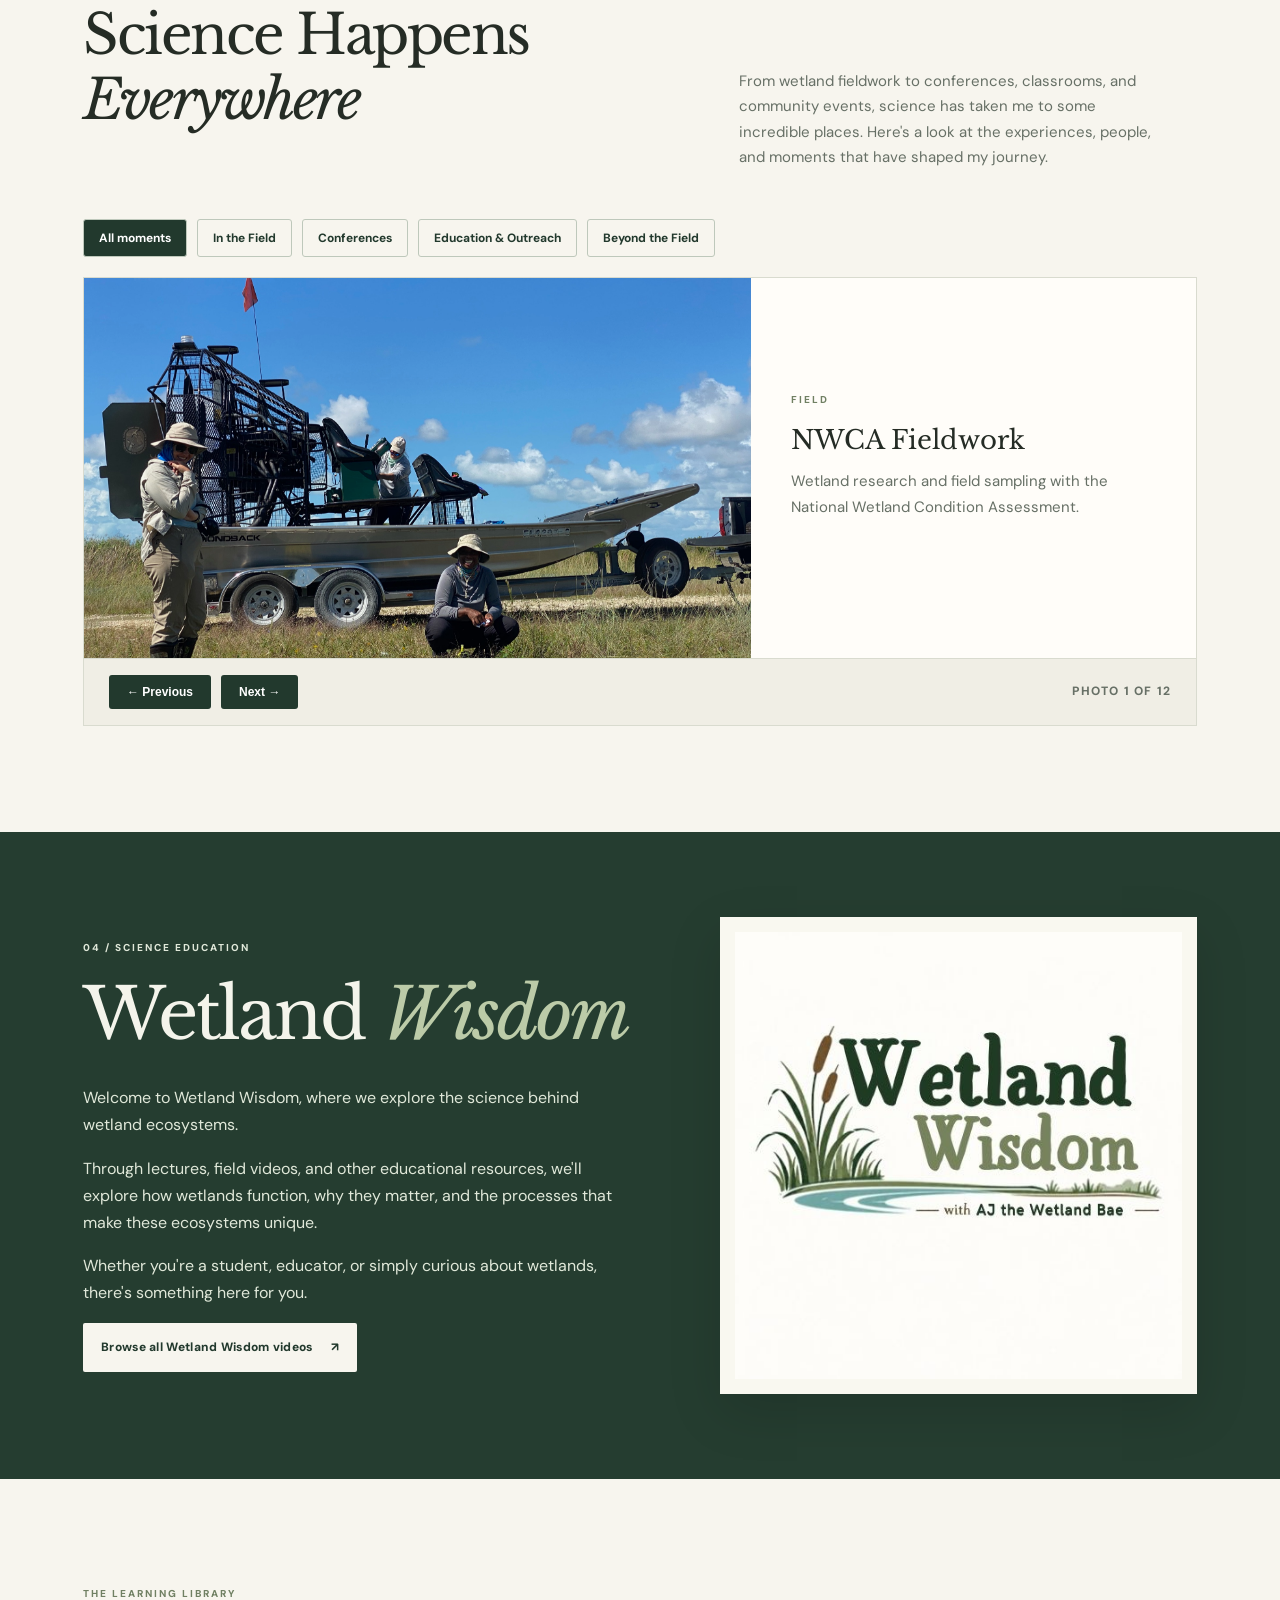
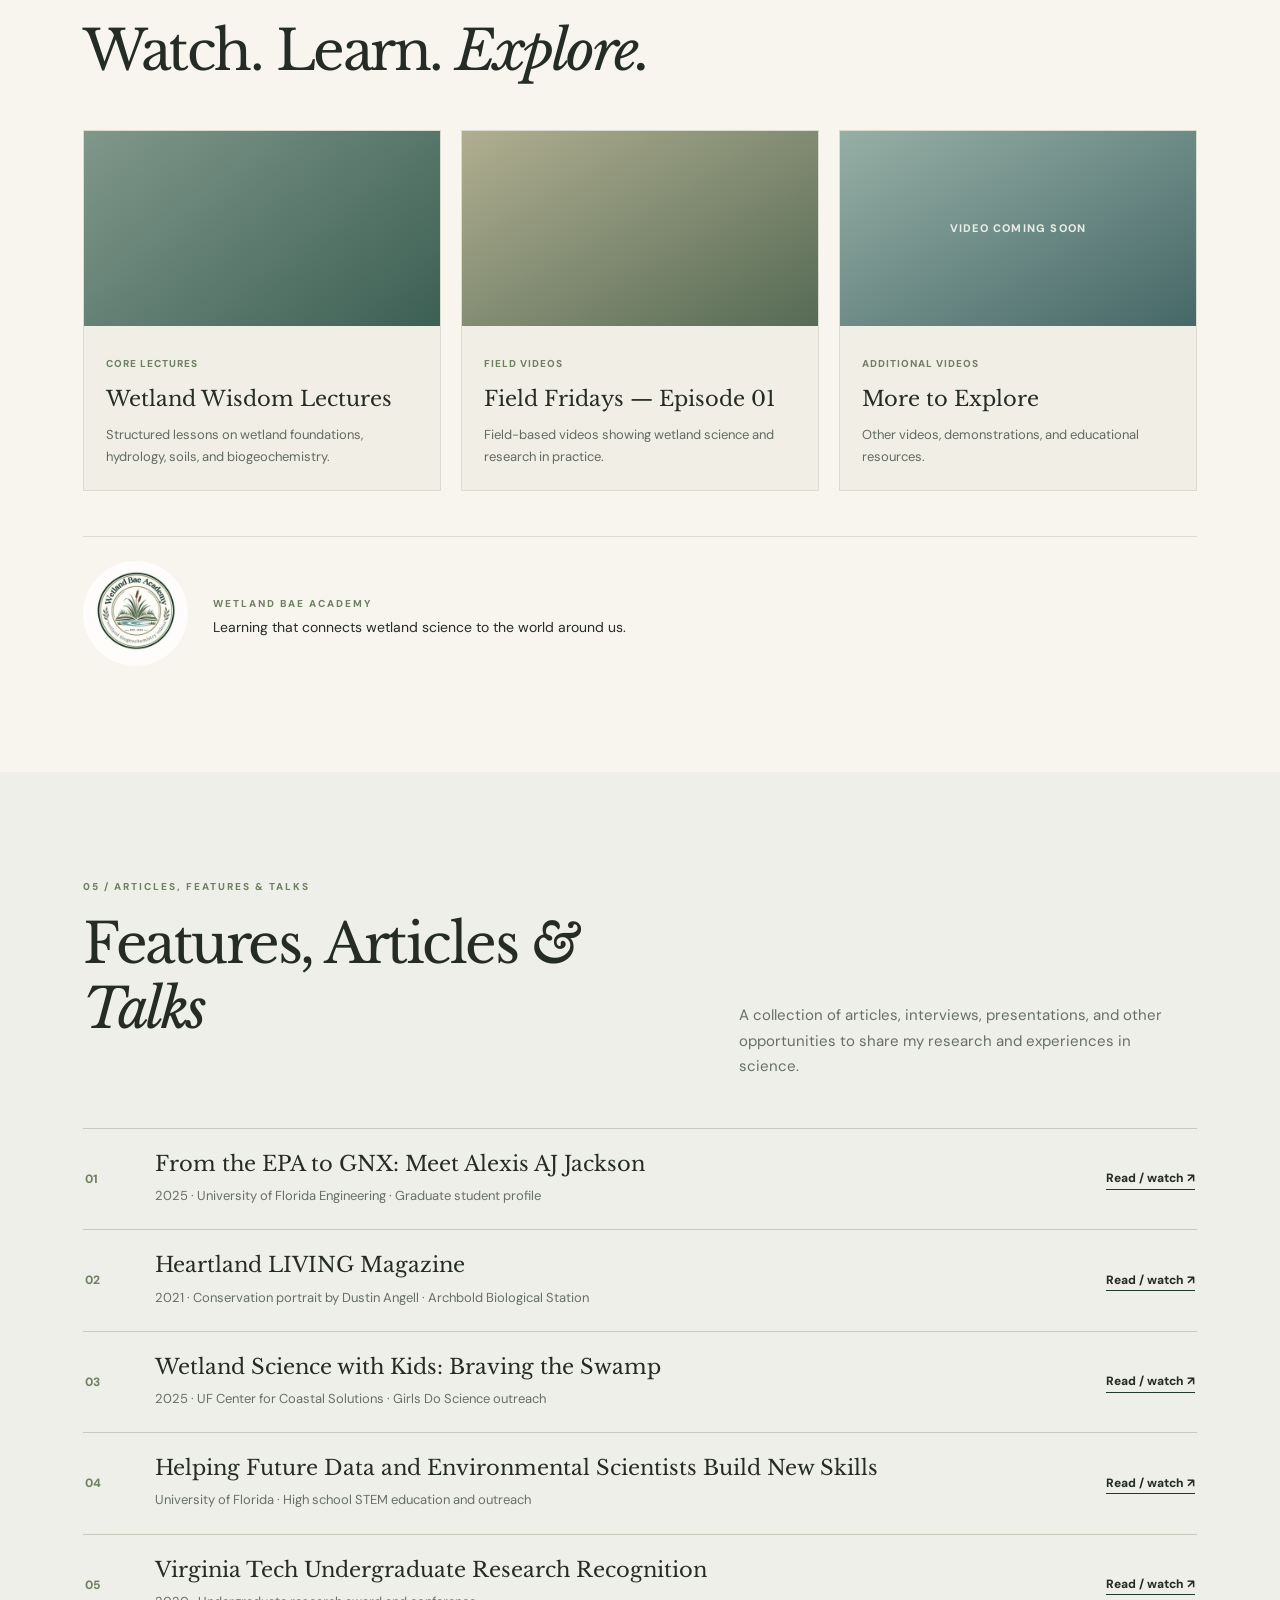
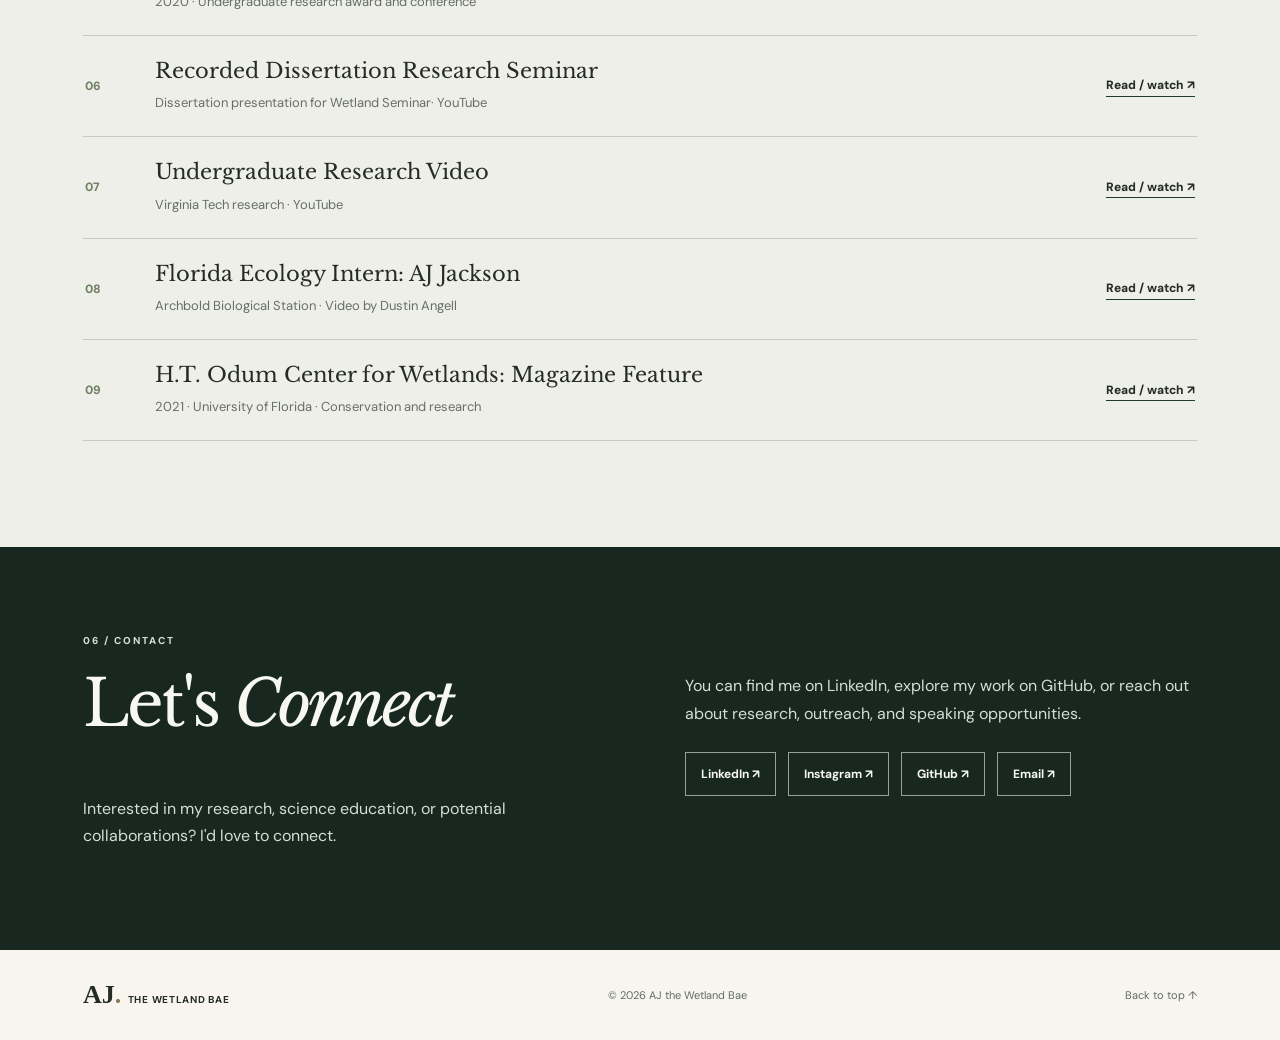
==== commit eb81d2e1: "Add files via upload" ====
--- a/index.html
+++ b/index.html
@@ -1,16 +1,16 @@
 <!doctype html>
-<html lang="en"><head><meta charset="utf-8"><meta name="viewport" content="width=device-width, initial-scale=1"><meta name="theme-color" content="#24372d"><meta name="description" content="AJ the Wetland Bae: wetland research, soil organic carbon, science education, and outreach."><title>Alexis Jackson | AJ the Wetland Bae</title><link rel="stylesheet" href="styles.css"><script defer src="content.js"></script><script defer src="script.js"></script></head>
+<html lang="en"><head><meta charset="utf-8"><meta name="viewport" content="width=device-width, initial-scale=1"><meta name="theme-color" content="#24372d"><meta name="description" content="AJ the Wetland Bae: wetland research, soil organic carbon, science education, and outreach."><title>Alexis Jackson | AJ the Wetland Bae</title><link rel="stylesheet" href="styles.css?v=hero-fix-2"><script defer src="content.js?v=hero-fix-2"></script><script defer src="script.js"></script></head>
 <body><a class="skip" href="#main">Skip to content</a>
-<header class="site-header"><div class="nav-wrap"><a href="#home" class="wordmark"><img class="wordmark-logo" src="assets/AJ_Logo_Transparent.png" alt="AJ the Wetland Bae logo"
-           onload="this.nextElementSibling.hidden=true"
-           onerror="this.hidden=true">
-      <span class="wordmark-aj">AJ<span class="dot">.</span></span><span class="wordmark-sub">
+<header class="site-header"><div class="nav-wrap"><a href="#home" class="wordmark"><span class="wordmark-aj">AJ<span class="dot">.</span></span><span class="wordmark-sub">
   ALEXIS JACKSON
   <small>SCIENCE · RESEARCH · EDUCATION · CONNECTION</small>
 </span></a><button class="menu-button" aria-expanded="false" aria-controls="nav" aria-label="Toggle navigation"><span></span><span></span><span></span></button><nav id="nav" aria-label="Main navigation"><a href="#about">About</a><a href="#research">Research</a><a href="#everywhere">Science Everywhere</a><a href="#wisdom">Wetland Wisdom</a><a href="#features">Features</a><a href="#contact">Contact</a></nav></div></header>
 <main id="main">
 <section id="home" class="hero"><div class="hero-image" aria-hidden="true"></div><div class="hero-overlay" aria-hidden="true"></div><div class="wrap hero-grid"><div class="hero-copy"><p class="eyebrow light-eyebrow">WELCOME TO MY CORNER OF WETLAND SCIENCE</p><h1>Hi, I'm Alexis Jackson!</h1><p class="hero-subtitle">Also known as AJ the Wetland Bae.</p><p class="hero-intro">I'm a wetland scientist passionate about understanding how wetlands function and making environmental science more accessible.</p><p class="hero-secondary">Through research, education, and outreach, I connect people with wetland science.</p><div class="actions"><a href="#research" class="btn btn-cream">Explore my research <span>↗</span></a><a href="#about" class="link-light">About AJ →</a></div></div>
-
+<div class="hero-art" aria-label="AJ the Wetland Bae illustrated logo">
+  <img class="hero-illustration" src="assets/AJ_Logo_Transparent.png" alt="AJ the Wetland Bae illustrated logo" width="370" height="370" style="display:block;width:100%;max-width:370px;height:auto;max-height:370px;object-fit:contain;"
+       onerror="this.style.display='none';this.parentElement.style.display='none';">
+</div>
 </div></section>
 <section id="about" class="section wrap about"><div class="section-heading"><p class="eyebrow">01 / ABOUT AJ</p><h2>The Person Behind <em>the Science</em></h2></div><div class="about-grid"><div class="profile-image visual-placeholder" id="portrait"><div class="placeholder-icon">AJ</div><span>Add your favorite portrait or fieldwork photo</span></div><div class="about-text"><p>I'm AJ, a wetland scientist with a background in biological sciences and environmental engineering sciences.</p><p>My research explores the relationships between wetland hydrology, vegetation, and soil organic carbon, from wetlands across the United States to individual wetland ecosystems in Virginia, North Carolina, and North Florida.</p><p>Outside of research, I'm passionate about science communication, education, and creating opportunities for others to engage with environmental science. Whether I'm collecting soil samples in the field, presenting research at a conference, or talking with the public about wetlands, I enjoy finding ways to connect people with science.</p><a id="cv-link" class="btn btn-dark" href="#education">Education & experience ↓</a><span class="helper" id="cv-note">A downloadable public CV can be added later.</span></div></div>
 <div class="credentials" id="education"><div class="credentials-header"><p class="eyebrow">A LITTLE MORE ABOUT MY BACKGROUND</p><h3>Education, experience <em>& recognition</em></h3></div><div class="credentials-grid"><article><span class="credential-icon">01</span><h4>Education</h4><p><strong>University of Florida</strong><br>Ph.D., Environmental Engineering Sciences<br><small>Degree conferral expected December 2026</small></p><p><strong>Virginia Tech</strong><br>B.S., Biological Sciences · 2020</p></article><article><span class="credential-icon">02</span><h4>Selected Honors</h4><p>NSF Graduate Research Fellowship</p><p>UF Water Institute Research Award</p><p>Sally & William Glick Graduate Research Endowment</p></article><article><span class="credential-icon">03</span><h4>Research</h4><p>National Wetland Condition Assessment — soil organic carbon research</p><p>Field-based wetland hydrology and soil carbon investigations</p></article><article><span class="credential-icon">04</span><h4>Leadership</h4><p>Society of Wetland Scientists — Student Section leadership</p><p>University of Florida Water Institute Ambassador</p></article></div></div></section>
--- a/styles.css
+++ b/styles.css
@@ -231,3 +231,49 @@
 .wordmark-logo { width: 60px; height: 60px; flex-shrink: 0; object-fit: contain; background: transparent; }
 .wordmark-logo[hidden], .wordmark-aj[hidden] { display: none !important; }
 @media (max-width: 760px) { .wordmark-logo { width: 46px; height: 46px; } }
+
+
+/* OCT 26: illustrated AJ logo belongs in HOME HERO, not navigation. */
+#home .hero-grid {
+  grid-template-columns: minmax(0, 1.15fr) minmax(260px, .85fr);
+  column-gap: clamp(24px, 4vw, 62px);
+  align-items: center;
+  padding-top: 45px;
+  padding-bottom: 45px;
+}
+#home .hero-copy { min-width: 0; }
+#home h1 { font-size: clamp(3.0rem, 5.2vw, 5.4rem); }
+#home .hero-art {
+  display: flex;
+  justify-content: center;
+  align-items: center;
+  min-width: 0;
+  width: 100%;
+  background: transparent;
+  padding: 0;
+}
+#home .hero-illustration {
+  display: block;
+  width: 100%;
+  max-width: 370px;
+  max-height: 370px;
+  height: auto;
+  object-fit: contain;
+  background: transparent;
+  border: 0;
+  box-shadow: none;
+}
+@media (max-width: 760px) {
+  #home .hero-grid {
+    grid-template-columns: 1fr;
+    padding-top: 44px;
+    padding-bottom: 40px;
+    row-gap: 12px;
+  }
+  #home .hero-art {
+    max-width: 260px;
+    justify-self: center;
+    margin: 0 auto;
+  }
+  #home h1 { font-size: clamp(2.65rem, 9.5vw, 4rem); }
+}
